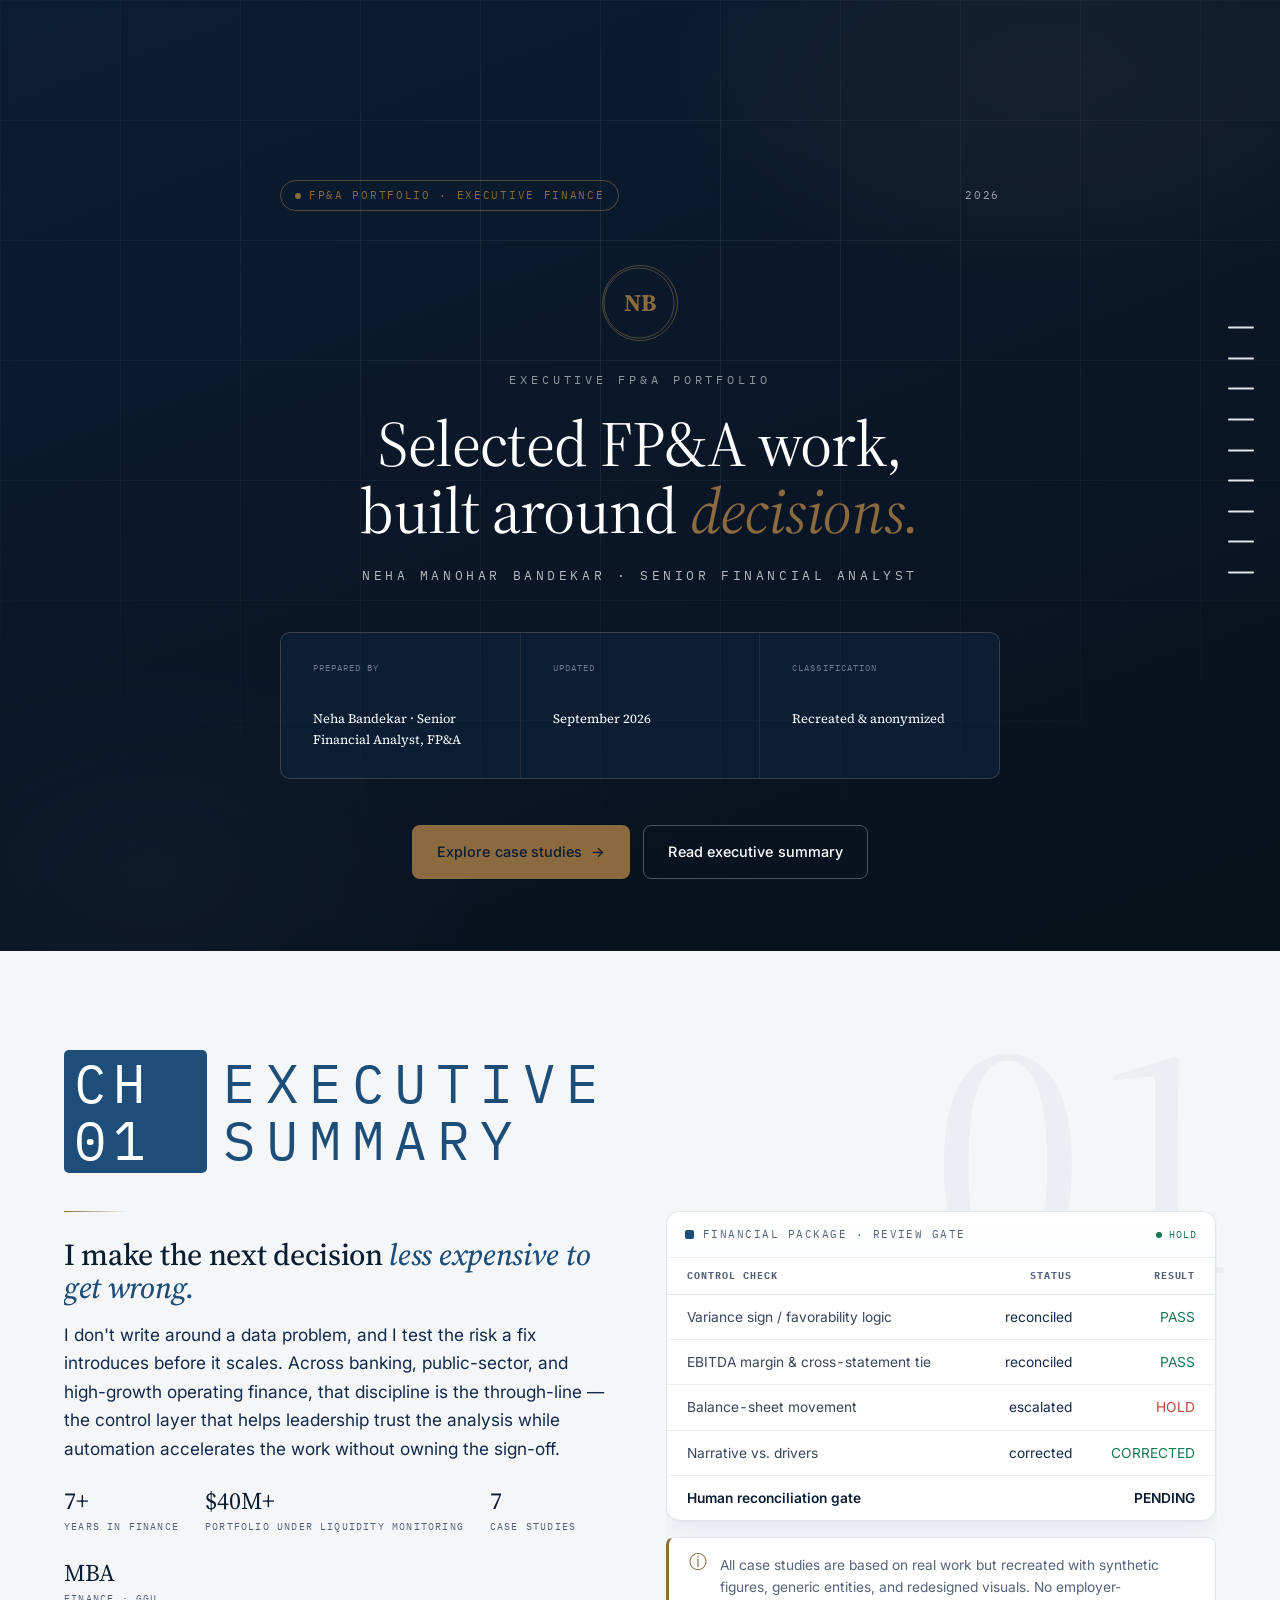
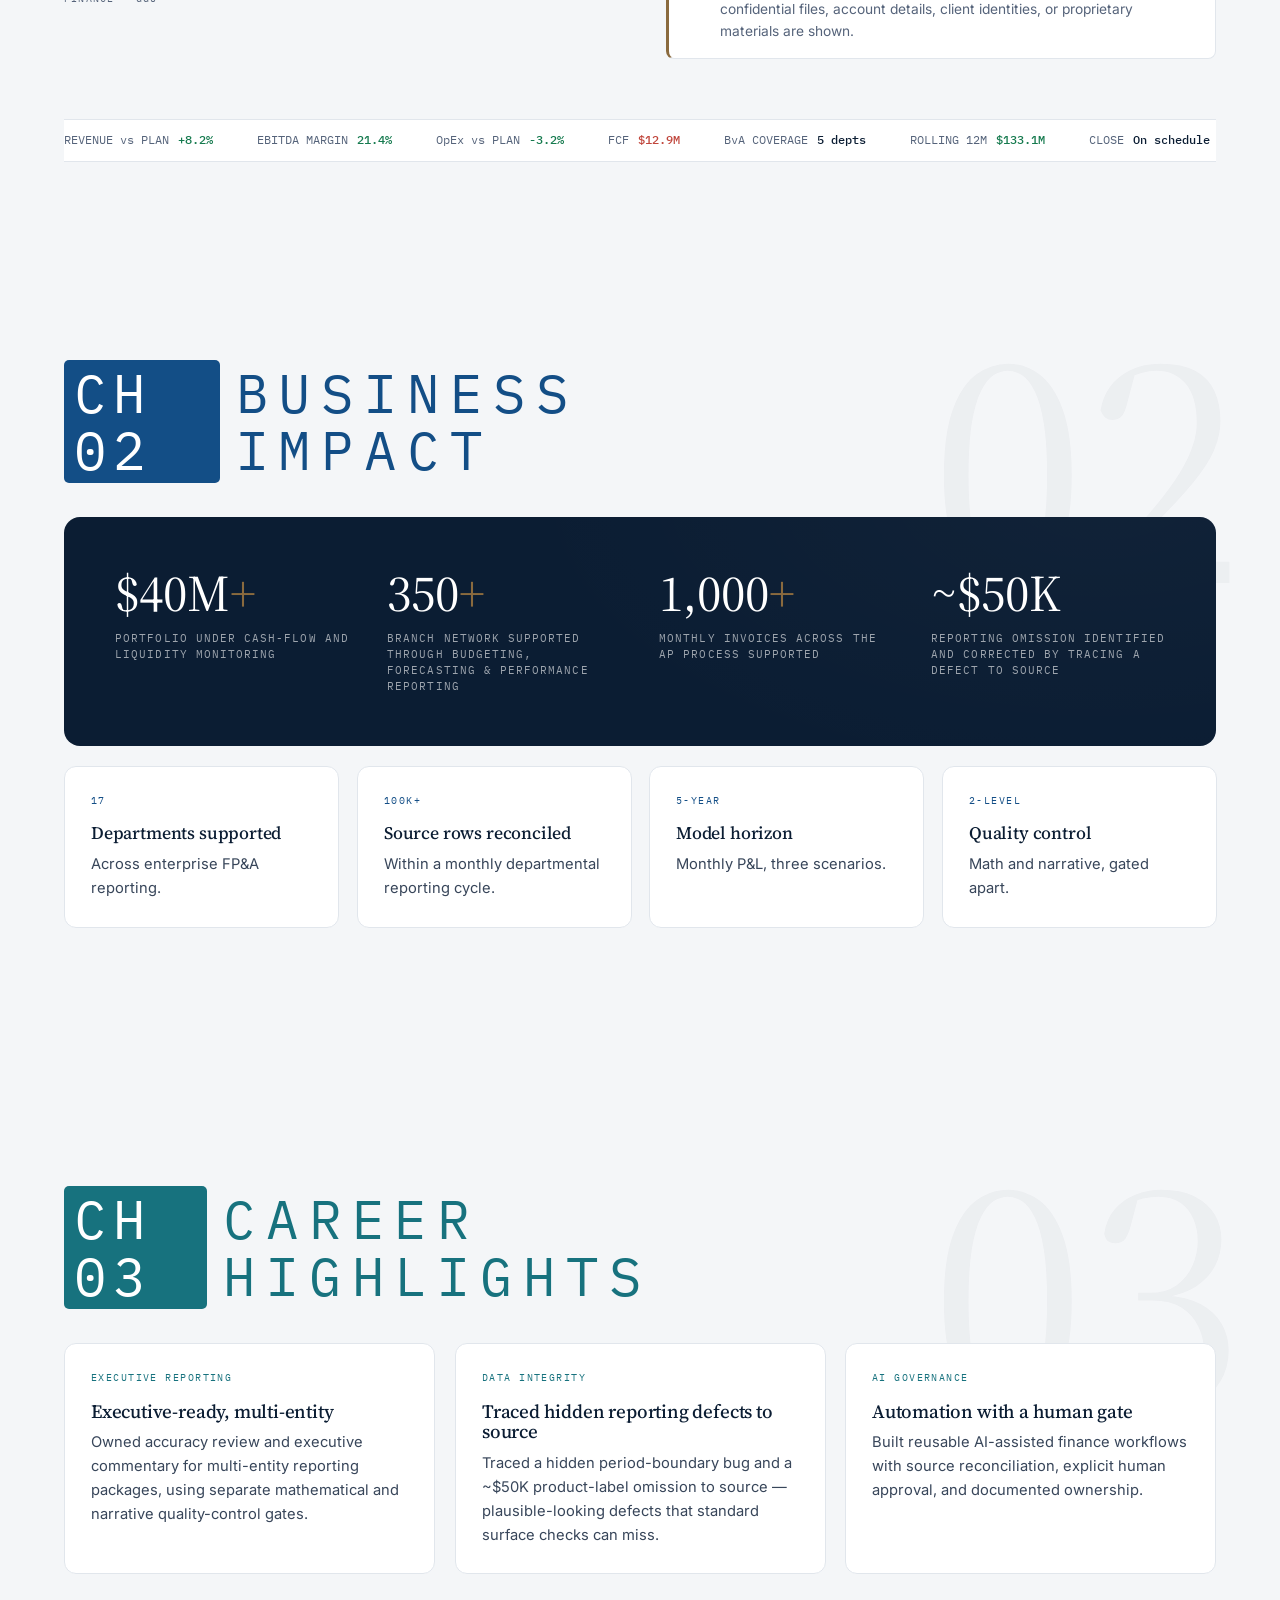
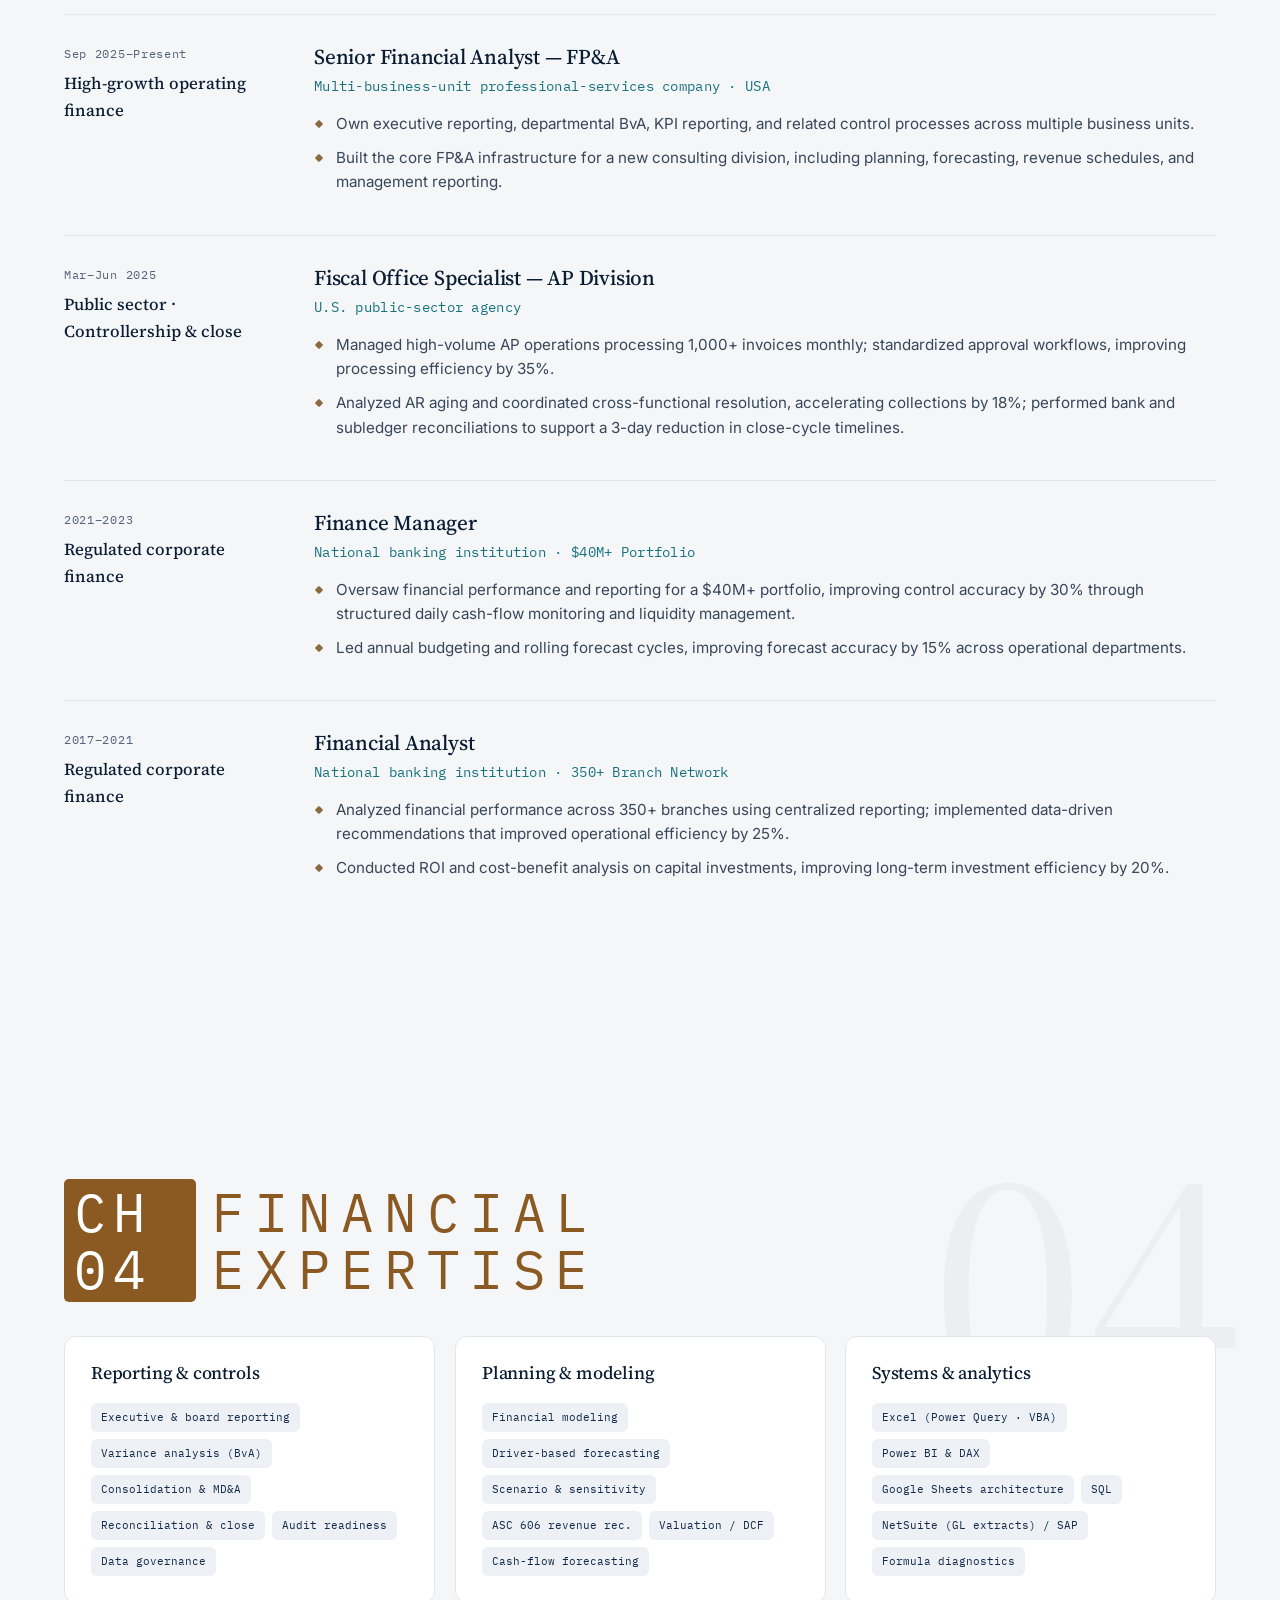
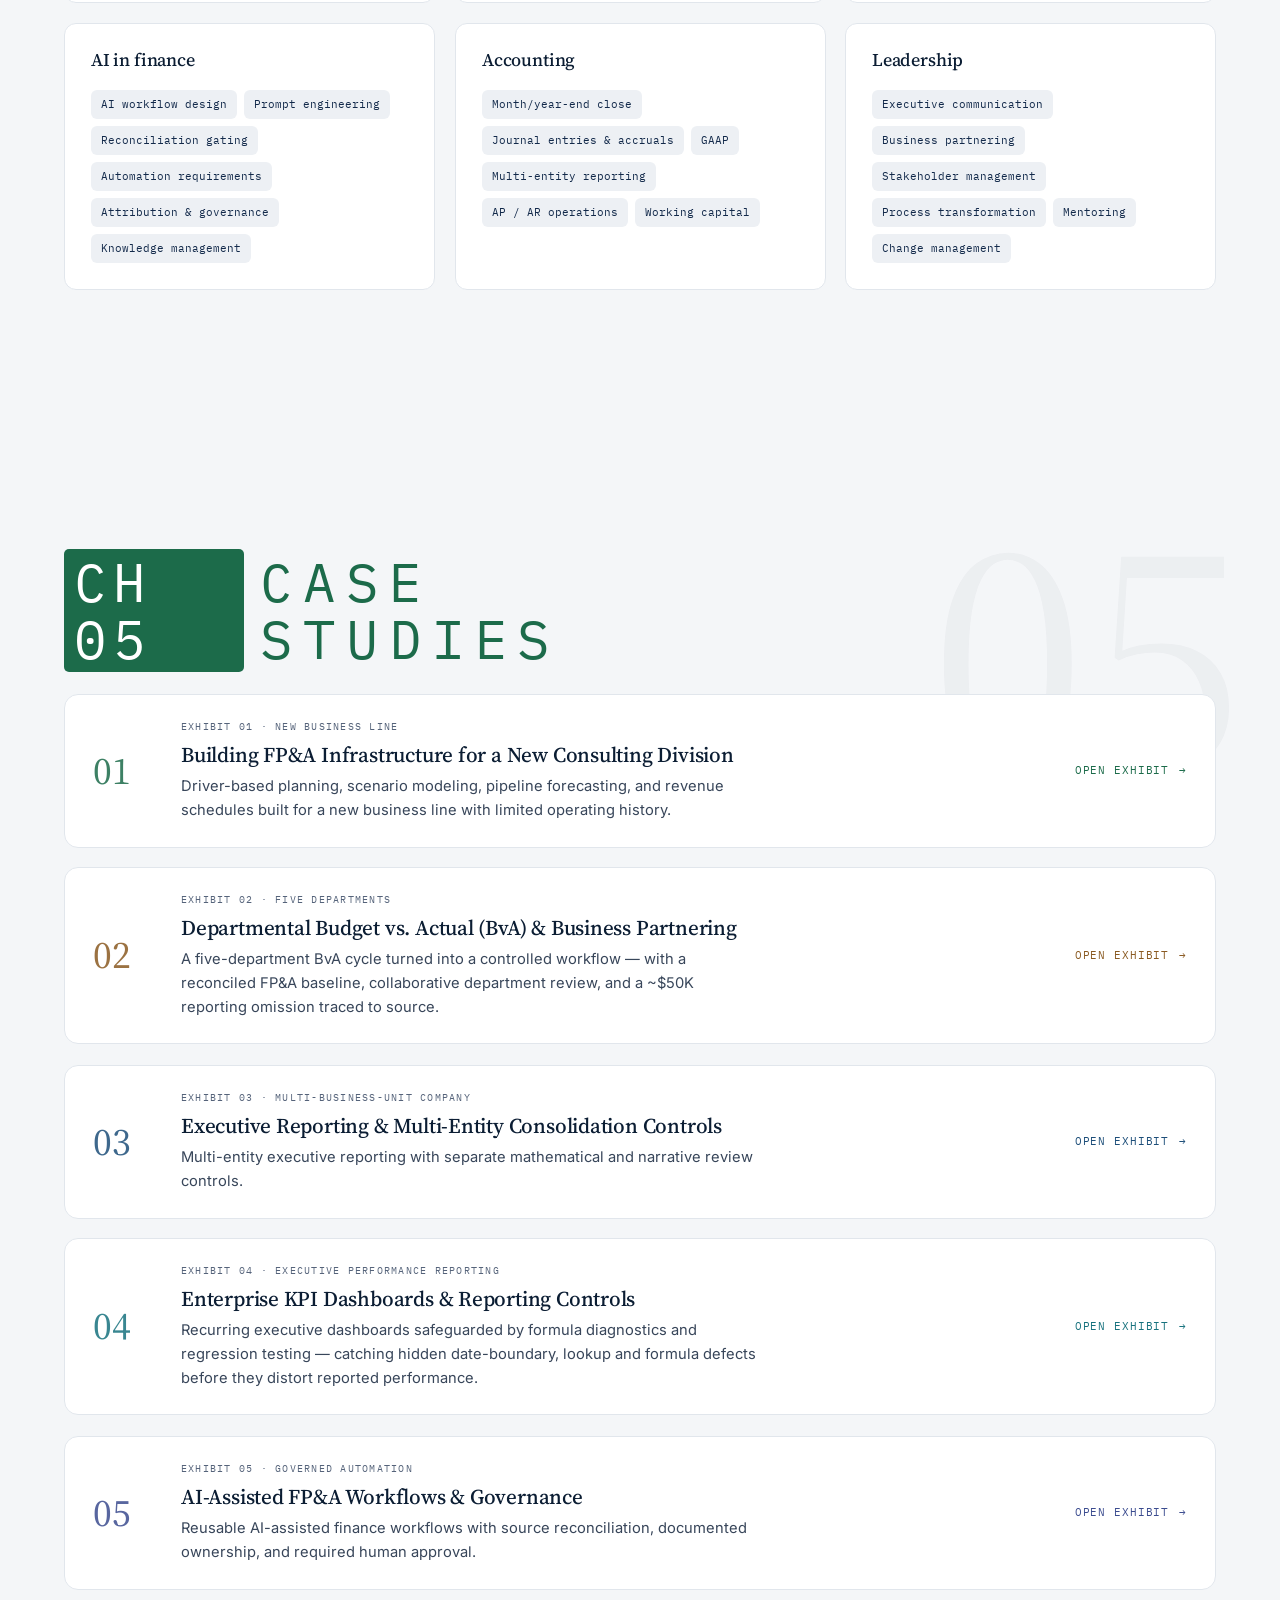
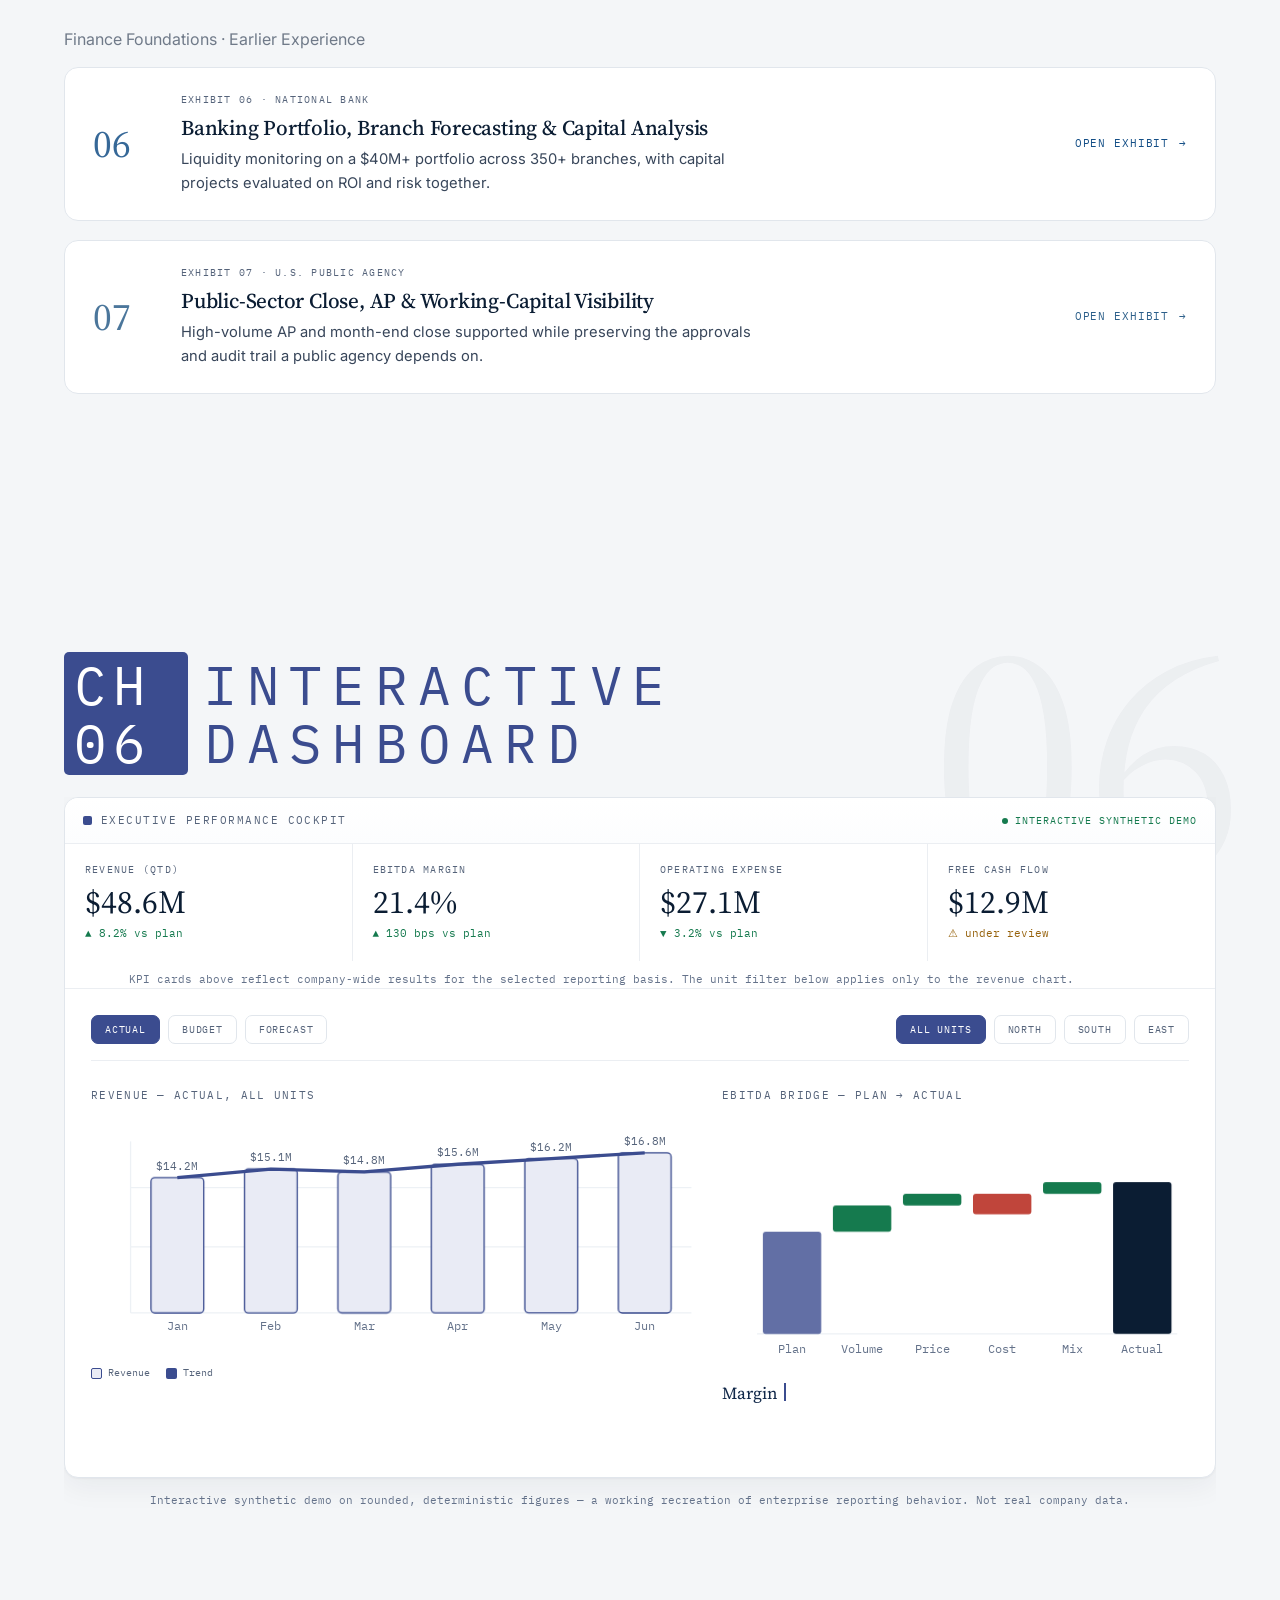
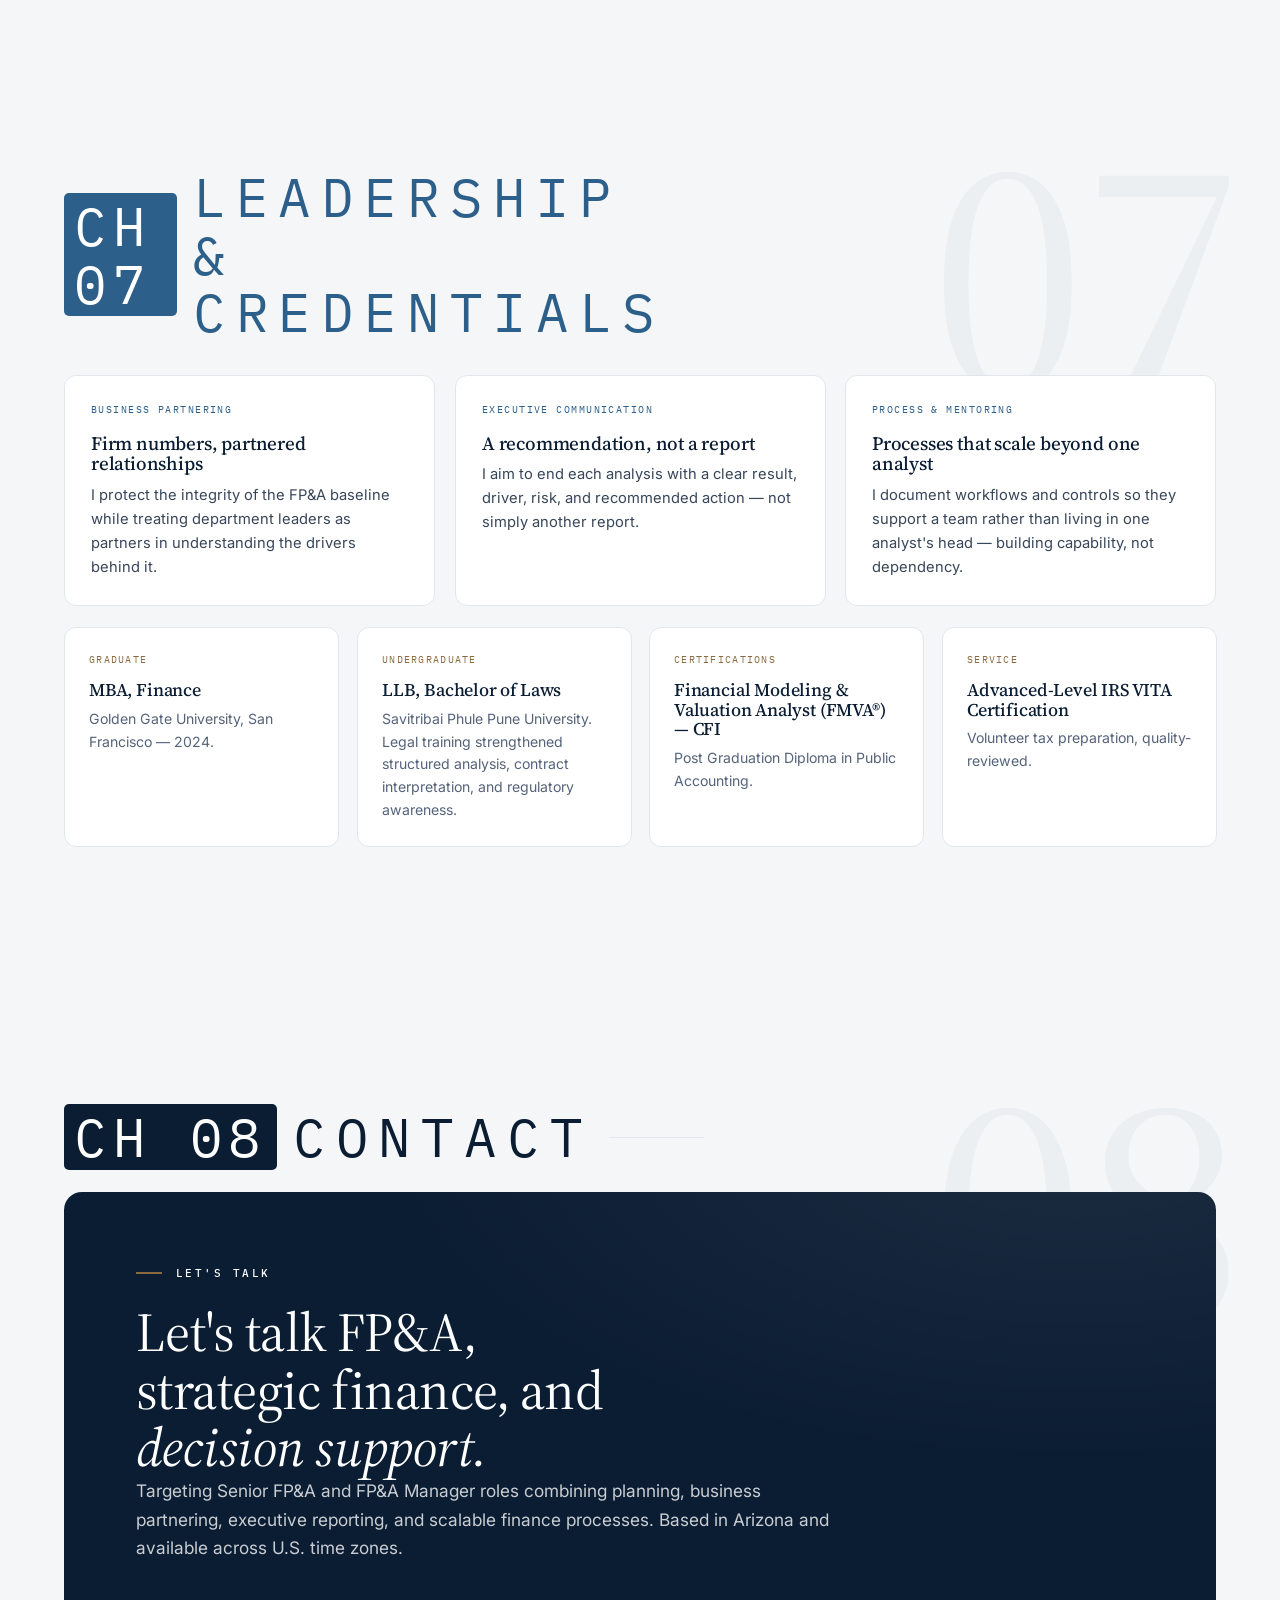
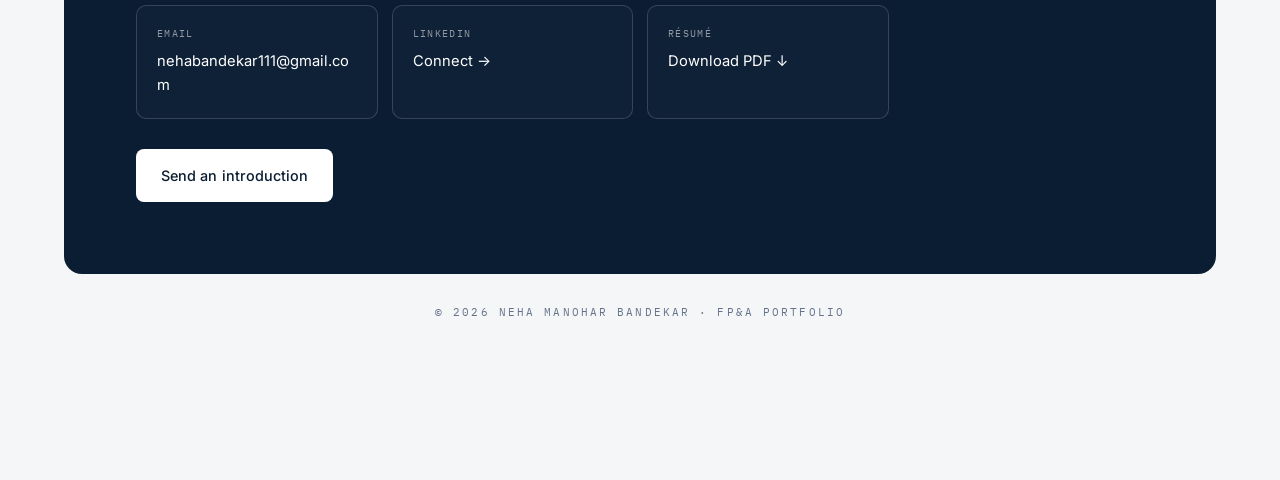
==== index.html @ d9a39045 "Initial commit: Neha Bandekar FP&A portfolio" ====
<!DOCTYPE html>
<html lang="en">
<head>
<script>document.documentElement.className+=' js';</script>
<meta charset="utf-8"/>
<meta name="viewport" content="width=device-width, initial-scale=1"/>
<title>Neha Bandekar | Senior FP&A Analyst Portfolio</title>
<meta name="description" content="Senior FP&A portfolio: executive reporting, financial modeling, KPI dashboards, and AI-assisted workflows across banking, public sector, and operating finance."/>
<meta name="keywords" content="Senior Financial Analyst, FP&A, Executive Reporting, Financial Modeling, Budget vs Actual, KPI Dashboards, Variance Analysis, AI in Finance, Corporate Finance, Arizona, Neha Bandekar"/>
<meta name="author" content="Neha Manohar Bandekar"/>
<meta name="robots" content="index,follow"/>
<link rel="canonical" href="https://nehabandekar.com/"/>
<meta property="og:type" content="profile"/>
<meta property="og:title" content="Neha Bandekar | Senior FP&A Analyst Portfolio"/>
<meta property="og:description" content="Senior FP&A portfolio: executive reporting, financial modeling, KPI dashboards, and AI-assisted workflows across banking, public sector, and operating finance."/>
<meta property="og:url" content="https://nehabandekar.com/"/>
<meta property="og:image" content="https://nehabandekar.com/og-image.png"/>
<meta property="og:image:width" content="1200"/>
<meta property="og:image:height" content="630"/>
<meta property="og:image:alt" content="Neha Manohar Bandekar — Senior Financial Analyst, FP&A"/>
<meta property="og:site_name" content="Neha Manohar Bandekar — Senior Financial Analyst"/>
<meta name="twitter:card" content="summary_large_image"/>
<meta name="twitter:image" content="https://nehabandekar.com/og-image.png"/>
<meta name="twitter:title" content="Neha Bandekar | Senior FP&A Analyst Portfolio"/>
<meta name="twitter:description" content="Senior FP&A portfolio: executive reporting, financial modeling, KPI dashboards, and AI-assisted workflows across banking, public sector, and operating finance."/>
<link rel="icon" href="data:image/svg+xml,%3Csvg xmlns='http://www.w3.org/2000/svg' viewBox='0 0 64 64'%3E%3Crect width='64' height='64' rx='12' fill='%230B1D33'/%3E%3Ctext x='32' y='42' font-family='Georgia,serif' font-size='28' fill='%23fff' text-anchor='middle'%3ENB%3C/text%3E%3C/svg%3E"/>
<link rel="preconnect" href="https://fonts.googleapis.com"><link rel="preconnect" href="https://fonts.gstatic.com" crossorigin>
<link href="https://fonts.googleapis.com/css2?family=Source+Serif+4:ital,opsz,wght@0,8..60,400;0,8..60,500;0,8..60,600;1,8..60,400&family=Inter:wght@400;500;600&family=IBM+Plex+Mono:wght@400;500&display=swap" rel="stylesheet">
<link rel="stylesheet" href="styles.css">
<script type="application/ld+json">
{"@context":"https://schema.org","@graph":[
{"@type":"WebSite","url":"https://nehabandekar.com/","name":"Neha Manohar Bandekar — Senior Financial Analyst","inLanguage":"en"},
{"@type":"Person","name":"Neha Manohar Bandekar","jobTitle":"Senior Financial Analyst, FP&A","email":"mailto:nehabandekar111@gmail.com","address":{"@type":"PostalAddress","addressRegion":"Arizona","addressCountry":"US"},"description":"Senior Financial Analyst (FP&A) specializing in executive reporting, financial modeling, disciplined validation, and governed AI-enabled finance workflows.","alumniOf":[{"@type":"CollegeOrUniversity","name":"Golden Gate University, San Francisco"},{"@type":"CollegeOrUniversity","name":"Savitribai Phule Pune University"}],"knowsAbout":["Financial Planning and Analysis","Executive Reporting","Financial Modeling","Budget vs Actual","KPI Dashboards","Variance Analysis","ASC 606 Revenue Recognition","AI in Finance","Data Governance","Corporate Finance"],"sameAs":["https://www.linkedin.com/in/nehabandekar"]}]}
</script>
</head>
<body>

<!-- progress + rails -->
<div class="toc-prog" id="prog"></div>
<nav class="toc" id="toc" aria-label="Report chapters">
    <a href="#hero" data-ch="hero"><span class="lbl">Home</span><span class="tk"></span></a>
    <a href="#sum" data-ch="sum"><span class="lbl">Executive Summary</span><span class="tk"></span></a>
    <a href="#impact" data-ch="impact"><span class="lbl">Business Impact</span><span class="tk"></span></a>
    <a href="#career" data-ch="career"><span class="lbl">Career Highlights</span><span class="tk"></span></a>
    <a href="#expertise" data-ch="expertise"><span class="lbl">Financial Expertise</span><span class="tk"></span></a>
    <a href="#cases" data-ch="cases"><span class="lbl">Case Studies</span><span class="tk"></span></a>
    <a href="#dash" data-ch="dash"><span class="lbl">Interactive Dashboard</span><span class="tk"></span></a>
    <a href="#lead" data-ch="lead"><span class="lbl">Leadership</span><span class="tk"></span></a>
    <a href="#contact" data-ch="contact"><span class="lbl">Contact</span><span class="tk"></span></a>
</nav>
<div class="mchap" id="mchap"><span id="mchapLabel">Home</span><span><b id="mchapNo">00</b> / 08</span></div>

<!-- ═══ HERO ═══ -->
<section class="hero" id="hero">
  <div class="hero-inner">
    <div class="hero-top hero-fx">
      <span class="hero-class"><span class="d"></span> FP&amp;A Portfolio · Executive Finance</span>
      <span>2026</span>
    </div>
    <div class="hero-seal hero-fx d1">
      <svg viewBox="0 0 76 76" aria-hidden="true"><circle cx="38" cy="38" r="36" fill="none" stroke="rgba(154,123,79,.5)" stroke-width="1" stroke-dasharray="226" stroke-dashoffset="226" style="animation:draw 1.6s ease .3s forwards"/></svg>
      <b>NB</b>
    </div>
    <div class="hero-kicker hero-fx d2">Executive FP&amp;A Portfolio</div>
    <h1 class="hero-fx d3">Selected FP&amp;A work,<br>built around <em>decisions.</em></h1>
    <div class="hero-name hero-fx d3">Neha Manohar Bandekar · Senior Financial Analyst</div>
    <div class="hero-facts hero-fx d4">
      <div><div class="k">Prepared by</div><div class="v">Neha Bandekar · Senior Financial Analyst, FP&amp;A</div></div>
      <div><div class="k">Updated</div><div class="v">September 2026</div></div>
      <div><div class="k">Classification</div><div class="v">Recreated &amp; anonymized</div></div>
    </div>
    <div class="hero-btns hero-fx d5">
      <a class="btn btn-primary" href="#cases">Explore case studies <span class="ar">→</span></a>
      <a class="btn btn-ghost" href="#sum">Read executive summary</a>
    </div>
  </div>
</section>

<main class="deck" id="deck">

  <section class="chapter in" id="sum" data-accent style="--ca:#1D4E79;--cas:#E8EFF5">
    <div class="ch-ghost">01</div>
    <div class="chapter-inner">
      <div class="ch-open">
        <h2 class="ch-tag"><span class="idx">CH 01</span> Executive Summary <span class="ln"></span></h2>
        <div class="grid2" style="margin-top:38px">
          <div data-rv="left">
            <div class="hair"></div>
            <h3 style="font-size:clamp(1.4rem,2.4vw,1.9rem);margin-bottom:16px">I make the next decision <em class="em">less expensive to get wrong.</em></h3>
            <p class="lede">I don't write around a data problem, and I test the risk a fix introduces before it scales. Across banking, public-sector, and high-growth operating finance, that discipline is the through-line — the control layer that helps leadership trust the analysis while automation accelerates the work without owning the sign-off.</p>
            <div class="hero-meta" style="border:0;padding:0;margin-top:26px">
              <div><div class="n figure count" data-to="7" data-suf="+" data-dec="0">7+</div><div class="l">Years in finance</div></div>
              <div><div class="n">$40M+</div><div class="l">Portfolio under liquidity monitoring</div></div>
              <div><div class="n figure count" data-to="7" data-dec="0">7</div><div class="l">Case studies</div></div>
              <div><div class="n">MBA</div><div class="l">Finance · GGU</div></div>
            </div>
          </div>
          <div data-rv="right">
            <div class="panel">
              <div class="panel-bar"><span class="panel-title"><span class="sq"></span> Financial Package · Review Gate</span><span class="panel-live">HOLD</span></div>
              <span class="dtable-hint">Swipe to see all columns →</span>
              <div class="dtable-wrap">
              <table class="dtable build" style="width:100%">
                <tr><th style="padding-left:20px">Control check</th><th>Status</th><th style="padding-right:20px">Result</th></tr>
                <tr><td style="padding-left:20px">Variance sign / favorability logic</td><td>reconciled</td><td class="pos" style="padding-right:20px">PASS</td></tr>
                <tr><td style="padding-left:20px">EBITDA margin &amp; cross-statement tie</td><td>reconciled</td><td class="pos" style="padding-right:20px">PASS</td></tr>
                <tr><td style="padding-left:20px">Balance-sheet movement</td><td>escalated</td><td class="neg" style="padding-right:20px">HOLD</td></tr>
                <tr><td style="padding-left:20px">Narrative vs. drivers</td><td>corrected</td><td class="pos" style="padding-right:20px">CORRECTED</td></tr>
                <tr class="tot"><td style="padding-left:20px">Human reconciliation gate</td><td></td><td class="neg" style="padding-right:20px">PENDING</td></tr>
              </table>
              </div>
            </div>
            <div class="confid" style="margin-top:16px" data-rv><span class="i">&#9432;</span><p>All case studies are based on real work but recreated with synthetic figures, generic entities, and redesigned visuals. No employer-confidential files, account details, client identities, or proprietary materials are shown.</p></div>
          </div>
        </div>
      </div>
    </div>
    <div class="rticker" aria-hidden="true"><div class="rticker-track" id="ticker"></div></div>
  </section>
  <section class="chapter in" id="impact" data-accent style="--ca:#134E86;--cas:#E5EDF6">
    <div class="ch-ghost">02</div>
    <div class="chapter-inner">
      <div class="ch-open">
        <h2 class="ch-tag"><span class="idx">CH 02</span> Business Impact <span class="ln"></span></h2>
        <div class="impact-band" data-rv="scale" style="margin-top:34px">
          <div class="impact-grid">
            <div><div class="v figure"><span class="count" data-to="40" data-pre="$" data-suf="M" data-dec="0">$40M</span><span class="u">+</span></div><div class="k">Portfolio under cash-flow and liquidity monitoring</div></div>
            <div><div class="v figure"><span class="count" data-to="350" data-dec="0">350</span><span class="u">+</span></div><div class="k">Branch network supported through budgeting, forecasting &amp; performance reporting</div></div>
            <div><div class="v figure"><span class="count" data-to="1000" data-dec="0">1,000</span><span class="u">+</span></div><div class="k">Monthly invoices across the AP process supported</div></div>
            <div><div class="v figure">~<span class="count" data-to="50" data-pre="$" data-suf="K" data-dec="0">$50K</span></div><div class="k">Reporting omission identified and corrected by tracing a defect to source</div></div>
          </div>
        </div>
        <div class="grid4" style="margin-top:20px">
          <div class="comp" data-rv><div class="cn">17</div><h3 style="font-size:1.1rem">Departments supported</h3><p>Across enterprise FP&amp;A reporting.</p></div>
          <div class="comp" data-rv><div class="cn">100K+</div><h3 style="font-size:1.1rem">Source rows reconciled</h3><p>Within a monthly departmental reporting cycle.</p></div>
          <div class="comp" data-rv><div class="cn">5-year</div><h3 style="font-size:1.1rem">Model horizon</h3><p>Monthly P&amp;L, three scenarios.</p></div>
          <div class="comp" data-rv><div class="cn">2-level</div><h3 style="font-size:1.1rem">Quality control</h3><p>Math and narrative, gated apart.</p></div>
        </div>
      </div>
    </div>
  </section>
  <section class="chapter in" id="career" data-accent style="--ca:#17727E;--cas:#E4F1F2">
    <div class="ch-ghost">03</div>
    <div class="chapter-inner">
      <div class="ch-open">
        <h2 class="ch-tag"><span class="idx">CH 03</span> Career Highlights <span class="ln"></span></h2>
        <div class="grid3" style="margin-top:34px">
          <div class="comp" data-rv><div class="cn">Executive reporting</div><h3>Executive-ready, multi-entity</h3><p>Owned accuracy review and executive commentary for multi-entity reporting packages, using separate mathematical and narrative quality-control gates.</p></div>
          <div class="comp" data-rv><div class="cn">Data integrity</div><h3>Traced hidden reporting defects to source</h3><p>Traced a hidden period-boundary bug and a ~$50K product-label omission to source — plausible-looking defects that standard surface checks can miss.</p></div>
          <div class="comp" data-rv><div class="cn">AI governance</div><h3>Automation with a human gate</h3><p>Built reusable AI-assisted finance workflows with source reconciliation, explicit human approval, and documented ownership.</p></div>
        </div>
        <div style="margin-top:40px">
          <div class="xp" data-rv><div class="xp-when">Sep 2025–Present<b>High-growth operating finance</b></div><div class="xp-role"><h3>Senior Financial Analyst — FP&amp;A</h3><div class="org">Multi-business-unit professional-services company · USA</div><ul><li>Own executive reporting, departmental BvA, KPI reporting, and related control processes across multiple business units.</li><li>Built the core FP&amp;A infrastructure for a new consulting division, including planning, forecasting, revenue schedules, and management reporting.</li></ul></div></div>
          <div class="xp" data-rv><div class="xp-when">Mar–Jun 2025<b>Public sector · Controllership &amp; close</b></div><div class="xp-role"><h3>Fiscal Office Specialist — AP Division</h3><div class="org">U.S. public-sector agency</div><ul><li>Managed high-volume AP operations processing 1,000+ invoices monthly; standardized approval workflows, improving processing efficiency by 35%.</li><li>Analyzed AR aging and coordinated cross-functional resolution, accelerating collections by 18%; performed bank and subledger reconciliations to support a 3-day reduction in close-cycle timelines.</li></ul></div></div>
          <div class="xp" data-rv><div class="xp-when">2021–2023<b>Regulated corporate finance</b></div><div class="xp-role"><h3>Finance Manager</h3><div class="org">National banking institution · $40M+ Portfolio</div><ul><li>Oversaw financial performance and reporting for a $40M+ portfolio, improving control accuracy by 30% through structured daily cash-flow monitoring and liquidity management.</li><li>Led annual budgeting and rolling forecast cycles, improving forecast accuracy by 15% across operational departments.</li></ul></div></div>
          <div class="xp" data-rv><div class="xp-when">2017–2021<b>Regulated corporate finance</b></div><div class="xp-role"><h3>Financial Analyst</h3><div class="org">National banking institution · 350+ Branch Network</div><ul><li>Analyzed financial performance across 350+ branches using centralized reporting; implemented data-driven recommendations that improved operational efficiency by 25%.</li><li>Conducted ROI and cost-benefit analysis on capital investments, improving long-term investment efficiency by 20%.</li></ul></div></div>
        </div>
      </div>
    </div>
  </section>
  <section class="chapter in" id="expertise" data-accent style="--ca:#8A5A22;--cas:#F4ECDF">
    <div class="ch-ghost">04</div>
    <div class="chapter-inner">
      <div class="ch-open">
        <h2 class="ch-tag"><span class="idx">CH 04</span> Financial Expertise <span class="ln"></span></h2>
        <div class="grid3" style="margin-top:34px" id="skills-grid"></div>
        <p class="sr-only" style="position:absolute;width:1px;height:1px;overflow:hidden;clip:rect(0 0 0 0);white-space:nowrap">FP&amp;A; Budgeting &amp; Forecasting; Budget vs. Actual (BvA); Scenario Planning; Financial Modeling; Executive Reporting; KPI Design; Reconciliation &amp; Controls; Business Partnering; Excel/Power Query; Power BI; Google Sheets; ERP/GL data; AI-assisted automation.</p>
      </div>
    </div>
  </section>
  <section class="chapter in" id="cases" data-accent style="--ca:#1C6B4A;--cas:#E3F0EA">
    <div class="ch-ghost">05</div>
    <div class="chapter-inner">
      <div class="ch-open">
        <h2 class="ch-tag"><span class="idx">CH 05</span> Case Studies <span class="ln"></span></h2>
        <div class="exhibits" style="margin-top:20px">
        <a class="exhibit" href="/new-division" data-rv style="--pc:#1C6B4A">
          <div class="ex-no">01</div>
          <div class="ex-mid"><div class="et">Exhibit 01 · New business line</div><h3>Building FP&A Infrastructure for a New Consulting Division</h3><p>Driver-based planning, scenario modeling, pipeline forecasting, and revenue schedules built for a new business line with limited operating history.</p></div>
          <div class="ex-go">Open exhibit <span class="ar">→</span></div>
        </a>
        <a class="exhibit" href="/departmental-bva" data-rv style="--pc:#8A5A22">
          <div class="ex-no">02</div>
          <div class="ex-mid"><div class="et">Exhibit 02 · Five departments</div><h3>Departmental Budget vs. Actual (BvA) & Business Partnering</h3><p>A five-department BvA cycle turned into a controlled workflow — with a reconciled FP&amp;A baseline, collaborative department review, and a ~$50K reporting omission traced to source.</p></div>
          <div class="ex-go">Open exhibit <span class="ar">→</span></div>
        </a>
        <a class="exhibit" href="/executive-reporting" data-rv style="--pc:#1D4E79">
          <div class="ex-no">03</div>
          <div class="ex-mid"><div class="et">Exhibit 03 · Multi-business-unit company</div><h3>Executive Reporting &amp; Multi-Entity Consolidation Controls</h3><p>Multi-entity executive reporting with separate mathematical and narrative review controls.</p></div>
          <div class="ex-go">Open exhibit <span class="ar">→</span></div>
        </a>
        <a class="exhibit" href="/kpi-dashboards" data-rv style="--pc:#17727E">
          <div class="ex-no">04</div>
          <div class="ex-mid"><div class="et">Exhibit 04 · Executive performance reporting</div><h3>Enterprise KPI Dashboards & Reporting Controls</h3><p>Recurring executive dashboards safeguarded by formula diagnostics and regression testing — catching hidden date-boundary, lookup and formula defects before they distort reported performance.</p></div>
          <div class="ex-go">Open exhibit <span class="ar">→</span></div>
        </a>
        <a class="exhibit" href="/ai-fpa" data-rv style="--pc:#3B4C8F">
          <div class="ex-no">05</div>
          <div class="ex-mid"><div class="et">Exhibit 05 · Governed automation</div><h3>AI-Assisted FP&A Workflows &amp; Governance</h3><p>Reusable AI-assisted finance workflows with source reconciliation, documented ownership, and required human approval.</p></div>
          <div class="ex-go">Open exhibit <span class="ar">→</span></div>
        </a>
        <div class="et" style="grid-column:1/-1;margin:18px 0 -6px;opacity:.7">Finance Foundations · Earlier Experience</div>
        <a class="exhibit" href="/banking" data-rv style="--pc:#134E86">
          <div class="ex-no">06</div>
          <div class="ex-mid"><div class="et">Exhibit 06 · National bank</div><h3>Banking Portfolio, Branch Forecasting & Capital Analysis</h3><p>Liquidity monitoring on a $40M+ portfolio across 350+ branches, with capital projects evaluated on ROI and risk together.</p></div>
          <div class="ex-go">Open exhibit <span class="ar">→</span></div>
        </a>
        <a class="exhibit" href="/public-sector" data-rv style="--pc:#2C5F8A">
          <div class="ex-no">07</div>
          <div class="ex-mid"><div class="et">Exhibit 07 · U.S. public agency</div><h3>Public-Sector Close, AP & Working-Capital Visibility</h3><p>High-volume AP and month-end close supported while preserving the approvals and audit trail a public agency depends on.</p></div>
          <div class="ex-go">Open exhibit <span class="ar">→</span></div>
        </a>
        </div>
      </div>
    </div>
  </section>
  <section class="chapter in" id="dash" data-accent style="--ca:#3B4C8F;--cas:#E9EBF5">
    <div class="ch-ghost">06</div>
    <div class="chapter-inner">
      <div class="ch-open">
        <h2 class="ch-tag"><span class="idx">CH 06</span> Interactive Dashboard <span class="ln"></span></h2>
        <div class="livewrap" data-rv="depth">
          <div class="panel">
            <div class="panel-bar"><span class="panel-title"><span class="sq"></span> Executive Performance Cockpit</span><span class="panel-live">Interactive synthetic demo</span></div>
            <div class="kpis" id="liveKpis">
              <div class="kpi"><div class="kl">Revenue (QTD)</div><div class="kv figure" id="lk0">$48.6M</div><div class="kd up" id="ld0">&#9650; 8.2% vs plan</div></div>
              <div class="kpi"><div class="kl">EBITDA margin</div><div class="kv figure" id="lk1">21.4%</div><div class="kd up" id="ld1">&#9650; 130 bps vs plan</div></div>
              <div class="kpi"><div class="kl">Operating expense</div><div class="kv figure" id="lk2">$27.1M</div><div class="kd dn" id="ld2">&#9660; 3.2% vs plan</div></div>
              <div class="kpi"><div class="kl">Free cash flow</div><div class="kv figure" id="lk3">$12.9M</div><div class="kd flag" id="ld3">&#9888; under review</div></div>
            </div>
            <p class="stage-cap" style="margin:0;padding:10px var(--pad) 0;text-align:left">KPI cards above reflect company-wide results for the selected reporting basis. The unit filter below applies only to the revenue chart.</p>
            <div class="panel-body" style="border-top:1px solid var(--line-2)">
              <div class="live-toolbar">
                <div class="filters" id="basisToggle" role="group" aria-label="Reporting basis"><button type="button" class="chip on" aria-pressed="true" data-m="a">Actual</button><button type="button" class="chip" aria-pressed="false" data-m="b">Budget</button><button type="button" class="chip" aria-pressed="false" data-m="f">Forecast</button></div>
                <div class="filters" id="deptFilter" role="group" aria-label="Business unit — revenue chart only"><button type="button" class="chip on" aria-pressed="true" data-d="all">All units</button><button type="button" class="chip" aria-pressed="false" data-d="n">North</button><button type="button" class="chip" aria-pressed="false" data-d="s">South</button><button type="button" class="chip" aria-pressed="false" data-d="e">East</button></div>
              </div>
              <div class="live-lower">
                <div>
                  <span class="mono" id="liveChartTitle" style="font-size:.68rem;letter-spacing:.12em;text-transform:uppercase;color:var(--muted)">Revenue — Actual, all units</span>
                  <svg viewBox="0 0 460 180" class="viz" id="liveChart" style="margin-top:8px" role="img" aria-label="Bar and line chart of monthly revenue for the filtered department and basis">
                    <g class="axis"><line x1="30" y1="20" x2="30" y2="150"/><line x1="30" y1="150" x2="455" y2="150"/><line x1="30" y1="55" x2="455" y2="55"/><line x1="30" y1="100" x2="455" y2="100"/></g>
                    <g id="liveBars"></g>
                    <path id="liveLine" fill="none" stroke="var(--accent)" stroke-width="2.5"/>
                    <g class="axis" id="liveX"></g>
                  </svg>
                  <div class="legend"><span><i style="background:var(--accent-soft);border:1px solid var(--accent)"></i>Revenue</span><span><i style="background:var(--accent)"></i>Trend</span></div>
                  <p class="sr-only" id="liveStatus" aria-live="polite"></p>
                </div>
                <div>
                  <span class="mono" style="font-size:.68rem;letter-spacing:.12em;text-transform:uppercase;color:var(--muted)">EBITDA bridge — Plan → Actual</span>
                  <svg viewBox="0 0 320 175" class="viz" id="bridgeSvg" style="margin-top:8px" role="img" aria-label="EBITDA bridge chart from Plan to Actual, showing Volume, Price, Cost, and Mix impacts">
                    <g class="axis"><line x1="24" y1="150" x2="312" y2="150"/></g>
                    <g id="bridgeBars" font-family="var(--mono)" font-size="8" fill="var(--faint)"></g>
                  </svg>
                  <p class="typed" id="liveComment" style="margin-top:10px"></p>
                </div>
              </div>
            </div>
          </div>
          <p class="stage-cap" style="margin-top:14px">Interactive synthetic demo on rounded, deterministic figures — a working recreation of enterprise reporting behavior. Not real company data.</p>
        </div>
      </div>
    </div>
  </section>
  <section class="chapter in" id="lead" data-accent style="--ca:#2C5F8A;--cas:#E7EFF6">
    <div class="ch-ghost">07</div>
    <div class="chapter-inner">
      <div class="ch-open">
        <h2 class="ch-tag"><span class="idx">CH 07</span> Leadership & Credentials <span class="ln"></span></h2>
        <div class="grid3" style="margin-top:34px">
          <div class="comp" data-rv><div class="cn">Business partnering</div><h3>Firm numbers, partnered relationships</h3><p>I protect the integrity of the FP&amp;A baseline while treating department leaders as partners in understanding the drivers behind it.</p></div>
          <div class="comp" data-rv><div class="cn">Executive communication</div><h3>A recommendation, not a report</h3><p>I aim to end each analysis with a clear result, driver, risk, and recommended action — not simply another report.</p></div>
          <div class="comp" data-rv><div class="cn">Process &amp; mentoring</div><h3>Processes that scale beyond one analyst</h3><p>I document workflows and controls so they support a team rather than living in one analyst's head — building capability, not dependency.</p></div>
        </div>
        <div class="grid4" style="margin-top:20px">
          <div class="cred" data-rv><div class="ct">Graduate</div><h3>MBA, Finance</h3><p>Golden Gate University, San Francisco — 2024.</p></div>
          <div class="cred" data-rv><div class="ct">Undergraduate</div><h3>LLB, Bachelor of Laws</h3><p>Savitribai Phule Pune University. Legal training strengthened structured analysis, contract interpretation, and regulatory awareness.</p></div>
          <div class="cred" data-rv><div class="ct">Certifications</div><h3>Financial Modeling &amp; Valuation Analyst (FMVA&#174;) — CFI</h3><p>Post Graduation Diploma in Public Accounting.</p></div>
          <div class="cred" data-rv><div class="ct">Service</div><h3>Advanced-Level IRS VITA Certification</h3><p>Volunteer tax preparation, quality-reviewed.</p></div>
        </div>
        
      </div>
    </div>
  </section>
  <section class="chapter in" id="contact" data-accent style="--ca:#0B1D33;--cas:#E8EFF5">
    <div class="ch-ghost">08</div>
    <div class="chapter-inner">
      <div class="ch-open">
        <h2 class="ch-tag"><span class="idx">CH 08</span> Contact <span class="ln"></span></h2>
        <div class="contact-card" data-rv="depth" style="margin-top:8px">
          <div class="eyebrow" style="color:#fff">Let's talk</div>
          <h2 style="max-width:20ch">Let's talk FP&amp;A, strategic finance, and <em class="em" style="color:#fff;font-style:italic">decision support.</em></h2>
          <p class="lede">Targeting Senior FP&amp;A and FP&amp;A Manager roles combining planning, business partnering, executive reporting, and scalable finance processes. Based in Arizona and available across U.S. time zones.</p>
          <div class="clinks">
            <a class="clink" href="mailto:nehabandekar111@gmail.com"><div class="k">Email</div><div class="v">nehabandekar111@gmail.com</div></a>
            <a class="clink" href="https://www.linkedin.com/in/nehabandekar" target="_blank" rel="noopener"><div class="k">LinkedIn</div><div class="v">Connect →</div></a>
            <a class="clink" href="Neha_Bandekar_Resume.pdf" download><div class="k">Résumé</div><div class="v">Download PDF ↓</div></a>
          </div>
          <div class="contact-cta">
            <a class="btn btn-primary" href="mailto:nehabandekar111@gmail.com?subject=Introduction">Send an introduction</a>
          </div>
        </div>
        <div class="endseal" data-rv>© 2026 Neha Manohar Bandekar · FP&amp;A Portfolio</div>
      </div>
    </div>
  </section>

</main>

<script>
(function(){
  var reduce = matchMedia('(prefers-reduced-motion:reduce)').matches;
  var docEl = document.documentElement, body = document.body;

  /* ---- reveal system ---- */
  var revO = new IntersectionObserver(function(es){
    es.forEach(function(e){ if(e.isIntersecting){
      var el=e.target;
      if(el.hasAttribute('data-stagger')){
        var kids=el.querySelectorAll('[data-rv]');
        kids.forEach(function(k,i){ setTimeout(function(){k.classList.add('in');}, i*90); });
      }
      el.classList.add('in'); revO.unobserve(el);
    }});
  },{threshold:.12, rootMargin:'0px 0px -8% 0px'});
  document.querySelectorAll('[data-rv],.build').forEach(function(el){ revO.observe(el); });

  /* ---- counters ---- */
  function runCount(el){
    var to=+el.dataset.to,pre=el.dataset.pre||'',suf=el.dataset.suf||'',dec=+(el.dataset.dec||0),s;
    if(reduce){ el.textContent=pre+(dec?to.toFixed(dec):to.toLocaleString())+suf; return; }
    s=performance.now();
    (function t(n){var p=Math.min((n-s)/1500,1),e=1-Math.pow(1-p,3),v=to*e;el.textContent=pre+(dec?v.toFixed(dec):Math.round(v).toLocaleString())+suf;if(p<1)requestAnimationFrame(t);})(performance.now());
  }
  var cO=new IntersectionObserver(function(es){es.forEach(function(e){if(e.isIntersecting){runCount(e.target);cO.unobserve(e.target);}});},{threshold:.5});
  document.querySelectorAll('.count[data-to]').forEach(function(el){cO.observe(el);});

  /* ---- TOC rail + progress + active chapter ---- */
  var toc=document.getElementById('toc'), prog=document.getElementById('prog');
  var mchap=document.getElementById('mchap'), mLabel=document.getElementById('mchapLabel'), mNo=document.getElementById('mchapNo');
  var links=[].slice.call(document.querySelectorAll('#toc a'));
  var labels={hero:'Home'}; links.forEach(function(a){ var s=a.querySelector('.lbl'); labels[a.dataset.ch]=s?s.textContent:''; });
  function showRails(){ if(toc)toc.classList.add('show'); if(mchap)mchap.classList.add('show'); }
  showRails();
  window.addEventListener('scroll',function(){
    var h=docEl.scrollHeight-innerHeight; var pct=h>0?scrollY/h*100:0;
    if(prog)prog.style.width=pct+'%';
  },{passive:true});
  var chapObs=new IntersectionObserver(function(es){
    es.forEach(function(e){ if(e.isIntersecting){
      var id=e.target.id;
      links.forEach(function(a){ a.classList.toggle('active', a.dataset.ch===id); });
      var no=e.target.querySelector('.ch-tag .idx'); 
      if(mLabel) mLabel.textContent=labels[id]||'';
      if(mNo){ var n=no?no.textContent.replace('CH ',''):'00'; mNo.textContent=n; }
    }});
  },{threshold:.4, rootMargin:'-30% 0px -40% 0px'});
  document.querySelectorAll('.chapter').forEach(function(s){ chapObs.observe(s); });
  links.forEach(function(a){ a.addEventListener('click',function(ev){ ev.preventDefault(); var t=document.getElementById(a.dataset.ch)||document.querySelector('[id="'+a.dataset.ch+'"]'); if(t) t.scrollIntoView({behavior:reduce?'auto':'smooth'}); }); });

  /* ---- ticker ---- */
  var tick=[['REVENUE vs PLAN','+8.2%','up'],['EBITDA MARGIN','21.4%','up'],['OpEx vs PLAN','-3.2%','up'],['FCF','$12.9M','dn'],['BvA COVERAGE','5 depts',''],['ROLLING 12M','$133.1M','up'],['CLOSE','On schedule',''],['AI OUTPUTS','Human-gated',''],['PORTFOLIO','$40M+',''],['BRANCHES','350+','']];
  var tk=document.getElementById('ticker');
  if(tk){ var h=''; tick.forEach(function(t){ h+='<span class="rti">'+t[0]+' <b class="'+(t[2]||'')+'">'+t[1]+'</b></span>'; }); tk.innerHTML=h+h; }

  /* ---- skills ---- */
  var groups=[{t:'Reporting & controls',s:['Executive & board reporting','Variance analysis (BvA)','Consolidation & MD&A','Reconciliation & close','Audit readiness','Data governance']},
  {t:'Planning & modeling',s:['Financial modeling','Driver-based forecasting','Scenario & sensitivity','ASC 606 revenue rec.','Valuation / DCF','Cash-flow forecasting']},
  {t:'Systems & analytics',s:['Excel (Power Query · VBA)','Power BI & DAX','Google Sheets architecture','SQL','NetSuite (GL extracts) / SAP','Formula diagnostics']},
  {t:'AI in finance',s:['AI workflow design','Prompt engineering','Reconciliation gating','Automation requirements','Attribution & governance','Knowledge management']},
  {t:'Accounting',s:['Month/year-end close','Journal entries & accruals','GAAP','Multi-entity reporting','AP / AR operations','Working capital']},
  {t:'Leadership',s:['Executive communication','Business partnering','Stakeholder management','Process transformation','Mentoring','Change management']}];
  var sg=document.getElementById('skills-grid');
  if(sg){ groups.forEach(function(gr){ var el=document.createElement('div'); el.className='skillcol'; el.setAttribute('data-rv','');
    var inner='<h3>'+gr.t+'</h3><div class="rail-chips">'; gr.s.forEach(function(s){ inner+='<span>'+s+'</span>'; }); inner+='</div>';
    el.innerHTML=inner; sg.appendChild(el); revO.observe(el); });
  }

  /* ---- INTERACTIVE DASHBOARD (single reconciled synthetic dataset) ---- */
  // Monthly company-wide revenue ($M), Jan-Jun. Q2 (Apr+May+Jun) sums reconcile to the QTD KPI cards below.
  var basis={a:[14.2,15.1,14.8,15.6,16.2,16.8],b:[14.5,14.8,15.0,15.2,14.8,14.9],f:[14.3,15.2,15.0,15.8,16.5,17.3]};
  // Regional shares of company revenue — sum to 1 so North+South+East always reconcile to All units.
  var deptShare={all:1,n:0.42,s:0.34,e:0.24};
  var deptName={all:'all units',n:'North',s:'South',e:'East'};
  var basisName={a:'Actual',b:'Budget',f:'Forecast'};
  var curBasis='a',curDept='all',labels=['Jan','Feb','Mar','Apr','May','Jun'];
  // Fixed axis ceiling (based on the largest company-wide value) so smaller units show visibly shorter bars.
  var CHART_MAX=18;
  var barsG=document.getElementById('liveBars'),line=document.getElementById('liveLine'),xg=document.getElementById('liveX');
  var liveChartTitleEl=document.getElementById('liveChartTitle'),liveChartSvg=document.getElementById('liveChart'),liveStatusEl=document.getElementById('liveStatus');
  function qtdSum(b,dept){ var d=basis[b]; var m=deptShare[dept]; return (d[3]+d[4]+d[5])*m; }
  function drawChart(anim){
    if(!barsG) return;
    var m=deptShare[curDept], d=basis[curBasis].map(function(v){return v*m;});
    function y(v){return 150-(v/CHART_MAX)*130;}
    barsG.innerHTML='';xg.innerHTML='';
    var bw=40,gap=(455-30-bw*6)/6,x0=30+gap/2;
    d.forEach(function(v,i){var x=x0+i*(bw+gap);
      var r=document.createElementNS('http://www.w3.org/2000/svg','rect');
      r.setAttribute('x',x);r.setAttribute('width',bw);r.setAttribute('rx',3);r.setAttribute('y',y(v));r.setAttribute('height',150-y(v));
      r.setAttribute('fill','var(--accent-soft)');r.setAttribute('stroke','var(--accent)');r.setAttribute('stroke-width','1');
      if(anim&&!reduce){r.style.transformOrigin='bottom';r.style.transform='scaleY(0)';r.style.animation='grow .7s cubic-bezier(.2,.8,.2,1) '+(i*.05)+'s forwards';}
      barsG.appendChild(r);
      var vt=document.createElementNS('http://www.w3.org/2000/svg','text');vt.setAttribute('x',x+bw/2);vt.setAttribute('y',y(v)-6);vt.setAttribute('text-anchor','middle');vt.setAttribute('font-family','var(--mono)');vt.setAttribute('font-size','8');vt.setAttribute('fill','var(--muted)');vt.textContent='$'+v.toFixed(1)+'M';barsG.appendChild(vt);
      var t=document.createElementNS('http://www.w3.org/2000/svg','text');t.setAttribute('x',x+bw/2);t.setAttribute('y',163);t.setAttribute('text-anchor','middle');t.textContent=labels[i];xg.appendChild(t);
    });
    var pts=d.map(function(v,i){return (x0+i*(bw+gap)+bw/2)+' '+y(v);});
    line.setAttribute('d','M'+pts.join(' L'));
    if(anim&&!reduce){var L=line.getTotalLength();line.style.strokeDasharray=L;line.style.strokeDashoffset=L;line.style.animation='none';void line.offsetWidth;line.style.animation='draw 1.4s ease forwards';}
    var titleTxt='Revenue — '+basisName[curBasis]+', '+deptName[curDept];
    if(liveChartTitleEl) liveChartTitleEl.textContent=titleTxt;
    if(liveChartSvg) liveChartSvg.setAttribute('aria-label','Bar and line chart of monthly revenue, '+basisName[curBasis]+' basis, '+deptName[curDept]+', January through June');
    if(liveStatusEl) liveStatusEl.textContent=titleTxt+' — chart updated.';
  }
  // EBITDA bridge assembling
  var bridgeData=[['Plan',80,150,'var(--accent)',.8],['Volume',62,80,'var(--pos)',1],['Price',54,62,'var(--pos)',1],['Cost',54,68,'var(--neg)',1],['Mix',46,54,'var(--pos)',1],['Actual',46,150,'var(--ink)',1]];
  function drawBridge(){
    var g=document.getElementById('bridgeBars'); if(!g) return; g.innerHTML='';
    var bw=40,x0=28;
    bridgeData.forEach(function(b,i){var x=x0+i*(bw+8),yy=b[1],hh=b[2]-b[1];
      var r=document.createElementNS('http://www.w3.org/2000/svg','rect');
      r.setAttribute('x',x);r.setAttribute('y',yy);r.setAttribute('width',bw);r.setAttribute('height',hh);r.setAttribute('rx',2);r.setAttribute('fill',b[3]);r.setAttribute('opacity',b[4]);
      if(!reduce){r.style.transformOrigin='bottom';r.style.transform='scaleY(0)';r.style.animation='grow .6s cubic-bezier(.2,.8,.2,1) '+(i*.12)+'s forwards';}
      g.appendChild(r);
      var t=document.createElementNS('http://www.w3.org/2000/svg','text');t.setAttribute('x',x+bw/2);t.setAttribute('y',163);t.setAttribute('text-anchor','middle');t.textContent=b[0];g.appendChild(t);
    });
  }
  // typing commentary
  var commentText="Margin expansion is volume- and price-led; cost pressure partially offsets. Free cash flow flagged pending working-capital review before board sign-off.";
  var typedEl=document.getElementById('liveComment'),typedDone=false;
  function typeComment(){
    if(typedDone||!typedEl) return; typedDone=true;
    if(reduce){ typedEl.textContent=commentText; return; }
    var i=0; typedEl.innerHTML='<span class="cursor"></span>';
    (function step(){ if(i<=commentText.length){ typedEl.innerHTML=commentText.slice(0,i)+'<span class="cursor"></span>'; i++; setTimeout(step, 18); } else { typedEl.textContent=commentText; } })();
  }
  /* ---- KPI cards: deterministic, driven only by the reporting-basis toggle (company-wide) ---- */
  var kpiModel={
    a:{rev:qtdSum('a','all'),margin:21.4,opex:27.1,fcf:12.9,fcfFlag:'&#9888; under review'},
    b:{rev:qtdSum('b','all'),margin:20.1,opex:28.0,fcf:11.0,fcfFlag:'&#9830; plan basis'},
    f:{rev:qtdSum('f','all'),margin:22.6,opex:27.6,fcf:13.5,fcfFlag:'&#9650; projected'}
  };
  function pct(n){ return (n>=0?'+':'')+n.toFixed(1)+'%'; }
  function updateKPIs(){
    var cur=kpiModel[curBasis], plan=kpiModel.b;
    var revVar=(cur.rev-plan.rev)/plan.rev*100;
    var marginBps=Math.round((cur.margin-plan.margin)*100);
    var opexVar=(cur.opex-plan.opex)/plan.opex*100;
    setKPI('lk0','ld0','$'+cur.rev.toFixed(1)+'M', curBasis==='b' ? 'Plan basis' : (revVar>=0?'&#9650; ':'&#9660; ')+pct(revVar).replace('+','')+' vs plan', revVar>=0?'up':'dn');
    setKPI('lk1','ld1',cur.margin.toFixed(1)+'%', curBasis==='b' ? 'Plan basis' : (marginBps>=0?'&#9650; ':'&#9660; ')+Math.abs(marginBps)+' bps vs plan', marginBps>=0?'up':'dn');
    setKPI('lk2','ld2','$'+cur.opex.toFixed(1)+'M', curBasis==='b' ? 'Plan basis' : (opexVar>=0?'&#9650; ':'&#9660; ')+Math.abs(opexVar).toFixed(1)+'% vs plan', opexVar<=0?'up':'dn');
    setKPI('lk3','ld3','$'+cur.fcf.toFixed(1)+'M', cur.fcfFlag, 'flag');
  }
  function setKPI(vId,dId,val,capHtml,capClass){
    var vEl=document.getElementById(vId),dEl=document.getElementById(dId);
    if(vEl){ vEl.textContent=val; vEl.classList.remove('flash-up','flash-dn'); void vEl.offsetWidth; vEl.classList.add(capClass==='dn'?'flash-dn':'flash-up'); }
    if(dEl){ dEl.innerHTML=capHtml; dEl.className='kd '+capClass; }
  }
  // basis / dept toggles — accessible, deterministic, no random drift
  function wireChips(sel,onPick){
    document.querySelectorAll(sel+' .chip').forEach(function(c){
      c.addEventListener('click',function(){
        document.querySelectorAll(sel+' .chip').forEach(function(x){x.classList.remove('on');x.setAttribute('aria-pressed','false');});
        c.classList.add('on');c.setAttribute('aria-pressed','true');
        onPick(c);
      });
    });
  }
  wireChips('#basisToggle',function(c){ curBasis=c.dataset.m; drawChart(true); updateKPIs(); });
  wireChips('#deptFilter',function(c){ curDept=c.dataset.d; drawChart(true); });
  // fire dashboard build when it scrolls in
  var dashFired=false;
  var dashO=new IntersectionObserver(function(es){es.forEach(function(e){if(e.isIntersecting&&!dashFired){dashFired=true;drawChart(true);drawBridge();updateKPIs();setTimeout(typeComment,700);dashO.disconnect();}});},{threshold:.3});
  var dashSec=document.getElementById('dash'); if(dashSec) dashO.observe(dashSec);

  /* ---- header progress line on project pages not needed here ---- */
  function kick(){ /* trigger first-chapter reveals already handled by IO */ }
})();
</script>
</body>
</html>
---- styles.css ----
/* ============================================================
   Neha Manohar Bandekar — Senior Financial Analyst (FP&A)
   Design system: institutional "executive report"
   Light / navy-ink / serif display / BI-grade data styling
   ============================================================ */

:root{
  /* surfaces */
  --paper:#F4F6F8;
  --paper-2:#EDF0F4;
  --panel:#FFFFFF;
  --ink:#0B1D33;        /* headlines */
  --ink-2:#12294A;
  --body:#38465A;       /* body text */
  --muted:#55637A;      /* darkened from #6C7A8D — WCAG AA 4.5:1 on white (R-054) */
  --faint:#64728A;      /* darkened from #9AA6B4 — WCAG AA 4.5:1 on white (R-054) */
  --line:#E1E6EC;
  --line-2:#EBEEF2;
  --grid:#EDF1F5;
  /* brand */
  --accent:#1D4E79;     /* default; overridden per project page */
  --accent-soft:#E8EFF5;
  --gold:#8A6A3E;        /* darkened from #9A7B4F — WCAG AA 4.5:1 on white (R-054) */
  --pos:#157A4E;         /* darkened from #1B8A5A — WCAG AA 4.5:1 on white (R-054) */
  --neg:#C0453B;
  --warn:#96620C;        /* darkened from #B7791F — WCAG AA 4.5:1 on white (R-054) */
  /* type */
  --serif:"Source Serif 4",Georgia,"Times New Roman",serif;
  --sans:"Inter",system-ui,-apple-system,"Segoe UI",sans-serif;
  --mono:"IBM Plex Mono",ui-monospace,"SFMono-Regular",monospace;
  --pad:clamp(20px,5vw,80px);
  --maxw:1240px;
  --shadow:0 1px 2px rgba(11,29,51,.04),0 8px 30px rgba(11,29,51,.06);
  --shadow-lg:0 2px 6px rgba(11,29,51,.06),0 24px 60px rgba(11,29,51,.10);
}

*{box-sizing:border-box}
html{scroll-behavior:smooth;overflow-x:hidden;-webkit-text-size-adjust:100%}
body{
  margin:0;background:var(--paper);color:var(--body);
  font-family:var(--sans);font-size:16px;line-height:1.62;font-weight:400;
  -webkit-font-smoothing:antialiased;text-rendering:optimizeLegibility;overflow-x:hidden;
}
body::before{ /* faint blueprint grid, very subtle */
  content:"";position:fixed;inset:0;pointer-events:none;z-index:0;opacity:.5;
  background-image:linear-gradient(var(--line-2) 1px,transparent 1px),linear-gradient(90deg,var(--line-2) 1px,transparent 1px);
  background-size:96px 96px;
  -webkit-mask-image:radial-gradient(130% 80% at 50% 0%,#000 8%,transparent 60%);
          mask-image:radial-gradient(130% 80% at 50% 0%,#000 8%,transparent 60%);
}
main,header,footer{position:relative;z-index:2}
a{color:inherit;text-decoration:none}
img,svg{max-width:100%}
:focus-visible{outline:2px solid var(--accent);outline-offset:3px;border-radius:4px}
::selection{background:var(--accent);color:#fff}

/* ---------- typography ---------- */
h1,h2,h3,h4{font-family:var(--serif);color:var(--ink);font-weight:500;line-height:1.1;letter-spacing:-.01em;margin:0}
h1{font-size:clamp(2.5rem,5.4vw,4.5rem);font-weight:400;line-height:1.04}
h2{font-size:clamp(1.9rem,3.6vw,3rem);font-weight:400}
h3{font-size:clamp(1.25rem,2vw,1.6rem)}
p{margin:0 0 1em}
.serif{font-family:var(--serif)}
.mono{font-family:var(--mono)}
.lede{font-size:clamp(1.05rem,1.35vw,1.24rem);line-height:1.65;color:var(--ink-2);max-width:64ch}
.eyebrow{
  font-family:var(--mono);font-size:.7rem;font-weight:500;letter-spacing:.22em;text-transform:uppercase;
  color:var(--accent);display:flex;align-items:center;gap:14px;margin-bottom:22px;
}
.eyebrow::before{content:"";width:26px;height:2px;background:var(--gold);flex:none}
.muted{color:var(--muted)}
.figure{font-variant-numeric:tabular-nums}
em.em{font-style:italic;color:var(--accent);font-family:var(--serif)}

/* ---------- layout ---------- */
section{padding:clamp(64px,8vw,120px) var(--pad);position:relative}
.wrap{width:100%;max-width:var(--maxw);margin:0 auto}
.rule{height:1px;background:var(--line);max-width:var(--maxw);margin:0 auto}
.hair{height:1px;background:linear-gradient(90deg,var(--gold),transparent);width:64px;margin:0 0 26px}
.grid2{display:grid;grid-template-columns:1fr 1fr;gap:clamp(28px,4vw,64px)}
.grid2>*,.grid3>*,.grid4>*{min-width:0}
svg.viz{width:100%;height:auto;max-width:100%;display:block}
/* Defensive fix: prevent any two/three-column layout on any page from being
   stretched wide by a wide child (e.g. a scrollable data table) sharing its
   grid track — every grid item must be allowed to shrink below its content's
   natural width. */
.ex-two>*,.kp-mid>*,.kp-top>*,.bv-two>*,.dv-two>*,.dv-head>*,
.af-lower>*,.af-flow>*,.pb-top>*,.pb-lower>*,.bk-lower>*,
.live-lower>*,.stage .panel-body>*{min-width:0}
.grid3{display:grid;grid-template-columns:repeat(3,1fr);gap:20px}
.grid4{display:grid;grid-template-columns:repeat(4,1fr);gap:18px}
@media(max-width:960px){.grid2,.grid3,.grid4{grid-template-columns:1fr}}
.sec-head{max-width:760px;margin-bottom:8px}
.sec-kicker{font-family:var(--mono);font-size:.72rem;letter-spacing:.2em;text-transform:uppercase;color:var(--faint);margin-bottom:18px}

/* ---------- header / letterhead ---------- */
header{
  position:fixed;top:0;left:0;right:0;z-index:60;display:flex;align-items:center;justify-content:space-between;
  padding:14px var(--pad);background:rgba(244,246,248,.82);backdrop-filter:blur(14px);-webkit-backdrop-filter:blur(14px);
  border-bottom:1px solid transparent;transition:border-color .3s,background .3s,box-shadow .3s;
}
header.solid{border-bottom-color:var(--line);background:rgba(244,246,248,.94);box-shadow:0 1px 0 rgba(11,29,51,.02)}
.brand{display:flex;align-items:center;gap:13px}
.monogram{
  width:42px;height:42px;border-radius:8px;background:var(--ink);color:#fff;display:grid;place-items:center;
  font-family:var(--serif);font-size:1.02rem;letter-spacing:.02em;position:relative;
}
.monogram::after{content:"";position:absolute;left:8px;right:8px;bottom:6px;height:1.5px;background:var(--gold)}
.brand-txt b{display:block;font-family:var(--serif);font-weight:500;font-size:.95rem;color:var(--ink);line-height:1.2}
.brand-txt span{font-family:var(--mono);font-size:.6rem;letter-spacing:.16em;text-transform:uppercase;color:var(--muted)}
nav{display:flex;align-items:center;gap:26px}
nav a{font-size:.83rem;color:var(--body);letter-spacing:.01em;transition:color .25s;position:relative}
nav a:not(.nav-cta):hover{color:var(--accent)}
nav a:not(.nav-cta)::after{content:"";position:absolute;left:0;right:100%;bottom:-5px;height:1.5px;background:var(--accent);transition:right .3s}
nav a:not(.nav-cta):hover::after{right:0}
.nav-cta{background:var(--ink);color:#fff!important;padding:9px 18px;border-radius:7px;font-size:.82rem;font-weight:500;transition:background .25s,transform .25s}
.nav-cta:hover{background:var(--accent);transform:translateY(-1px)}
@media(max-width:1080px){nav a:not(.nav-cta){display:none}}
#progress{position:fixed;top:0;left:0;height:2px;width:0;background:var(--accent);z-index:70}

/* ---------- buttons ---------- */
.btn{display:inline-flex;align-items:center;gap:9px;padding:14px 24px;border-radius:8px;font-size:.9rem;font-weight:500;letter-spacing:.005em;transition:all .28s;border:1px solid transparent;cursor:pointer}
.btn-primary{background:var(--ink);color:#fff}
.btn-primary:hover{background:var(--accent);transform:translateY(-2px);box-shadow:var(--shadow)}
.btn-ghost{border-color:var(--line);color:var(--ink);background:var(--panel)}
.btn-ghost:hover{border-color:var(--accent);color:var(--accent);transform:translateY(-2px)}
.btn .ar{transition:transform .28s}.btn:hover .ar{transform:translateX(3px)}

/* ---------- hero ---------- */
#hero{padding-top:clamp(120px,16vw,180px);padding-bottom:clamp(40px,6vw,72px)}
.hero-grid{display:grid;grid-template-columns:1.05fr .95fr;gap:clamp(32px,4vw,64px);align-items:center}
@media(max-width:1024px){.hero-grid{grid-template-columns:1fr;gap:40px}}
.hero-tag{display:inline-flex;align-items:center;gap:10px;font-family:var(--mono);font-size:.7rem;letter-spacing:.14em;text-transform:uppercase;color:var(--muted);border:1px solid var(--line);background:var(--panel);padding:7px 14px;border-radius:999px;margin-bottom:28px}
.hero-tag .dot{width:7px;height:7px;border-radius:50%;background:var(--pos);box-shadow:0 0 0 3px rgba(27,138,90,.15)}
#hero h1{margin-bottom:22px}
#hero h1 .em{font-style:italic}
.hero-sub{max-width:52ch;color:var(--body);font-size:1.08rem}
.hero-cta{display:flex;gap:13px;flex-wrap:wrap;margin-top:32px}
.hero-meta{display:flex;gap:26px;flex-wrap:wrap;margin-top:36px;padding-top:26px;border-top:1px solid var(--line)}
.hero-meta div{min-width:0}
.hero-meta .n{font-family:var(--serif);font-size:1.5rem;color:var(--ink);line-height:1}
.hero-meta .l{font-family:var(--mono);font-size:.62rem;letter-spacing:.12em;text-transform:uppercase;color:var(--muted);margin-top:6px}

/* ---------- panel / BI kit ---------- */
.panel{background:var(--panel);border:1px solid var(--line);border-radius:14px;box-shadow:var(--shadow);overflow:hidden}
.panel-bar{display:flex;align-items:center;justify-content:space-between;padding:14px 18px;border-bottom:1px solid var(--line-2);background:linear-gradient(180deg,#fff,#fcfdfe)}
.panel-title{font-family:var(--mono);font-size:.66rem;letter-spacing:.14em;text-transform:uppercase;color:var(--muted);display:flex;align-items:center;gap:9px}
.panel-title .sq{width:9px;height:9px;border-radius:2px;background:var(--accent)}
.panel-live{font-family:var(--mono);font-size:.62rem;letter-spacing:.1em;text-transform:uppercase;color:var(--pos);display:flex;align-items:center;gap:7px}
.panel-live::before{content:"";width:6px;height:6px;border-radius:50%;background:var(--pos);animation:beat 2s infinite}
@keyframes beat{0%,100%{opacity:1}50%{opacity:.3}}
.panel-body{padding:clamp(16px,2.4vw,26px)}

/* KPI cards */
.kpis{display:grid;grid-template-columns:repeat(4,1fr);gap:0}
.kpis>.kpi{border-right:1px solid var(--line-2)}
.kpis>.kpi:last-child{border-right:0}
@media(max-width:680px){.kpis{grid-template-columns:1fr 1fr}.kpis>.kpi:nth-child(2n){border-right:0}.kpis>.kpi:nth-child(-n+2){border-bottom:1px solid var(--line-2)}}
.kpi{padding:18px 20px}
.kpi .kl{font-family:var(--mono);font-size:.6rem;letter-spacing:.13em;text-transform:uppercase;color:var(--muted)}
.kpi .kv{font-family:var(--serif);font-size:2rem;color:var(--ink);line-height:1.05;margin:8px 0 6px;font-variant-numeric:tabular-nums}
.kpi .kd{font-family:var(--mono);font-size:.68rem;display:flex;align-items:center;gap:5px}
.kpi .kd.up{color:var(--pos)}.kpi .kd.dn{color:var(--pos)}.kpi .kd.bad{color:var(--neg)}.kpi .kd.flag{color:var(--warn)}
.spark{display:block;margin-top:10px;height:26px;width:100%}

/* filter chips / toggles */
.filters{display:flex;gap:8px;flex-wrap:wrap}
.sr-only{position:absolute;width:1px;height:1px;padding:0;margin:-1px;overflow:hidden;clip:rect(0,0,0,0);white-space:nowrap;border:0}
.chip{font-family:var(--mono);font-size:.64rem;letter-spacing:.08em;text-transform:uppercase;padding:7px 13px;border-radius:7px;border:1px solid var(--line);background:var(--panel);color:var(--muted);cursor:pointer;transition:all .22s}
.chip[aria-pressed="true"]{background:var(--accent);border-color:var(--accent);color:#fff}
.chip:hover{border-color:var(--accent);color:var(--accent)}
.chip.on{background:var(--accent);border-color:var(--accent);color:#fff}

/* legend */
.legend{display:flex;gap:16px;flex-wrap:wrap;font-family:var(--mono);font-size:.64rem;color:var(--muted);margin-top:12px}
.legend i{width:11px;height:11px;border-radius:2px;display:inline-block;margin-right:6px;vertical-align:middle}

/* data table */
.dtable{width:100%;border-collapse:collapse;font-size:.86rem}
.dtable-wrap{overflow-x:auto;-webkit-overflow-scrolling:touch;position:relative}
@media(max-width:480px){
  .dtable-hint{display:block;font-family:var(--mono);font-size:.6rem;letter-spacing:.06em;text-transform:uppercase;color:var(--muted);margin-bottom:6px}
}
.dtable-hint{display:none}
.dtable th{font-family:var(--mono);font-size:.6rem;letter-spacing:.1em;text-transform:uppercase;color:var(--muted);text-align:right;padding:10px 12px;border-bottom:1px solid var(--line)}
.dtable th:first-child{text-align:left}
.dtable td{padding:11px 12px;text-align:right;border-bottom:1px solid var(--line-2);font-variant-numeric:tabular-nums;color:var(--ink-2)}
.dtable td:first-child{text-align:left;color:var(--body)}
.dtable tr:last-child td{border-bottom:0}
.dtable .pos{color:var(--pos)}.dtable .neg{color:var(--neg)}
.dtable tr.tot td{font-weight:600;color:var(--ink);border-top:1.5px solid var(--line)}
@media(max-width:480px){
  .dtable{font-size:.74rem;min-width:420px}
  .dtable th,.dtable td{padding:8px 8px}
}

/* chart frame */
.chart{position:relative}
.chart svg{display:block;width:100%;height:auto}
.axis line{stroke:var(--grid);stroke-width:1}
.axis text{fill:var(--faint);font-family:var(--mono);font-size:9px}

/* gauge / progress ring handled inline per page */

/* ---------- reveal ---------- */
.rv{opacity:0;transform:translateY(22px);transition:opacity .8s cubic-bezier(.2,.7,.2,1),transform .8s cubic-bezier(.2,.7,.2,1)}
.rv.in{opacity:1;transform:none}

/* ---------- confidentiality note ---------- */
.confid{display:flex;gap:13px;align-items:flex-start;border:1px solid var(--line);border-left:3px solid var(--gold);border-radius:8px;padding:16px 20px;background:var(--panel);max-width:860px}
.confid .i{font-family:var(--serif);color:var(--gold);font-size:1.1rem;line-height:1}
.confid p{margin:0;font-size:.86rem;color:var(--muted);line-height:1.6}

/* ---------- metric strip (business impact) ---------- */
.impact-band{background:var(--ink);color:#fff;border-radius:16px;padding:clamp(30px,4vw,52px);position:relative;overflow:hidden}
.impact-band::before{content:"";position:absolute;inset:0;opacity:.4;background:radial-gradient(600px 300px at 90% -10%,rgba(255,255,255,.06),transparent)}
.impact-grid{display:grid;grid-template-columns:repeat(4,1fr);gap:clamp(20px,3vw,40px);position:relative}
@media(max-width:820px){.impact-grid{grid-template-columns:1fr 1fr;gap:28px}}
.impact-grid .v{font-family:var(--serif);font-size:clamp(2.4rem,4vw,3.4rem);line-height:1;color:#fff;font-variant-numeric:tabular-nums}
.impact-grid .k{font-family:var(--mono);font-size:.66rem;letter-spacing:.1em;text-transform:uppercase;color:rgba(255,255,255,.6);margin-top:12px;line-height:1.5}
.impact-grid .v .u{color:var(--gold)}

/* ---------- competencies ---------- */
.comp{background:var(--panel);border:1px solid var(--line);border-radius:12px;padding:26px;transition:transform .35s,box-shadow .35s,border-color .35s}
.comp:hover{transform:translateY(-4px);box-shadow:var(--shadow-lg);border-color:var(--accent-soft)}
.comp .cn{font-family:var(--mono);font-size:.64rem;letter-spacing:.14em;text-transform:uppercase;color:var(--accent);margin-bottom:14px}
.comp h3{font-size:1.18rem;margin-bottom:10px}
.comp p{font-size:.92rem;color:var(--body);margin:0}

/* ---------- experience timeline ---------- */
.xp{border-top:1px solid var(--line);padding:30px 0;display:grid;grid-template-columns:220px 1fr;gap:30px;transition:background .3s}
@media(max-width:760px){.xp{grid-template-columns:1fr;gap:12px}}
.xp-when{font-family:var(--mono);font-size:.72rem;letter-spacing:.06em;color:var(--muted)}
.xp-when b{display:block;font-family:var(--serif);font-size:1.05rem;color:var(--ink);font-weight:500;letter-spacing:0;margin-top:6px}
.xp-role h3{font-size:1.32rem;margin-bottom:6px}
.xp-role .org{font-size:.9rem;color:var(--accent);font-family:var(--mono);letter-spacing:.02em;margin-bottom:14px}
.xp-role ul{margin:0;padding:0;list-style:none}
.xp-role li{position:relative;padding-left:22px;margin-bottom:10px;font-size:.95rem;color:var(--body);line-height:1.6}
.xp-role li::before{content:"";position:absolute;left:2px;top:9px;width:6px;height:6px;background:var(--gold);border-radius:1px;transform:rotate(45deg)}

/* ---------- project index cards ---------- */
.pcards{display:grid;grid-template-columns:1fr 1fr;gap:22px;margin-top:44px}
@media(max-width:820px){.pcards{grid-template-columns:1fr}}
.pcard{display:flex;flex-direction:column;background:var(--panel);border:1px solid var(--line);border-radius:14px;overflow:hidden;transition:transform .4s,box-shadow .4s,border-color .4s}
.pcard:hover{transform:translateY(-5px);box-shadow:var(--shadow-lg);border-color:var(--pc,var(--accent))}
.pcard-viz{height:180px;border-bottom:1px solid var(--line-2);position:relative;overflow:hidden;background:linear-gradient(180deg,#fff,#fafcfe);display:flex;align-items:center;justify-content:center;padding:20px}
.pcard-b{padding:24px 26px 26px;display:flex;flex-direction:column;flex:1}
.pcard-tag{font-family:var(--mono);font-size:.6rem;letter-spacing:.13em;text-transform:uppercase;color:var(--pc,var(--accent));margin-bottom:12px;display:flex;align-items:center;gap:8px}
.pcard-tag::before{content:"";width:16px;height:2px;background:var(--pc,var(--accent))}
.pcard h3{font-size:1.32rem;margin-bottom:10px;line-height:1.15}
.pcard p{font-size:.9rem;color:var(--body);margin:0 0 20px;flex:1}
.pcard-foot{display:flex;align-items:center;justify-content:space-between;padding-top:16px;border-top:1px solid var(--line-2)}
.pcard-metric{font-family:var(--mono);font-size:.68rem;color:var(--muted)}
.pcard-metric b{color:var(--ink);font-family:var(--serif);font-size:1.05rem;font-weight:500}
.pcard-go{font-family:var(--mono);font-size:.68rem;letter-spacing:.08em;text-transform:uppercase;color:var(--pc,var(--accent));display:flex;align-items:center;gap:7px}
.pcard-go .ar{transition:transform .3s}
.pcard:hover .pcard-go .ar{transform:translateX(4px)}
.badges{display:flex;gap:7px;flex-wrap:wrap;margin-bottom:16px}
.badge{font-family:var(--mono);font-size:.58rem;letter-spacing:.08em;text-transform:uppercase;padding:4px 10px;border-radius:5px;border:1px solid var(--line)}
.badge.led{color:var(--accent);border-color:color-mix(in srgb,var(--accent) 40%,var(--line))}
.badge.co{color:var(--gold);border-color:color-mix(in srgb,var(--gold) 40%,var(--line))}
.badge.sup{color:var(--muted)}

/* ---------- skills bars ---------- */
.skillcol{background:var(--panel);border:1px solid var(--line);border-radius:12px;padding:26px}
.skillcol h3{font-size:1.12rem;margin-bottom:20px}
.sk{margin-bottom:15px}
.sk-top{display:flex;justify-content:space-between;font-size:.86rem;color:var(--ink-2);margin-bottom:7px}
.sk-top span:last-child{font-family:var(--mono);font-size:.66rem;color:var(--muted)}
.sk-track{height:4px;background:var(--paper-2);border-radius:3px;overflow:hidden}
.sk-fill{height:100%;width:0;border-radius:3px;background:linear-gradient(90deg,var(--accent),color-mix(in srgb,var(--accent) 55%,#7FA8C9));transition:width 1.2s cubic-bezier(.2,.8,.2,1)}

/* ---------- education / certs ---------- */
.cred{background:var(--panel);border:1px solid var(--line);border-radius:12px;padding:24px;transition:border-color .3s,transform .3s}
.cred:hover{border-color:var(--accent-soft);transform:translateY(-3px)}
.cred .ct{font-family:var(--mono);font-size:.62rem;letter-spacing:.13em;text-transform:uppercase;color:var(--gold);margin-bottom:12px}
.cred h3{font-size:1.12rem;margin-bottom:8px}
.cred p{font-size:.88rem;color:var(--muted);margin:0}

/* ---------- philosophy ---------- */
.philosophy{max-width:920px;margin:0 auto;text-align:center}
.philosophy blockquote{font-family:var(--serif);font-weight:400;font-size:clamp(1.6rem,3.3vw,2.6rem);line-height:1.28;color:var(--ink);margin:0 0 30px;letter-spacing:-.01em}
.philosophy blockquote em{color:var(--accent);font-style:italic}
.philosophy .sig{font-family:var(--mono);font-size:.72rem;letter-spacing:.14em;text-transform:uppercase;color:var(--muted)}

/* ---------- contact ---------- */
.contact-card{background:var(--ink);color:#fff;border-radius:18px;padding:clamp(34px,6vw,72px);position:relative;overflow:hidden}
.contact-card::before{content:"";position:absolute;inset:0;background:radial-gradient(700px 340px at 88% -10%,rgba(255,255,255,.07),transparent);pointer-events:none}
.contact-card h2{color:#fff;position:relative}
.contact-card .lede{color:rgba(255,255,255,.78);position:relative}
.contact-card .eyebrow{color:#fff}
.clinks{display:grid;grid-template-columns:repeat(4,1fr);gap:14px;margin-top:42px;position:relative}
@media(max-width:820px){.clinks{grid-template-columns:1fr 1fr}}
@media(max-width:520px){.clinks{grid-template-columns:1fr}}
.clink{border:1px solid rgba(255,255,255,.16);border-radius:10px;padding:20px;transition:all .3s;background:rgba(255,255,255,.02)}
.clink:hover{border-color:var(--gold);background:rgba(255,255,255,.06);transform:translateY(-3px)}
.clink .k{font-family:var(--mono);font-size:.6rem;letter-spacing:.14em;text-transform:uppercase;color:rgba(255,255,255,.55)}
.clink .v{font-size:.92rem;margin-top:9px;color:#fff;word-break:break-word}
.contact-cta{margin-top:30px;display:flex;gap:13px;flex-wrap:wrap;position:relative}
.contact-cta .btn-primary{background:#fff;color:var(--ink)}
.contact-cta .btn-primary:hover{background:var(--gold);color:var(--ink)}
.contact-cta .btn-ghost{background:transparent;border-color:rgba(255,255,255,.28);color:#fff}
.contact-cta .btn-ghost:hover{border-color:var(--gold);color:var(--gold)}

/* ---------- footer ---------- */
footer{padding:40px var(--pad) 48px;border-top:1px solid var(--line);display:flex;justify-content:space-between;gap:18px;flex-wrap:wrap;align-items:center}
footer .fnav{display:flex;gap:20px;flex-wrap:wrap}
footer a{font-size:.82rem;color:var(--muted)}footer a:hover{color:var(--accent)}
footer .copy{font-size:.78rem;color:var(--faint)}
footer .tag{font-family:var(--mono);font-size:.64rem;letter-spacing:.12em;text-transform:uppercase;color:var(--gold)}

/* ============================================================
   PROJECT PAGE
   ============================================================ */
.crumbs{display:flex;align-items:center;gap:9px;font-family:var(--mono);font-size:.68rem;color:var(--muted)}
.crumbs a:hover{color:var(--accent)}
.crumbs .sep{color:var(--faint)}
.pg-hero{padding:clamp(112px,15vw,168px) var(--pad) clamp(36px,5vw,60px);position:relative}
.pg-hero::after{content:"";position:absolute;left:0;bottom:0;height:4px;width:100%;background:linear-gradient(90deg,var(--accent),transparent 70%)}
.pg-kicker{font-family:var(--mono);font-size:.68rem;letter-spacing:.16em;text-transform:uppercase;color:var(--accent);margin-bottom:20px;display:flex;gap:12px;flex-wrap:wrap;align-items:center}
.pg-kicker .num{background:var(--accent);color:#fff;padding:3px 9px;border-radius:5px;letter-spacing:.1em}
.pg-hero h1{max-width:20ch;margin-bottom:22px}
.pg-lede{max-width:60ch;font-size:clamp(1.08rem,1.5vw,1.32rem);color:var(--ink-2);font-family:var(--serif);line-height:1.5}
.pg-hero .badges{margin-top:24px}

/* executive summary strip */
.exec-sum{max-width:var(--maxw);margin:0 auto;padding:0 var(--pad)}
.exec-sum .es-inner{background:var(--accent-soft);border:1px solid color-mix(in srgb,var(--accent) 18%,var(--line));border-radius:14px;padding:clamp(24px,3vw,38px);display:grid;grid-template-columns:auto 1fr;gap:clamp(20px,3vw,40px);align-items:start}
@media(max-width:720px){.exec-sum .es-inner{grid-template-columns:1fr;gap:18px}}
.es-label{font-family:var(--mono);font-size:.66rem;letter-spacing:.14em;text-transform:uppercase;color:var(--accent);writing-mode:vertical-rl;transform:rotate(180deg);white-space:nowrap;padding-top:4px}
@media(max-width:720px){.es-label{writing-mode:horizontal-tb;transform:none}}
.es-body p{font-size:1.02rem;color:var(--ink-2);margin:0 0 12px;line-height:1.66}
.es-body p:last-child{margin:0}

/* dashboard stage */
.stage{max-width:var(--maxw);margin:clamp(40px,6vw,72px) auto 0;padding:0 var(--pad)}
.stage-cap{max-width:var(--maxw);margin:16px auto 0;padding:0 var(--pad);font-family:var(--mono);font-size:.68rem;color:var(--faint);text-align:center}

/* engagement body */
.engage{padding:clamp(60px,8vw,110px) var(--pad)}
.engage-wrap{max-width:var(--maxw);margin:0 auto;display:grid;grid-template-columns:1fr 320px;gap:clamp(30px,4vw,60px);align-items:start}
@media(max-width:960px){.engage-wrap{grid-template-columns:1fr}}
.case-flow{display:grid;gap:clamp(32px,4vw,52px)}
.cs{scroll-margin-top:90px}
.cs h2{font-size:clamp(1.5rem,2.6vw,2rem);margin-bottom:16px;display:flex;align-items:baseline;gap:14px}
.cs h2 .n{font-family:var(--mono);font-size:.8rem;color:var(--accent);font-weight:500;letter-spacing:.05em}
.cs p{font-size:1.02rem;color:var(--body);line-height:1.72;margin:0 0 14px;max-width:68ch}
.cs ul{margin:0 0 14px;padding:0;list-style:none;max-width:68ch}
.cs li{position:relative;padding-left:24px;margin-bottom:12px;font-size:1rem;color:var(--body);line-height:1.6}
.cs li::before{content:"";position:absolute;left:3px;top:10px;width:6px;height:6px;background:var(--accent);border-radius:1px;transform:rotate(45deg)}
.cs .callout{border-left:3px solid var(--accent);background:var(--panel);border:1px solid var(--line);border-left-width:3px;border-radius:8px;padding:18px 22px;font-size:1rem;color:var(--ink-2);margin:4px 0 0}
.cs .callout b{color:var(--ink)}

/* side rail */
.rail{position:sticky;top:90px;display:grid;gap:16px}
@media(max-width:960px){.rail{position:static}}
.rail-card{background:var(--panel);border:1px solid var(--line);border-radius:12px;padding:20px 22px}
.rail-card h3{font-family:var(--mono);font-size:.64rem;letter-spacing:.14em;text-transform:uppercase;color:var(--muted);margin:0 0 14px;font-weight:500}
.rail-list{list-style:none;margin:0;padding:0}
.rail-list li{font-size:.88rem;color:var(--ink-2);padding:8px 0;border-bottom:1px solid var(--line-2);display:flex;justify-content:space-between;gap:12px}
.rail-list li:last-child{border-bottom:0}
.rail-list li .tag{font-family:var(--mono);font-size:.62rem;color:var(--accent)}
.rail-kpi{display:grid;grid-template-columns:1fr 1fr;gap:12px}
.rail-kpi div{border:1px solid var(--line-2);border-radius:8px;padding:12px}
.rail-kpi .v{font-family:var(--serif);font-size:1.3rem;color:var(--ink);line-height:1}
.rail-kpi .k{font-family:var(--mono);font-size:.56rem;letter-spacing:.08em;text-transform:uppercase;color:var(--muted);margin-top:6px}
.rail-chips{display:flex;flex-wrap:wrap;gap:7px}
.rail-chips span{font-family:var(--mono);font-size:.66rem;color:var(--ink-2);background:var(--paper-2);border-radius:6px;padding:6px 10px}

/* results grid */
.results-grid{display:grid;grid-template-columns:repeat(3,1fr);gap:18px;margin-top:6px}
@media(max-width:680px){.results-grid{grid-template-columns:1fr}}
.result{background:var(--panel);border:1px solid var(--line);border-radius:12px;padding:22px;border-top:3px solid var(--accent)}
.result .v{font-family:var(--serif);font-size:2rem;color:var(--ink);line-height:1;font-variant-numeric:tabular-nums}
.result .k{font-size:.86rem;color:var(--muted);margin-top:10px;line-height:1.5}

.pg-disclaimer{max-width:var(--maxw);margin:0 auto;padding:clamp(30px,4vw,50px) var(--pad) 0;font-size:.8rem;color:var(--faint);font-style:italic;line-height:1.6}

/* next project */
.nextp{max-width:var(--maxw);margin:0 auto;padding:clamp(50px,7vw,90px) var(--pad)}
.nextp-inner{display:grid;grid-template-columns:1fr auto;gap:20px;align-items:center;border:1px solid var(--line);border-radius:14px;padding:clamp(24px,3vw,40px);background:var(--panel);transition:border-color .3s,box-shadow .3s}
.nextp-inner:hover{border-color:var(--accent);box-shadow:var(--shadow-lg)}
@media(max-width:640px){.nextp-inner{grid-template-columns:1fr;text-align:left}}
.nextp .lab{font-family:var(--mono);font-size:.66rem;letter-spacing:.14em;text-transform:uppercase;color:var(--muted);margin-bottom:10px}
.nextp h3{font-size:1.6rem}
.nextp .go{white-space:nowrap}

/* ============================================================
   ANIMATION UTILITIES
   ============================================================ */
.draw{stroke-dasharray:var(--len,1400);stroke-dashoffset:var(--len,1400);animation:draw 2.2s cubic-bezier(.3,.7,.3,1) forwards}
@keyframes draw{to{stroke-dashoffset:0}}
.grow{transform:scaleY(0);transform-origin:bottom;animation:grow 1s cubic-bezier(.2,.8,.2,1) forwards}
@keyframes grow{to{transform:scaleY(1)}}
.growx{transform:scaleX(0);transform-origin:left;animation:growx 1s cubic-bezier(.2,.8,.2,1) forwards}
@keyframes growx{to{transform:scaleX(1)}}
.fade{opacity:0;animation:fade .7s ease forwards}
@keyframes fade{to{opacity:1}}
.fadeup{opacity:0;transform:translateY(12px);animation:fadeup .7s ease forwards}
@keyframes fadeup{to{opacity:1;transform:none}}
.count{font-variant-numeric:tabular-nums}
.flowdash{stroke-dasharray:4 5;animation:flow 1s linear infinite}
@keyframes flow{to{stroke-dashoffset:-18}}
.ringfill{transition:stroke-dashoffset 1.6s cubic-bezier(.3,.7,.3,1)}
@media(prefers-reduced-motion:reduce){
  html{scroll-behavior:auto!important}
  *,*::before,*::after{animation-duration:.001ms!important;animation-iteration-count:1!important;transition-duration:.001ms!important}
  .rv{opacity:1;transform:none}
  .draw{stroke-dashoffset:0}.grow,.growx{transform:none}
}

/* ============================================================
   RESPONSIVE
   ============================================================ */
@media(max-width:1080px){.grid4{grid-template-columns:1fr 1fr}.grid3{grid-template-columns:1fr 1fr}}
@media(max-width:720px){
  :root{--pad:20px}
  body{font-size:15.5px}
  h1{font-size:clamp(2.3rem,10vw,3.2rem)}
  section{padding:56px var(--pad)}
  .hero-cta .btn{flex:1 1 100%;justify-content:center}
  .hero-meta{gap:18px}
  .grid3,.grid4{grid-template-columns:1fr}
  .kpis{grid-template-columns:1fr 1fr}
  .xp{padding:24px 0}
  .cs h2{flex-direction:column;gap:4px}
  .btn{padding:13px 20px}
  footer{flex-direction:column;align-items:flex-start;gap:14px}
}
@media(max-width:400px){.kpis{grid-template-columns:1fr}.kpis>.kpi{border-right:0;border-bottom:1px solid var(--line-2)}}
@media(hover:none){.pcard:hover,.comp:hover,.cred:hover,.clink:hover{transform:none}}

/* ════════════════════════════════════════════════════════════
   REPORT EXPERIENCE — chapter-based scroll storytelling layer
   (progressive enhancement: everything visible without JS)
   ════════════════════════════════════════════════════════════ */

/* progressive enhancement gate */
.js [data-rv]{opacity:0;transform:translateY(30px);transition:opacity 1s cubic-bezier(.16,.8,.24,1),transform 1s cubic-bezier(.16,.8,.24,1);will-change:opacity,transform}
.js [data-rv="wipe"]{transform:none;clip-path:inset(0 0 100% 0);transition:clip-path 1.1s cubic-bezier(.16,.8,.24,1),opacity .9s ease}
.js [data-rv="depth"]{transform:perspective(1400px) translateY(46px) rotateX(7deg) scale(.975);transform-origin:top center}
.js [data-rv="left"]{transform:translateX(-44px)}
.js [data-rv="right"]{transform:translateX(44px)}
.js [data-rv="scale"]{transform:scale(.94)}
.js [data-rv].in{opacity:1;transform:none;clip-path:inset(0 0 0 0)}

/* ---------- HERO ---------- */
.hero{position:relative;background:linear-gradient(160deg,#0B1D33,#0A1626 55%,#081019);color:#fff;padding:clamp(90px,14vh,150px) var(--pad) clamp(64px,10vh,110px);overflow:hidden}
.hero::before{content:"";position:absolute;inset:0;opacity:.5;pointer-events:none;
  background:radial-gradient(680px 380px at 82% 8%,rgba(154,123,79,.18),transparent 60%),radial-gradient(600px 400px at 12% 92%,rgba(143,180,255,.08),transparent 60%)}
.hero::after{content:"";position:absolute;inset:0;opacity:.16;pointer-events:none;
  background-image:linear-gradient(rgba(255,255,255,.5) 1px,transparent 1px),linear-gradient(90deg,rgba(255,255,255,.5) 1px,transparent 1px);background-size:120px 120px;
  -webkit-mask-image:radial-gradient(120% 90% at 50% 30%,#000,transparent 72%);mask-image:radial-gradient(120% 90% at 50% 30%,#000,transparent 72%)}
.hero-inner{position:relative;width:100%;max-width:720px;margin:0 auto;text-align:center}
.hero-top{display:flex;align-items:center;justify-content:space-between;flex-wrap:wrap;gap:8px 14px;font-family:var(--mono);font-size:.66rem;letter-spacing:.16em;text-transform:uppercase;color:rgba(255,255,255,.6);margin-bottom:clamp(26px,6vh,54px)}
.hero-class{border:1px solid rgba(154,123,79,.5);color:var(--gold);border-radius:999px;padding:6px 14px;display:inline-flex;align-items:center;gap:8px}
.hero-class .d{width:6px;height:6px;border-radius:50%;background:var(--gold);animation:beat 2.4s infinite}
.hero-seal{width:76px;height:76px;margin:0 auto 30px;display:grid;place-items:center;border:1px solid rgba(154,123,79,.5);border-radius:50%;position:relative}
.hero-seal svg{position:absolute;inset:-1px;width:calc(100% + 2px);height:calc(100% + 2px)}
.hero-seal b{font-family:var(--serif);font-size:1.5rem;color:var(--gold)}
.hero-kicker{font-family:var(--mono);font-size:.72rem;letter-spacing:.34em;text-transform:uppercase;color:rgba(255,255,255,.55);margin-bottom:20px}
.hero h1{color:#fff;font-size:clamp(2.2rem,5.6vw,4rem);line-height:1.05;margin-bottom:18px;letter-spacing:-.01em}
.hero h1 em{font-style:italic;color:var(--gold)}
.hero-name{font-family:var(--mono);font-size:.8rem;letter-spacing:.28em;text-transform:uppercase;color:rgba(255,255,255,.7);margin-bottom:clamp(26px,5vh,46px)}
.hero-facts{display:grid;grid-template-columns:repeat(3,minmax(0,1fr));gap:1px;background:rgba(255,255,255,.1);border:1px solid rgba(255,255,255,.1);border-radius:10px;overflow:hidden;margin-bottom:clamp(30px,6vh,46px)}
@media(max-width:640px){.hero-facts{grid-template-columns:1fr}}
.hero-facts div{background:#0B1D33;padding:14px 16px;text-align:left}
.hero-facts .k{font-family:var(--mono);font-size:.54rem;letter-spacing:.12em;text-transform:uppercase;color:rgba(255,255,255,.42)}
.hero-facts .v{font-size:.8rem;color:#fff;margin-top:6px;font-family:var(--serif)}
.hero-btns{display:flex;gap:13px;flex-wrap:wrap;justify-content:center}
.hero-btns .btn-primary{background:var(--gold);color:#0B1D33}
.hero-btns .btn-primary:hover{background:#fff;transform:translateY(-2px);box-shadow:0 16px 40px rgba(154,123,79,.35)}
.hero-btns .btn-ghost{background:transparent;border-color:rgba(255,255,255,.28);color:#fff}
.hero-btns .btn-ghost:hover{border-color:var(--gold);color:var(--gold);transform:translateY(-2px)}
@media(max-width:520px){.hero-btns .btn{flex:1 1 100%;justify-content:center}}
.hero-fx{opacity:0;transform:translateY(20px);animation:coverIn .9s cubic-bezier(.16,.8,.24,1) forwards}
.hero-fx.d1{animation-delay:.15s}.hero-fx.d2{animation-delay:.3s}.hero-fx.d3{animation-delay:.5s}.hero-fx.d4{animation-delay:.7s}.hero-fx.d5{animation-delay:.9s}
@keyframes coverIn{to{opacity:1;transform:none}}

/* ---------- TABLE-OF-CONTENTS RAIL ---------- */
.toc{position:fixed;top:50%;right:26px;transform:translateY(-50%);z-index:50;display:flex;flex-direction:column;gap:2px;opacity:0;transition:opacity .6s ease}
.toc.show{opacity:1}
@media(max-width:1100px){.toc{display:none}}
.toc a{display:flex;align-items:center;gap:12px;justify-content:flex-end;padding:6px 0;color:var(--muted);font-family:var(--mono);font-size:.64rem;letter-spacing:.08em;text-transform:uppercase;transition:color .3s}
.toc a .lbl{opacity:0;transform:translateX(6px);transition:opacity .3s,transform .3s;max-width:0;overflow:hidden;white-space:nowrap}
.toc a:hover .lbl,.toc a.active .lbl{opacity:1;transform:none;max-width:200px}
.toc a .tk{width:26px;height:2px;background:var(--line);border-radius:2px;transition:background .3s,width .3s;flex:none}
.toc a:hover{color:var(--ink)}
.toc a.active{color:var(--accent)}
.toc a.active .tk{background:var(--accent);width:40px}
.toc-prog{position:fixed;top:0;left:0;height:2px;background:var(--accent);z-index:70;width:0}

/* mobile chapter indicator */
.mchap{position:fixed;top:0;left:0;right:0;z-index:49;display:none;align-items:center;justify-content:space-between;padding:10px var(--pad);background:rgba(244,246,248,.92);backdrop-filter:blur(12px);border-bottom:1px solid var(--line);font-family:var(--mono);font-size:.62rem;letter-spacing:.12em;text-transform:uppercase;color:var(--muted);transform:translateY(-100%);transition:transform .4s}
.mchap.show{transform:none}
.mchap b{color:var(--accent)}
@media(max-width:1100px){.js .mchap{display:flex}}

/* ---------- CHAPTER SHELL ---------- */
.deck{position:relative}
.chapter{position:relative;padding:clamp(70px,11vh,130px) var(--pad);scroll-margin-top:0;overflow:clip}
.chapter-inner{max-width:var(--maxw);margin:0 auto;position:relative;z-index:2}
.ch-ghost{position:absolute;top:clamp(40px,8vh,90px);right:clamp(10px,3vw,40px);font-family:var(--serif);font-size:clamp(9rem,26vw,22rem);line-height:.8;color:var(--ink);opacity:.03;z-index:0;pointer-events:none;user-select:none;font-variant-numeric:tabular-nums}
.ch-open{margin-bottom:clamp(34px,5vw,60px)}
.ch-tag{display:flex;align-items:center;gap:16px;font-family:var(--mono);font-size:.72rem;letter-spacing:.2em;text-transform:uppercase;color:var(--accent);margin-bottom:22px}
.ch-tag .idx{background:var(--accent);color:#fff;padding:4px 10px;border-radius:5px;letter-spacing:.12em}
.ch-tag .ln{height:1px;flex:1;background:var(--line);max-width:340px;transform:scaleX(0);transform-origin:left;transition:transform 1.1s cubic-bezier(.16,.8,.24,1) .1s}
.chapter.in .ch-tag .ln{transform:scaleX(1)}
.ch-open h2{font-size:clamp(2rem,4.4vw,3.4rem);max-width:20ch;line-height:1.06}
.ch-open .sub{margin-top:18px;max-width:60ch;color:var(--ink-2)}

/* chapter accent tinting (each chapter its own hue) */
.chapter[data-accent]{--accent:var(--ca);--accent-soft:var(--cas)}

/* ---------- row-by-row building table ---------- */
.js .build tr{opacity:0;transform:translateX(-14px)}
.js .build.in tr{animation:rowIn .5s cubic-bezier(.16,.8,.24,1) forwards}
.js .build.in tr:nth-child(1){animation-delay:.05s}.js .build.in tr:nth-child(2){animation-delay:.16s}.js .build.in tr:nth-child(3){animation-delay:.27s}.js .build.in tr:nth-child(4){animation-delay:.38s}.js .build.in tr:nth-child(5){animation-delay:.49s}.js .build.in tr:nth-child(6){animation-delay:.6s}.js .build.in tr:nth-child(7){animation-delay:.71s}
@keyframes rowIn{to{opacity:1;transform:none}}

/* ---------- typed commentary ---------- */
.typed{font-family:var(--serif);font-size:1.05rem;color:var(--ink-2);line-height:1.6;min-height:3.2em}
.typed .cursor{display:inline-block;width:2px;height:1.05em;background:var(--accent);vertical-align:-2px;margin-left:2px;animation:beat 1s step-end infinite}

/* ---------- live ticker (Bloomberg-style) ---------- */
.rticker{border-top:1px solid var(--line);border-bottom:1px solid var(--line);background:var(--panel);overflow:clip;padding:11px 0;max-width:100%}
.rticker-track{display:flex;gap:44px;width:max-content;animation:tickerRoll 48s linear infinite}
@keyframes tickerRoll{to{transform:translateX(-50%)}}
.rti{display:flex;align-items:center;gap:9px;font-family:var(--mono);font-size:.72rem;white-space:nowrap;color:var(--muted)}
.rti b{color:var(--ink);font-weight:500}
.rti .up{color:var(--pos)}.rti .dn{color:var(--neg)}

/* ---------- homepage interactive dashboard ---------- */
.livewrap{margin-top:8px}
.live-toolbar{display:flex;justify-content:space-between;align-items:center;gap:14px;flex-wrap:wrap;margin-bottom:16px}
.live-flash{transition:color .1s}
.flash-up{animation:flUp 1s ease}.flash-dn{animation:flDn 1s ease}
@keyframes flUp{0%{color:var(--pos)}100%{color:var(--ink)}}
@keyframes flDn{0%{color:var(--neg)}100%{color:var(--ink)}}
.live-lower{display:grid;grid-template-columns:1.3fr 1fr;gap:24px;border-top:1px solid var(--line-2);padding-top:20px;margin-top:4px}
@media(max-width:820px){.live-lower{grid-template-columns:1fr;gap:26px}}

/* case-study exhibits as report pages */
.exhibits{display:grid;gap:20px;margin-top:8px}
.exhibit{display:grid;grid-template-columns:64px 1fr auto;gap:24px;align-items:center;background:var(--panel);border:1px solid var(--line);border-radius:14px;padding:24px 28px;transition:transform .5s cubic-bezier(.16,.8,.24,1),box-shadow .5s,border-color .5s;position:relative;overflow:hidden}
.exhibit::before{content:"";position:absolute;left:0;top:0;bottom:0;width:3px;background:var(--pc,var(--accent));transform:scaleY(0);transform-origin:top;transition:transform .6s ease}
.exhibit:hover{transform:translateY(-4px);box-shadow:var(--shadow-lg);border-color:color-mix(in srgb,var(--pc,var(--accent)) 40%,var(--line))}
.exhibit:hover::before{transform:scaleY(1)}
@media(max-width:720px){.exhibit{grid-template-columns:1fr;gap:14px;padding:22px}}
.ex-no{font-family:var(--serif);font-size:2.4rem;color:var(--pc,var(--accent));line-height:1;opacity:.85}
.ex-mid .et{font-family:var(--mono);font-size:.6rem;letter-spacing:.13em;text-transform:uppercase;color:var(--muted);margin-bottom:8px}
.ex-mid h3{font-size:1.32rem;margin-bottom:8px;line-height:1.15}
.ex-mid p{font-size:.92rem;color:var(--body);margin:0;max-width:64ch}
.ex-go{display:flex;align-items:center;gap:10px;white-space:nowrap;font-family:var(--mono);font-size:.68rem;letter-spacing:.08em;text-transform:uppercase;color:var(--pc,var(--accent))}
.ex-go .ar{transition:transform .3s}.exhibit:hover .ex-go .ar{transform:translateX(4px)}
@media(max-width:720px){.ex-go{justify-content:flex-start}.ex-no{font-size:1.8rem}}

/* end-of-report seal */
.endseal{text-align:center;margin-top:30px;font-family:var(--mono);font-size:.66rem;letter-spacing:.2em;text-transform:uppercase;color:var(--faint)}

@media(prefers-reduced-motion:reduce){
  .js [data-rv]{opacity:1!important;transform:none!important;clip-path:none!important}
  .hero-fx{animation:none;opacity:1;transform:none}
  .js .build tr{opacity:1;transform:none;animation:none}
  .rticker-track{animation:none}
  .ch-tag .ln{transform:scaleX(1)}
}
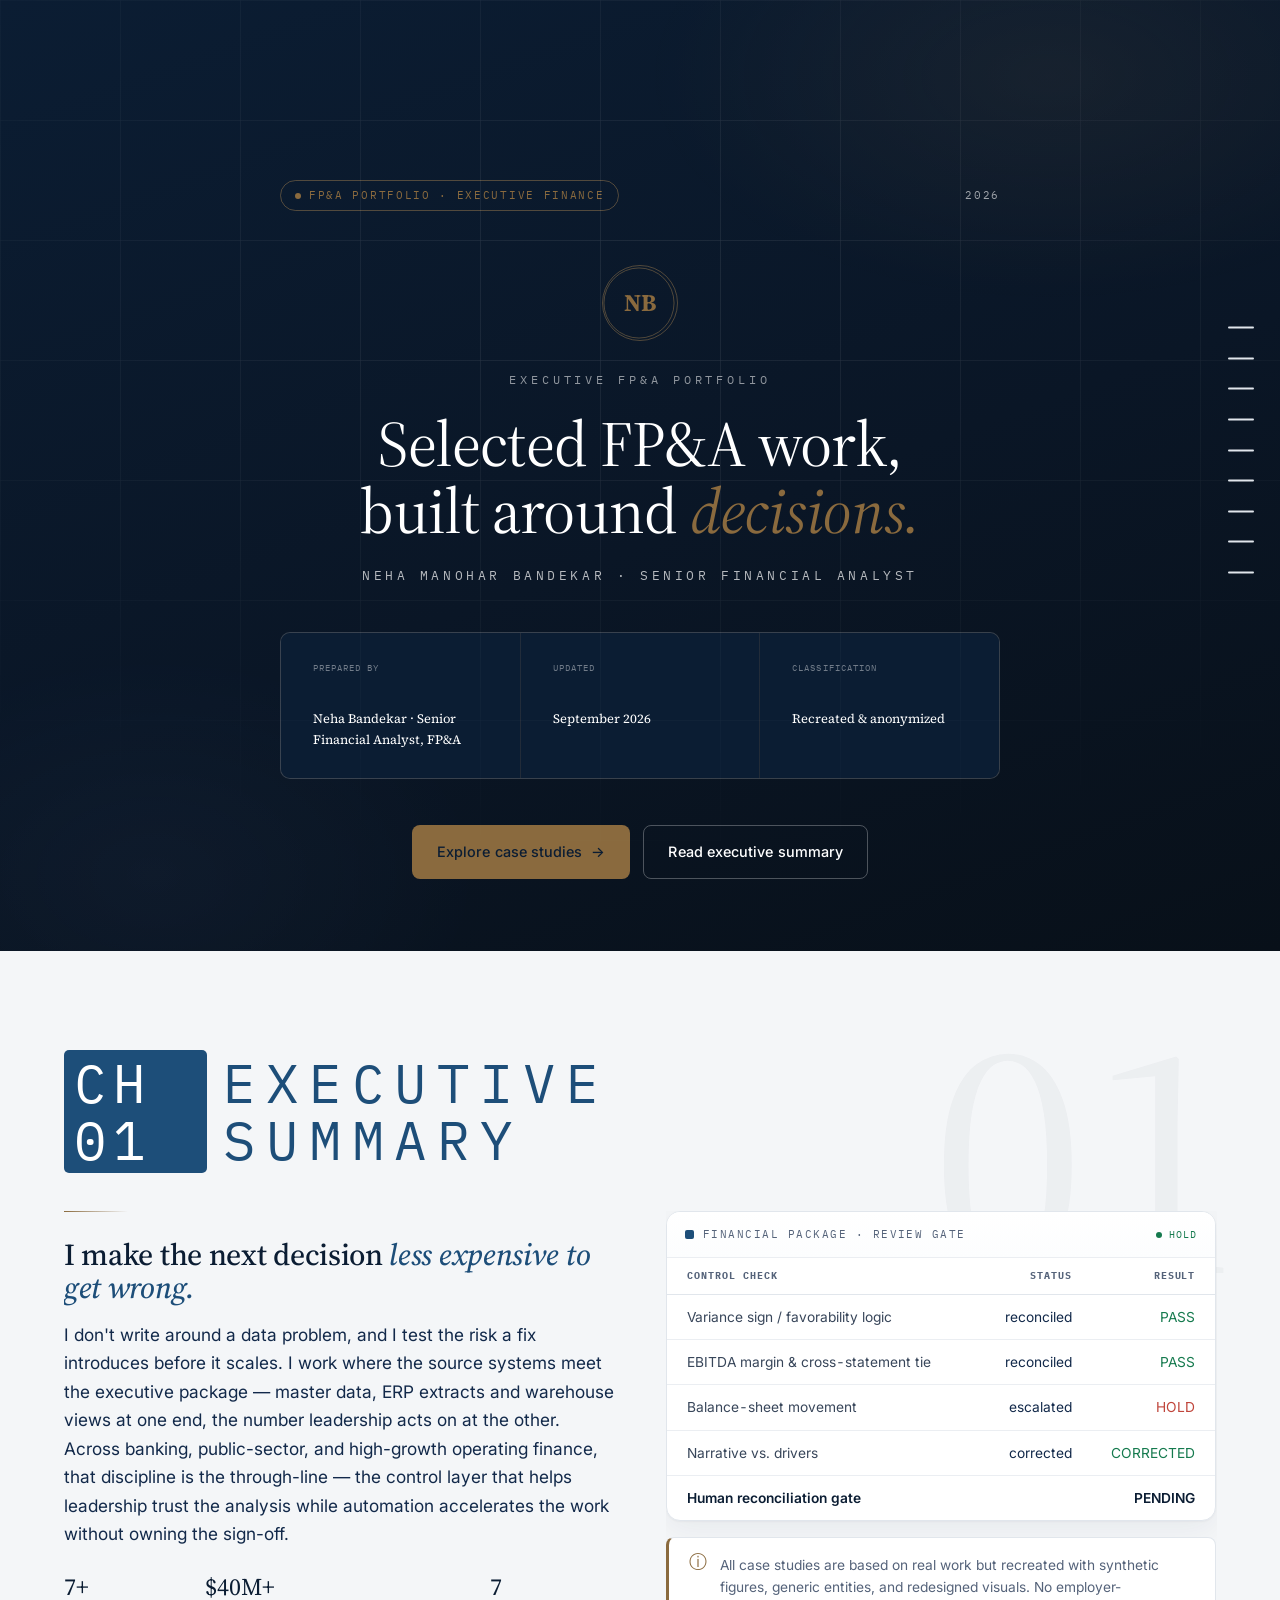
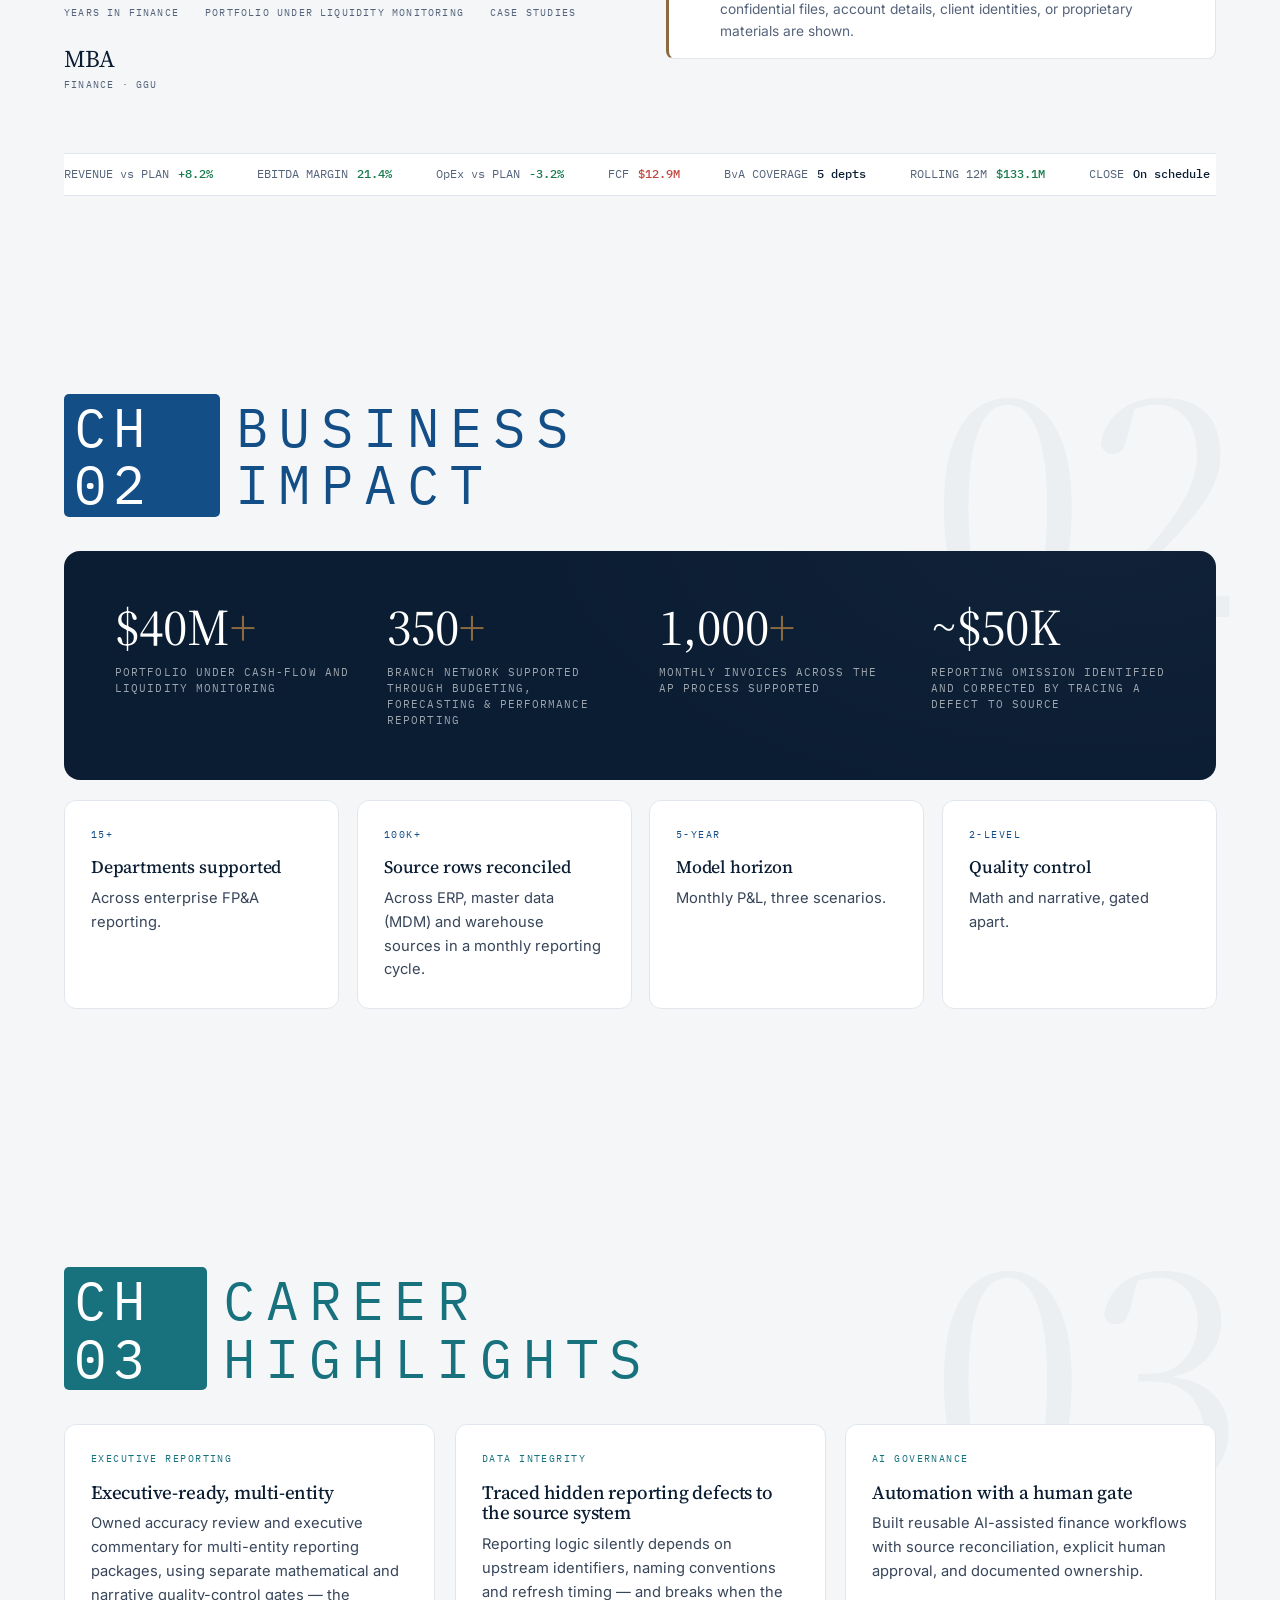
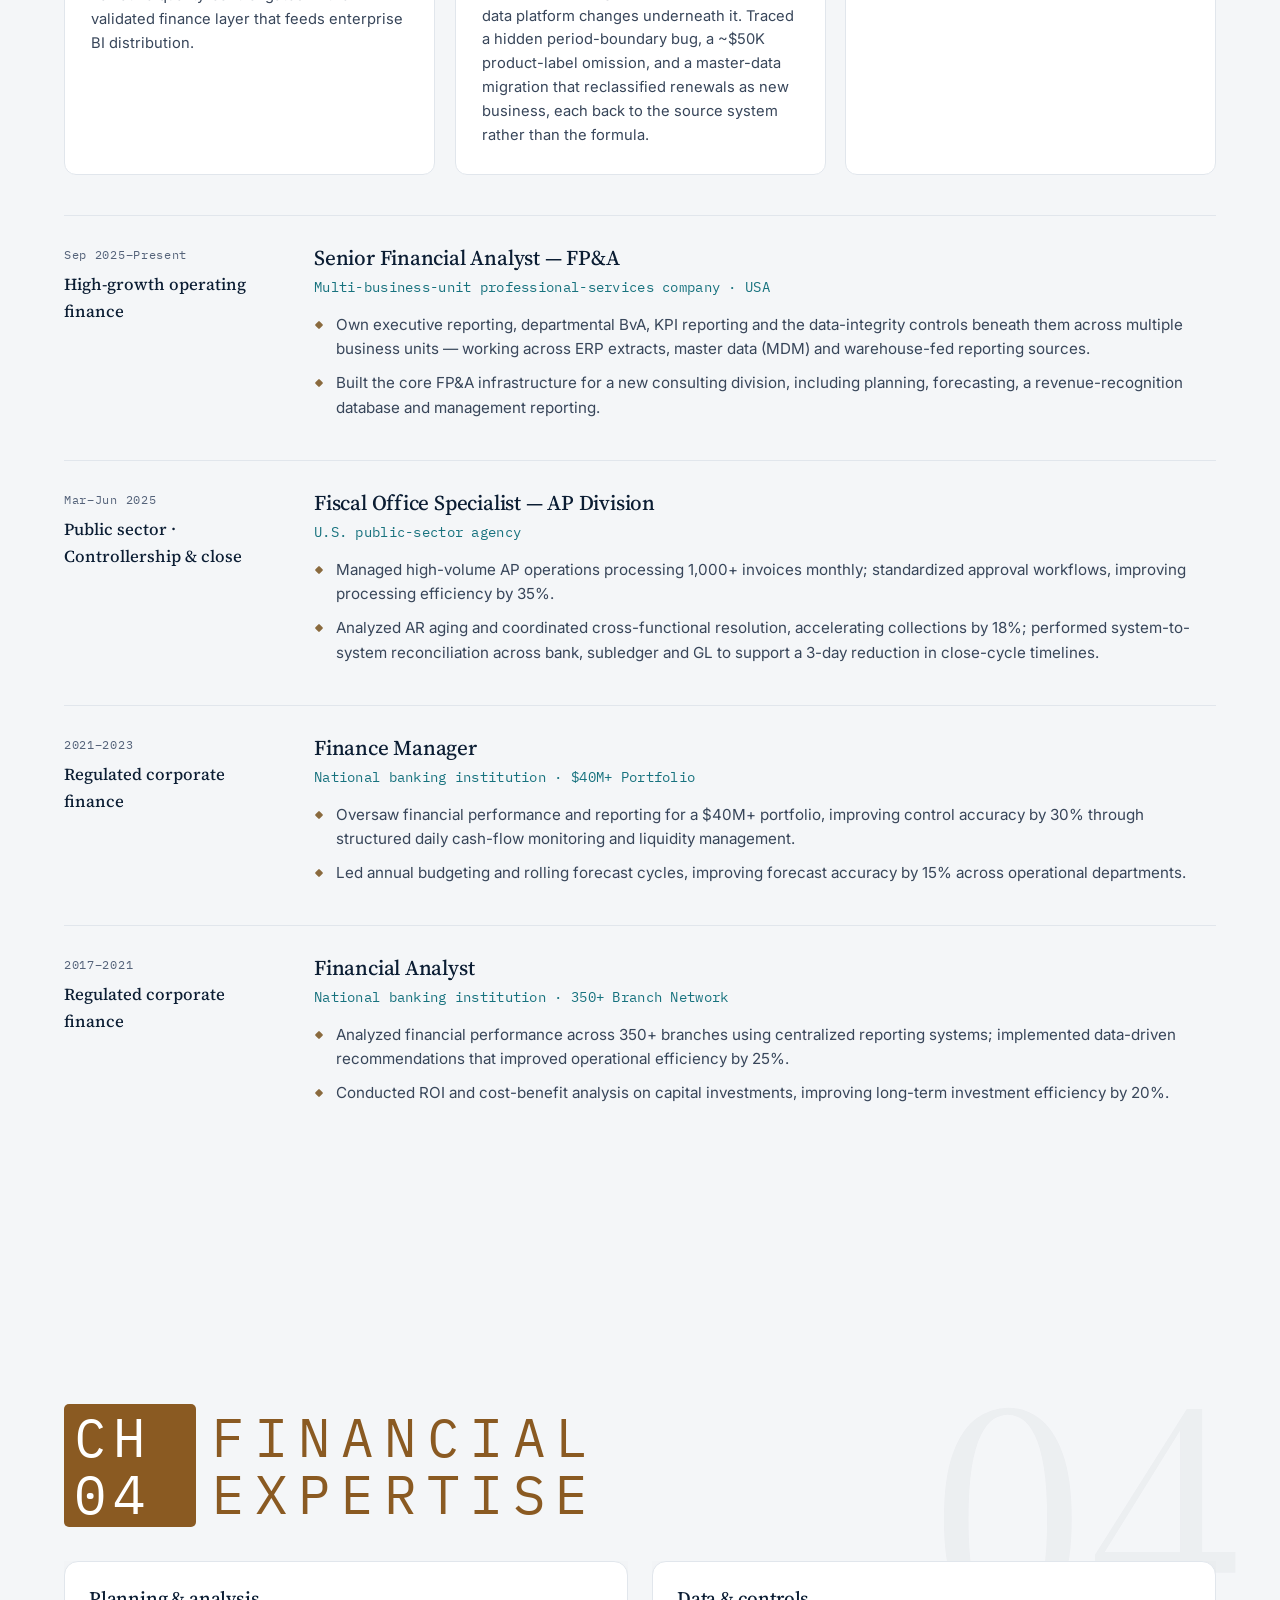
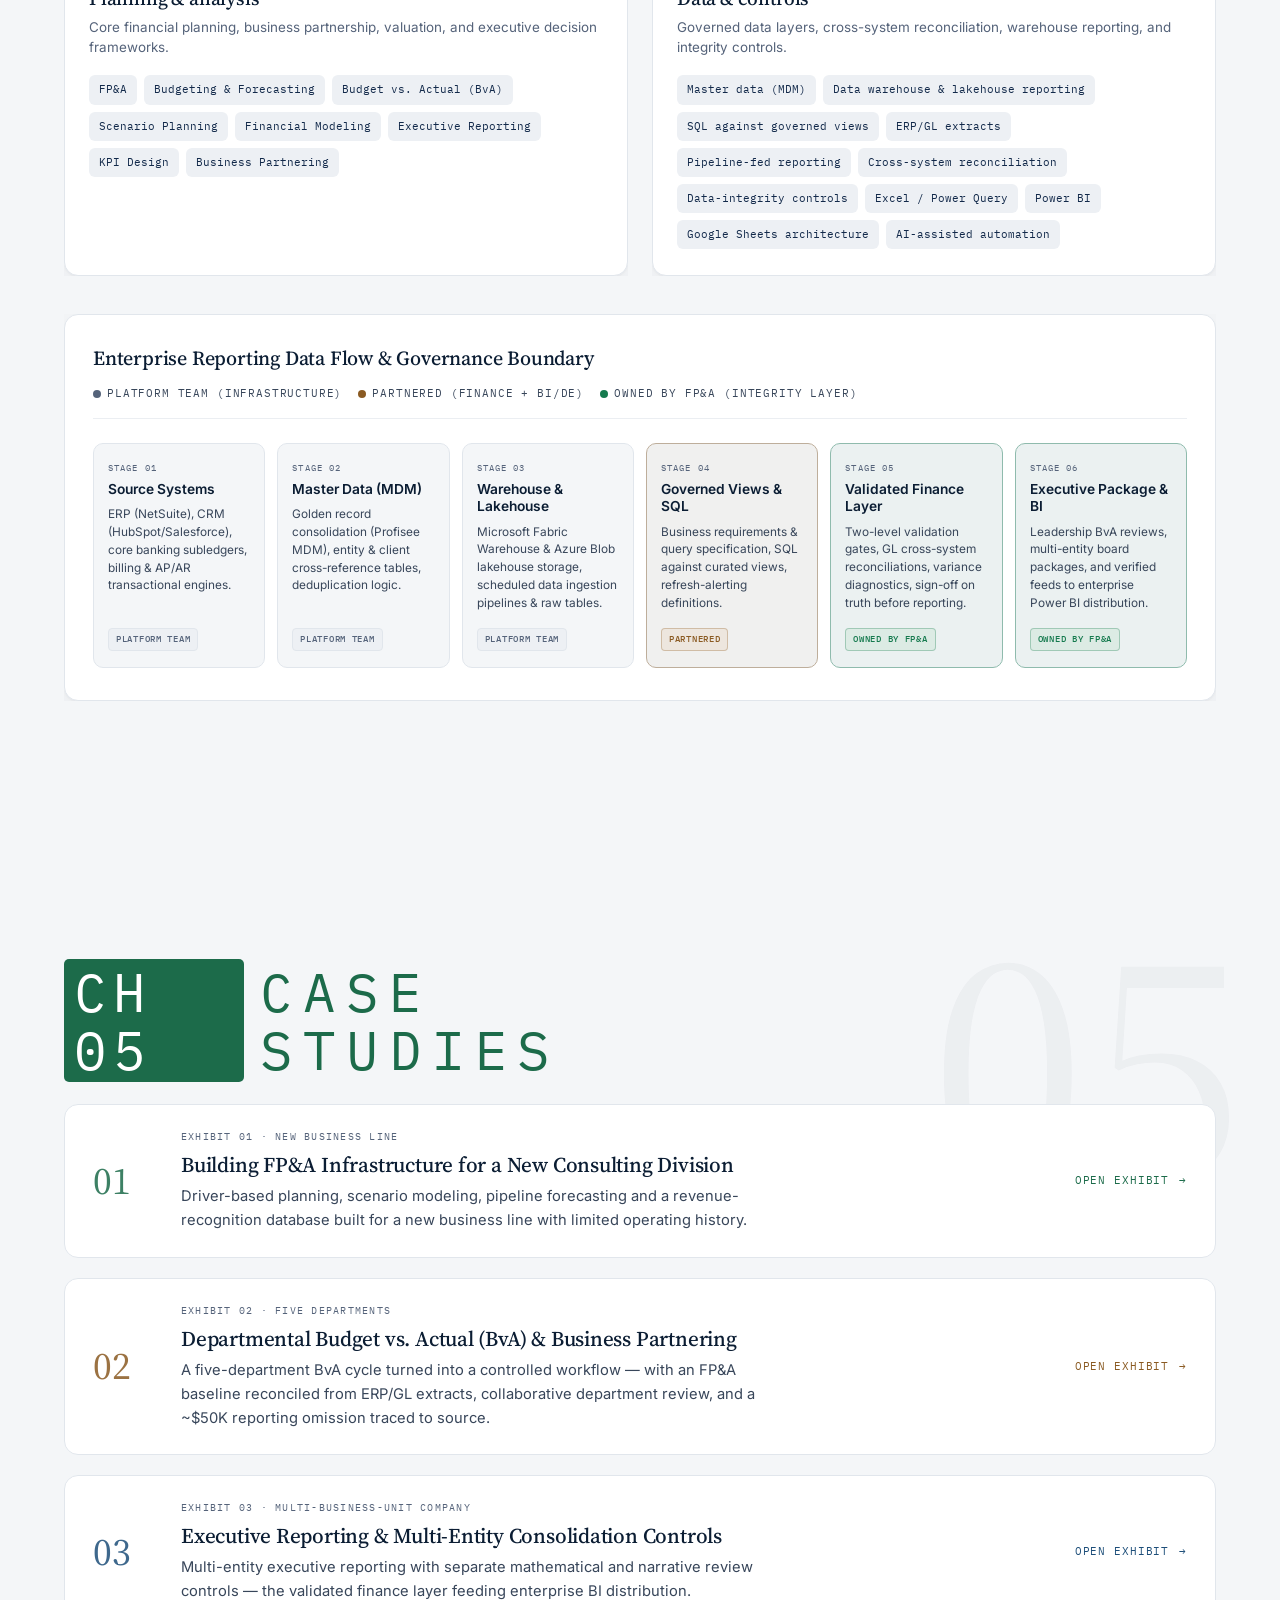
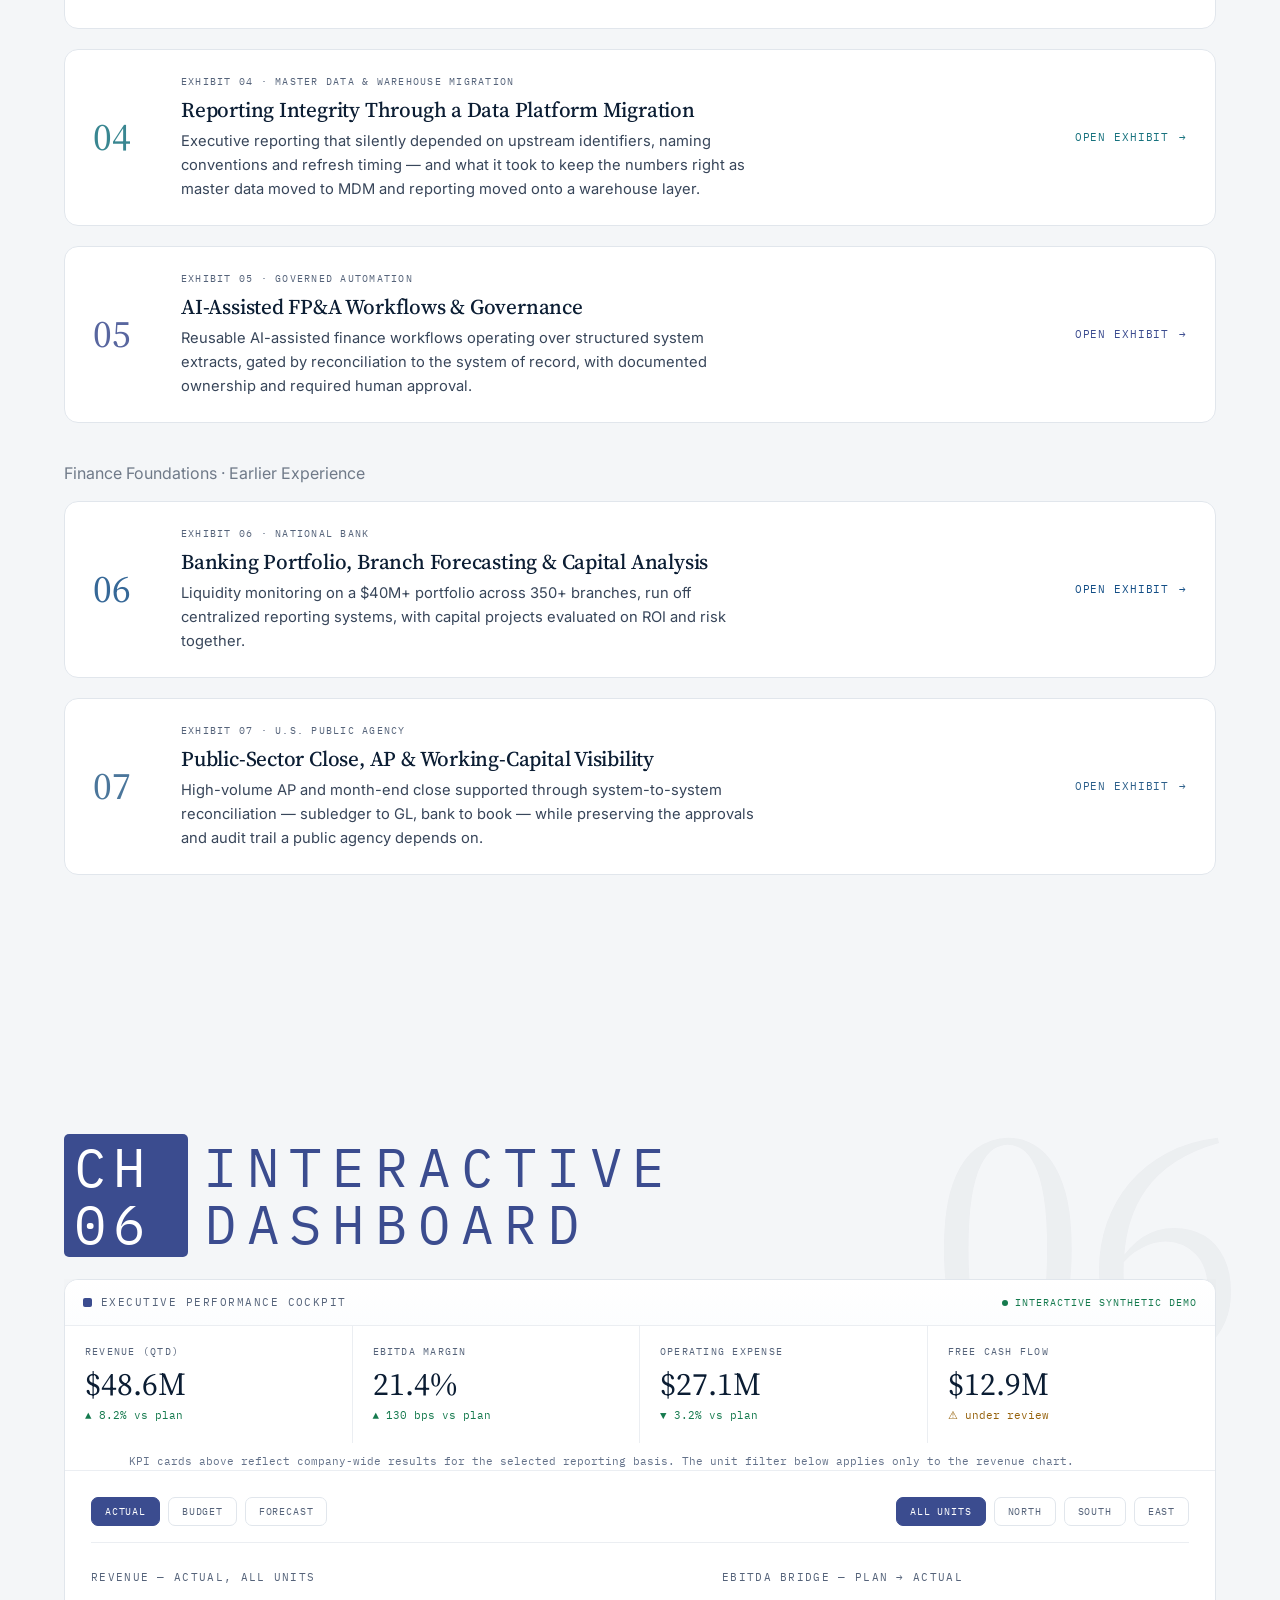
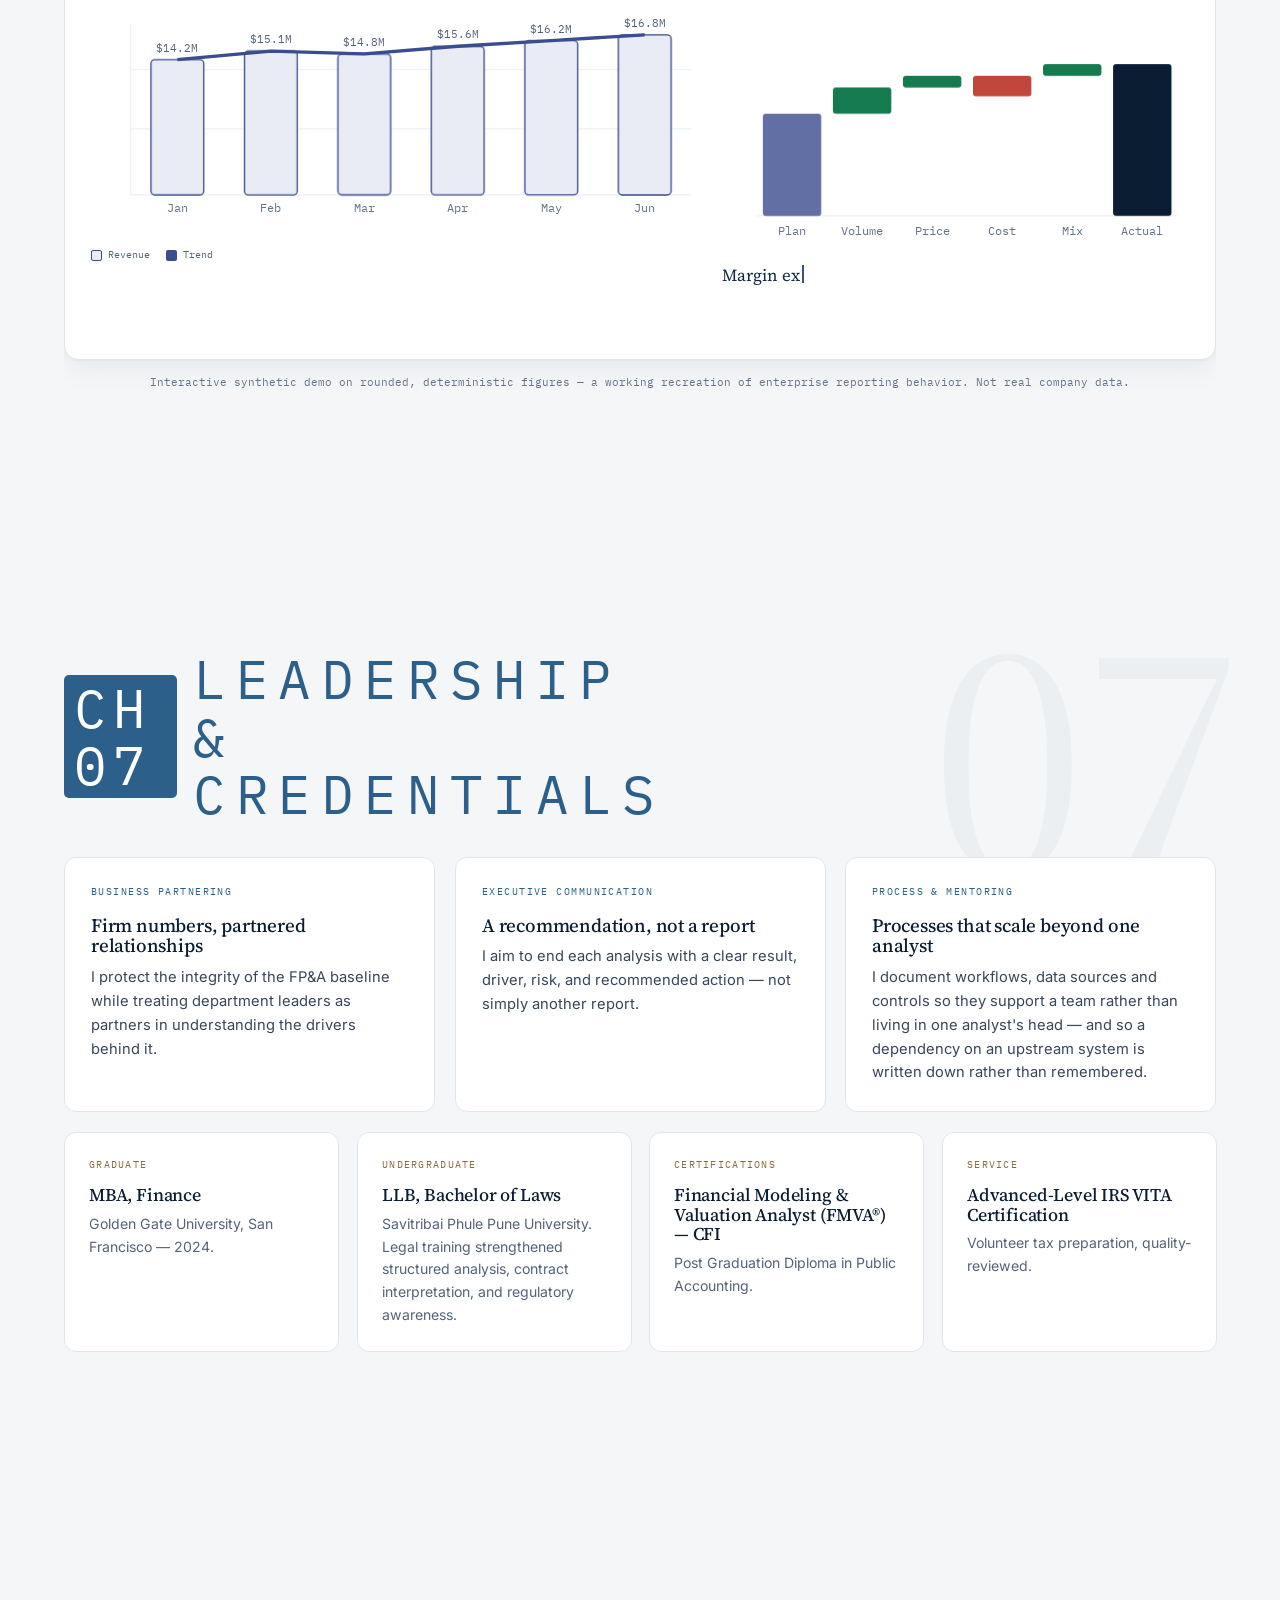
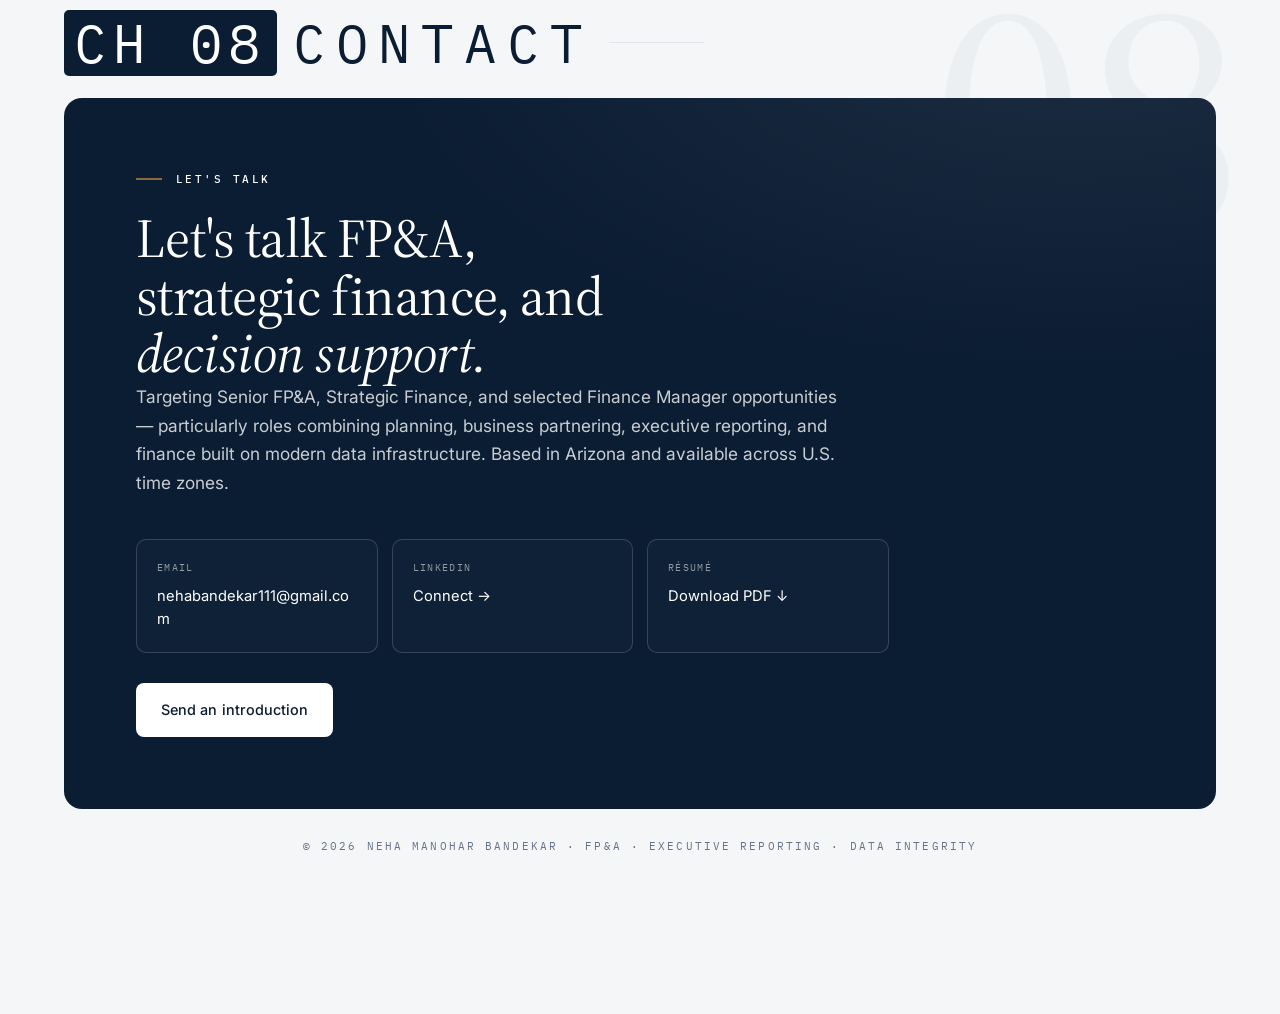
==== commit 8bc8f322: "Implement portfolio enrichment, data stack repositioning, Exhibit 04 overhaul, and print/PDF fixes p" ====
--- a/index.html
+++ b/index.html
@@ -5,14 +5,14 @@
 <meta charset="utf-8"/>
 <meta name="viewport" content="width=device-width, initial-scale=1"/>
 <title>Neha Bandekar | Senior FP&A Analyst Portfolio</title>
-<meta name="description" content="Senior FP&A portfolio: executive reporting, financial modeling, KPI dashboards, and AI-assisted workflows across banking, public sector, and operating finance."/>
-<meta name="keywords" content="Senior Financial Analyst, FP&A, Executive Reporting, Financial Modeling, Budget vs Actual, KPI Dashboards, Variance Analysis, AI in Finance, Corporate Finance, Arizona, Neha Bandekar"/>
+<meta name="description" content="Executive FP&amp;A portfolio for Neha Bandekar, Senior Financial Analyst. Executive reporting, financial modeling, Budget vs. Actual (BvA), KPI dashboards, master data and data warehouse reporting, and AI-assisted FP&amp;A workflows — 8+ years across banking, public sector, and high-growth operating finance. Arizona, USA."/>
+<meta name="keywords" content="Senior Financial Analyst, FP&amp;A, Executive Reporting, Financial Modeling, Budget vs Actual, KPI Dashboards, Variance Analysis, Master Data Management, MDM, Data Warehouse Reporting, Lakehouse, SQL, Power BI, Data Integrity Controls, AI in Finance, Corporate Finance, Arizona, Neha Bandekar"/>
 <meta name="author" content="Neha Manohar Bandekar"/>
 <meta name="robots" content="index,follow"/>
 <link rel="canonical" href="https://nehabandekar.com/"/>
 <meta property="og:type" content="profile"/>
 <meta property="og:title" content="Neha Bandekar | Senior FP&A Analyst Portfolio"/>
-<meta property="og:description" content="Senior FP&A portfolio: executive reporting, financial modeling, KPI dashboards, and AI-assisted workflows across banking, public sector, and operating finance."/>
+<meta property="og:description" content="Executive FP&amp;A portfolio — executive reporting, financial modeling and reporting built directly on master data and warehouse sources, held together by disciplined validation."/>
 <meta property="og:url" content="https://nehabandekar.com/"/>
 <meta property="og:image" content="https://nehabandekar.com/og-image.png"/>
 <meta property="og:image:width" content="1200"/>
@@ -22,7 +22,7 @@
 <meta name="twitter:card" content="summary_large_image"/>
 <meta name="twitter:image" content="https://nehabandekar.com/og-image.png"/>
 <meta name="twitter:title" content="Neha Bandekar | Senior FP&A Analyst Portfolio"/>
-<meta name="twitter:description" content="Senior FP&A portfolio: executive reporting, financial modeling, KPI dashboards, and AI-assisted workflows across banking, public sector, and operating finance."/>
+<meta name="twitter:description" content="Executive FP&amp;A portfolio — executive reporting, financial modeling and reporting built directly on master data and warehouse sources, held together by disciplined validation."/>
 <link rel="icon" href="data:image/svg+xml,%3Csvg xmlns='http://www.w3.org/2000/svg' viewBox='0 0 64 64'%3E%3Crect width='64' height='64' rx='12' fill='%230B1D33'/%3E%3Ctext x='32' y='42' font-family='Georgia,serif' font-size='28' fill='%23fff' text-anchor='middle'%3ENB%3C/text%3E%3C/svg%3E"/>
 <link rel="preconnect" href="https://fonts.googleapis.com"><link rel="preconnect" href="https://fonts.gstatic.com" crossorigin>
 <link href="https://fonts.googleapis.com/css2?family=Source+Serif+4:ital,opsz,wght@0,8..60,400;0,8..60,500;0,8..60,600;1,8..60,400&family=Inter:wght@400;500;600&family=IBM+Plex+Mono:wght@400;500&display=swap" rel="stylesheet">
@@ -87,7 +87,7 @@
           <div data-rv="left">
             <div class="hair"></div>
             <h3 style="font-size:clamp(1.4rem,2.4vw,1.9rem);margin-bottom:16px">I make the next decision <em class="em">less expensive to get wrong.</em></h3>
-            <p class="lede">I don't write around a data problem, and I test the risk a fix introduces before it scales. Across banking, public-sector, and high-growth operating finance, that discipline is the through-line — the control layer that helps leadership trust the analysis while automation accelerates the work without owning the sign-off.</p>
+            <p class="lede">I don't write around a data problem, and I test the risk a fix introduces before it scales. I work where the source systems meet the executive package — master data, ERP extracts and warehouse views at one end, the number leadership acts on at the other. Across banking, public-sector, and high-growth operating finance, that discipline is the through-line — the control layer that helps leadership trust the analysis while automation accelerates the work without owning the sign-off.</p>
             <div class="hero-meta" style="border:0;padding:0;margin-top:26px">
               <div><div class="n figure count" data-to="7" data-suf="+" data-dec="0">7+</div><div class="l">Years in finance</div></div>
               <div><div class="n">$40M+</div><div class="l">Portfolio under liquidity monitoring</div></div>
@@ -131,8 +131,8 @@
           </div>
         </div>
         <div class="grid4" style="margin-top:20px">
-          <div class="comp" data-rv><div class="cn">17</div><h3 style="font-size:1.1rem">Departments supported</h3><p>Across enterprise FP&amp;A reporting.</p></div>
-          <div class="comp" data-rv><div class="cn">100K+</div><h3 style="font-size:1.1rem">Source rows reconciled</h3><p>Within a monthly departmental reporting cycle.</p></div>
+          <div class="comp" data-rv><div class="cn">15+</div><h3 style="font-size:1.1rem">Departments supported</h3><p>Across enterprise FP&amp;A reporting.</p></div>
+          <div class="comp" data-rv><div class="cn">100K+</div><h3 style="font-size:1.1rem">Source rows reconciled</h3><p>Across ERP, master data (MDM) and warehouse sources in a monthly reporting cycle.</p></div>
           <div class="comp" data-rv><div class="cn">5-year</div><h3 style="font-size:1.1rem">Model horizon</h3><p>Monthly P&amp;L, three scenarios.</p></div>
           <div class="comp" data-rv><div class="cn">2-level</div><h3 style="font-size:1.1rem">Quality control</h3><p>Math and narrative, gated apart.</p></div>
         </div>
@@ -145,15 +145,15 @@
       <div class="ch-open">
         <h2 class="ch-tag"><span class="idx">CH 03</span> Career Highlights <span class="ln"></span></h2>
         <div class="grid3" style="margin-top:34px">
-          <div class="comp" data-rv><div class="cn">Executive reporting</div><h3>Executive-ready, multi-entity</h3><p>Owned accuracy review and executive commentary for multi-entity reporting packages, using separate mathematical and narrative quality-control gates.</p></div>
-          <div class="comp" data-rv><div class="cn">Data integrity</div><h3>Traced hidden reporting defects to source</h3><p>Traced a hidden period-boundary bug and a ~$50K product-label omission to source — plausible-looking defects that standard surface checks can miss.</p></div>
+          <div class="comp" data-rv><div class="cn">Executive reporting</div><h3>Executive-ready, multi-entity</h3><p>Owned accuracy review and executive commentary for multi-entity reporting packages, using separate mathematical and narrative quality-control gates — the validated finance layer that feeds enterprise BI distribution.</p></div>
+          <div class="comp" data-rv><div class="cn">Data integrity</div><h3>Traced hidden reporting defects to the source system</h3><p>Reporting logic silently depends on upstream identifiers, naming conventions and refresh timing — and breaks when the data platform changes underneath it. Traced a hidden period-boundary bug, a ~$50K product-label omission, and a master-data migration that reclassified renewals as new business, each back to the source system rather than the formula.</p></div>
           <div class="comp" data-rv><div class="cn">AI governance</div><h3>Automation with a human gate</h3><p>Built reusable AI-assisted finance workflows with source reconciliation, explicit human approval, and documented ownership.</p></div>
         </div>
         <div style="margin-top:40px">
-          <div class="xp" data-rv><div class="xp-when">Sep 2025–Present<b>High-growth operating finance</b></div><div class="xp-role"><h3>Senior Financial Analyst — FP&amp;A</h3><div class="org">Multi-business-unit professional-services company · USA</div><ul><li>Own executive reporting, departmental BvA, KPI reporting, and related control processes across multiple business units.</li><li>Built the core FP&amp;A infrastructure for a new consulting division, including planning, forecasting, revenue schedules, and management reporting.</li></ul></div></div>
-          <div class="xp" data-rv><div class="xp-when">Mar–Jun 2025<b>Public sector · Controllership &amp; close</b></div><div class="xp-role"><h3>Fiscal Office Specialist — AP Division</h3><div class="org">U.S. public-sector agency</div><ul><li>Managed high-volume AP operations processing 1,000+ invoices monthly; standardized approval workflows, improving processing efficiency by 35%.</li><li>Analyzed AR aging and coordinated cross-functional resolution, accelerating collections by 18%; performed bank and subledger reconciliations to support a 3-day reduction in close-cycle timelines.</li></ul></div></div>
+          <div class="xp" data-rv><div class="xp-when">Sep 2025–Present<b>High-growth operating finance</b></div><div class="xp-role"><h3>Senior Financial Analyst — FP&amp;A</h3><div class="org">Multi-business-unit professional-services company · USA</div><ul><li>Own executive reporting, departmental BvA, KPI reporting and the data-integrity controls beneath them across multiple business units — working across ERP extracts, master data (MDM) and warehouse-fed reporting sources.</li><li>Built the core FP&amp;A infrastructure for a new consulting division, including planning, forecasting, a revenue-recognition database and management reporting.</li></ul></div></div>
+          <div class="xp" data-rv><div class="xp-when">Mar–Jun 2025<b>Public sector · Controllership &amp; close</b></div><div class="xp-role"><h3>Fiscal Office Specialist — AP Division</h3><div class="org">U.S. public-sector agency</div><ul><li>Managed high-volume AP operations processing 1,000+ invoices monthly; standardized approval workflows, improving processing efficiency by 35%.</li><li>Analyzed AR aging and coordinated cross-functional resolution, accelerating collections by 18%; performed system-to-system reconciliation across bank, subledger and GL to support a 3-day reduction in close-cycle timelines.</li></ul></div></div>
           <div class="xp" data-rv><div class="xp-when">2021–2023<b>Regulated corporate finance</b></div><div class="xp-role"><h3>Finance Manager</h3><div class="org">National banking institution · $40M+ Portfolio</div><ul><li>Oversaw financial performance and reporting for a $40M+ portfolio, improving control accuracy by 30% through structured daily cash-flow monitoring and liquidity management.</li><li>Led annual budgeting and rolling forecast cycles, improving forecast accuracy by 15% across operational departments.</li></ul></div></div>
-          <div class="xp" data-rv><div class="xp-when">2017–2021<b>Regulated corporate finance</b></div><div class="xp-role"><h3>Financial Analyst</h3><div class="org">National banking institution · 350+ Branch Network</div><ul><li>Analyzed financial performance across 350+ branches using centralized reporting; implemented data-driven recommendations that improved operational efficiency by 25%.</li><li>Conducted ROI and cost-benefit analysis on capital investments, improving long-term investment efficiency by 20%.</li></ul></div></div>
+          <div class="xp" data-rv><div class="xp-when">2017–2021<b>Regulated corporate finance</b></div><div class="xp-role"><h3>Financial Analyst</h3><div class="org">National banking institution · 350+ Branch Network</div><ul><li>Analyzed financial performance across 350+ branches using centralized reporting systems; implemented data-driven recommendations that improved operational efficiency by 25%.</li><li>Conducted ROI and cost-benefit analysis on capital investments, improving long-term investment efficiency by 20%.</li></ul></div></div>
         </div>
       </div>
     </div>
@@ -163,8 +163,110 @@
     <div class="chapter-inner">
       <div class="ch-open">
         <h2 class="ch-tag"><span class="idx">CH 04</span> Financial Expertise <span class="ln"></span></h2>
-        <div class="grid3" style="margin-top:34px" id="skills-grid"></div>
-        <p class="sr-only" style="position:absolute;width:1px;height:1px;overflow:hidden;clip:rect(0 0 0 0);white-space:nowrap">FP&amp;A; Budgeting &amp; Forecasting; Budget vs. Actual (BvA); Scenario Planning; Financial Modeling; Executive Reporting; KPI Design; Reconciliation &amp; Controls; Business Partnering; Excel/Power Query; Power BI; Google Sheets; ERP/GL data; AI-assisted automation.</p>
+        
+        <div class="skills-two-group">
+          <div class="skill-box" data-rv>
+            <h3 class="skill-box-h">Planning &amp; analysis</h3>
+            <div class="skill-box-desc">Core financial planning, business partnership, valuation, and executive decision frameworks.</div>
+            <div class="rail-chips">
+              <span>FP&amp;A</span>
+              <span>Budgeting &amp; Forecasting</span>
+              <span>Budget vs. Actual (BvA)</span>
+              <span>Scenario Planning</span>
+              <span>Financial Modeling</span>
+              <span>Executive Reporting</span>
+              <span>KPI Design</span>
+              <span>Business Partnering</span>
+            </div>
+          </div>
+          <div class="skill-box" data-rv>
+            <h3 class="skill-box-h">Data &amp; controls</h3>
+            <div class="skill-box-desc">Governed data layers, cross-system reconciliation, warehouse reporting, and integrity controls.</div>
+            <div class="rail-chips">
+              <span>Master data (MDM)</span>
+              <span>Data warehouse &amp; lakehouse reporting</span>
+              <span>SQL against governed views</span>
+              <span>ERP/GL extracts</span>
+              <span>Pipeline-fed reporting</span>
+              <span>Cross-system reconciliation</span>
+              <span>Data-integrity controls</span>
+              <span>Excel / Power Query</span>
+              <span>Power BI</span>
+              <span>Google Sheets architecture</span>
+              <span>AI-assisted automation</span>
+            </div>
+          </div>
+        </div>
+        <p class="sr-only" style="position:absolute;width:1px;height:1px;overflow:hidden;clip:rect(0 0 0 0);white-space:nowrap">Planning &amp; analysis: FP&amp;A; Budgeting &amp; Forecasting; Budget vs. Actual (BvA); Scenario Planning; Financial Modeling; Executive Reporting; KPI Design; Business Partnering. Data &amp; controls: Master data (MDM); Data warehouse &amp; lakehouse reporting; SQL against governed views; ERP/GL extracts; Pipeline-fed reporting; Cross-system reconciliation; Data-integrity controls; Excel / Power Query; Power BI; Google Sheets architecture; AI-assisted automation.</p>
+
+        <!-- Architecture Flow (Section L) -->
+        <div class="arch-container" data-rv="depth">
+          <div class="arch-header">
+            <h3 class="arch-title">Enterprise Reporting Data Flow &amp; Governance Boundary</h3>
+            <div class="arch-legend">
+              <span><i class="arch-dot platform"></i> Platform Team (Infrastructure)</span>
+              <span><i class="arch-dot partnered"></i> Partnered (Finance + BI/DE)</span>
+              <span><i class="arch-dot owned"></i> Owned by FP&amp;A (Integrity Layer)</span>
+            </div>
+          </div>
+          
+          <div class="arch-grid">
+            <div class="arch-node">
+              <div>
+                <div class="arch-step-num">Stage 01</div>
+                <div class="arch-step-name">Source Systems</div>
+                <div class="arch-step-desc">ERP (NetSuite), CRM (HubSpot/Salesforce), core banking subledgers, billing &amp; AP/AR transactional engines.</div>
+              </div>
+              <div><span class="arch-badge platform">Platform Team</span></div>
+            </div>
+
+            <div class="arch-node">
+              <div>
+                <div class="arch-step-num">Stage 02</div>
+                <div class="arch-step-name">Master Data (MDM)</div>
+                <div class="arch-step-desc">Golden record consolidation (Profisee MDM), entity &amp; client cross-reference tables, deduplication logic.</div>
+              </div>
+              <div><span class="arch-badge platform">Platform Team</span></div>
+            </div>
+
+            <div class="arch-node">
+              <div>
+                <div class="arch-step-num">Stage 03</div>
+                <div class="arch-step-name">Warehouse &amp; Lakehouse</div>
+                <div class="arch-step-desc">Microsoft Fabric Warehouse &amp; Azure Blob lakehouse storage, scheduled data ingestion pipelines &amp; raw tables.</div>
+              </div>
+              <div><span class="arch-badge platform">Platform Team</span></div>
+            </div>
+
+            <div class="arch-node is-partnered">
+              <div>
+                <div class="arch-step-num">Stage 04</div>
+                <div class="arch-step-name">Governed Views &amp; SQL</div>
+                <div class="arch-step-desc">Business requirements &amp; query specification, SQL against curated views, refresh-alerting definitions.</div>
+              </div>
+              <div><span class="arch-badge partnered">Partnered</span></div>
+            </div>
+
+            <div class="arch-node is-owned">
+              <div>
+                <div class="arch-step-num">Stage 05</div>
+                <div class="arch-step-name">Validated Finance Layer</div>
+                <div class="arch-step-desc">Two-level validation gates, GL cross-system reconciliations, variance diagnostics, sign-off on truth before reporting.</div>
+              </div>
+              <div><span class="arch-badge owned">Owned by FP&amp;A</span></div>
+            </div>
+
+            <div class="arch-node is-owned">
+              <div>
+                <div class="arch-step-num">Stage 06</div>
+                <div class="arch-step-name">Executive Package &amp; BI</div>
+                <div class="arch-step-desc">Leadership BvA reviews, multi-entity board packages, and verified feeds to enterprise Power BI distribution.</div>
+              </div>
+              <div><span class="arch-badge owned">Owned by FP&amp;A</span></div>
+            </div>
+          </div>
+        </div>
+
       </div>
     </div>
   </section>
@@ -176,38 +278,38 @@
         <div class="exhibits" style="margin-top:20px">
         <a class="exhibit" href="/new-division" data-rv style="--pc:#1C6B4A">
           <div class="ex-no">01</div>
-          <div class="ex-mid"><div class="et">Exhibit 01 · New business line</div><h3>Building FP&A Infrastructure for a New Consulting Division</h3><p>Driver-based planning, scenario modeling, pipeline forecasting, and revenue schedules built for a new business line with limited operating history.</p></div>
+          <div class="ex-mid"><div class="et">Exhibit 01 · New business line</div><h3>Building FP&amp;A Infrastructure for a New Consulting Division</h3><p>Driver-based planning, scenario modeling, pipeline forecasting and a revenue-recognition database built for a new business line with limited operating history.</p></div>
           <div class="ex-go">Open exhibit <span class="ar">→</span></div>
         </a>
         <a class="exhibit" href="/departmental-bva" data-rv style="--pc:#8A5A22">
           <div class="ex-no">02</div>
-          <div class="ex-mid"><div class="et">Exhibit 02 · Five departments</div><h3>Departmental Budget vs. Actual (BvA) & Business Partnering</h3><p>A five-department BvA cycle turned into a controlled workflow — with a reconciled FP&amp;A baseline, collaborative department review, and a ~$50K reporting omission traced to source.</p></div>
+          <div class="ex-mid"><div class="et">Exhibit 02 · Five departments</div><h3>Departmental Budget vs. Actual (BvA) &amp; Business Partnering</h3><p>A five-department BvA cycle turned into a controlled workflow — with an FP&amp;A baseline reconciled from ERP/GL extracts, collaborative department review, and a ~$50K reporting omission traced to source.</p></div>
           <div class="ex-go">Open exhibit <span class="ar">→</span></div>
         </a>
         <a class="exhibit" href="/executive-reporting" data-rv style="--pc:#1D4E79">
           <div class="ex-no">03</div>
-          <div class="ex-mid"><div class="et">Exhibit 03 · Multi-business-unit company</div><h3>Executive Reporting &amp; Multi-Entity Consolidation Controls</h3><p>Multi-entity executive reporting with separate mathematical and narrative review controls.</p></div>
+          <div class="ex-mid"><div class="et">Exhibit 03 · Multi-business-unit company</div><h3>Executive Reporting &amp; Multi-Entity Consolidation Controls</h3><p>Multi-entity executive reporting with separate mathematical and narrative review controls — the validated finance layer feeding enterprise BI distribution.</p></div>
           <div class="ex-go">Open exhibit <span class="ar">→</span></div>
         </a>
         <a class="exhibit" href="/kpi-dashboards" data-rv style="--pc:#17727E">
           <div class="ex-no">04</div>
-          <div class="ex-mid"><div class="et">Exhibit 04 · Executive performance reporting</div><h3>Enterprise KPI Dashboards & Reporting Controls</h3><p>Recurring executive dashboards safeguarded by formula diagnostics and regression testing — catching hidden date-boundary, lookup and formula defects before they distort reported performance.</p></div>
+          <div class="ex-mid"><div class="et">Exhibit 04 · Master data &amp; warehouse migration</div><h3>Reporting Integrity Through a Data Platform Migration</h3><p>Executive reporting that silently depended on upstream identifiers, naming conventions and refresh timing — and what it took to keep the numbers right as master data moved to MDM and reporting moved onto a warehouse layer.</p></div>
           <div class="ex-go">Open exhibit <span class="ar">→</span></div>
         </a>
         <a class="exhibit" href="/ai-fpa" data-rv style="--pc:#3B4C8F">
           <div class="ex-no">05</div>
-          <div class="ex-mid"><div class="et">Exhibit 05 · Governed automation</div><h3>AI-Assisted FP&A Workflows &amp; Governance</h3><p>Reusable AI-assisted finance workflows with source reconciliation, documented ownership, and required human approval.</p></div>
+          <div class="ex-mid"><div class="et">Exhibit 05 · Governed automation</div><h3>AI-Assisted FP&amp;A Workflows &amp; Governance</h3><p>Reusable AI-assisted finance workflows operating over structured system extracts, gated by reconciliation to the system of record, with documented ownership and required human approval.</p></div>
           <div class="ex-go">Open exhibit <span class="ar">→</span></div>
         </a>
         <div class="et" style="grid-column:1/-1;margin:18px 0 -6px;opacity:.7">Finance Foundations · Earlier Experience</div>
         <a class="exhibit" href="/banking" data-rv style="--pc:#134E86">
           <div class="ex-no">06</div>
-          <div class="ex-mid"><div class="et">Exhibit 06 · National bank</div><h3>Banking Portfolio, Branch Forecasting & Capital Analysis</h3><p>Liquidity monitoring on a $40M+ portfolio across 350+ branches, with capital projects evaluated on ROI and risk together.</p></div>
+          <div class="ex-mid"><div class="et">Exhibit 06 · National bank</div><h3>Banking Portfolio, Branch Forecasting &amp; Capital Analysis</h3><p>Liquidity monitoring on a $40M+ portfolio across 350+ branches, run off centralized reporting systems, with capital projects evaluated on ROI and risk together.</p></div>
           <div class="ex-go">Open exhibit <span class="ar">→</span></div>
         </a>
         <a class="exhibit" href="/public-sector" data-rv style="--pc:#2C5F8A">
           <div class="ex-no">07</div>
-          <div class="ex-mid"><div class="et">Exhibit 07 · U.S. public agency</div><h3>Public-Sector Close, AP & Working-Capital Visibility</h3><p>High-volume AP and month-end close supported while preserving the approvals and audit trail a public agency depends on.</p></div>
+          <div class="ex-mid"><div class="et">Exhibit 07 · U.S. public agency</div><h3>Public-Sector Close, AP &amp; Working-Capital Visibility</h3><p>High-volume AP and month-end close supported through system-to-system reconciliation — subledger to GL, bank to book — while preserving the approvals and audit trail a public agency depends on.</p></div>
           <div class="ex-go">Open exhibit <span class="ar">→</span></div>
         </a>
         </div>
@@ -270,7 +372,7 @@
         <div class="grid3" style="margin-top:34px">
           <div class="comp" data-rv><div class="cn">Business partnering</div><h3>Firm numbers, partnered relationships</h3><p>I protect the integrity of the FP&amp;A baseline while treating department leaders as partners in understanding the drivers behind it.</p></div>
           <div class="comp" data-rv><div class="cn">Executive communication</div><h3>A recommendation, not a report</h3><p>I aim to end each analysis with a clear result, driver, risk, and recommended action — not simply another report.</p></div>
-          <div class="comp" data-rv><div class="cn">Process &amp; mentoring</div><h3>Processes that scale beyond one analyst</h3><p>I document workflows and controls so they support a team rather than living in one analyst's head — building capability, not dependency.</p></div>
+          <div class="comp" data-rv><div class="cn">Process &amp; mentoring</div><h3>Processes that scale beyond one analyst</h3><p>I document workflows, data sources and controls so they support a team rather than living in one analyst's head — and so a dependency on an upstream system is written down rather than remembered.</p></div>
         </div>
         <div class="grid4" style="margin-top:20px">
           <div class="cred" data-rv><div class="ct">Graduate</div><h3>MBA, Finance</h3><p>Golden Gate University, San Francisco — 2024.</p></div>
@@ -290,7 +392,7 @@
         <div class="contact-card" data-rv="depth" style="margin-top:8px">
           <div class="eyebrow" style="color:#fff">Let's talk</div>
           <h2 style="max-width:20ch">Let's talk FP&amp;A, strategic finance, and <em class="em" style="color:#fff;font-style:italic">decision support.</em></h2>
-          <p class="lede">Targeting Senior FP&amp;A and FP&amp;A Manager roles combining planning, business partnering, executive reporting, and scalable finance processes. Based in Arizona and available across U.S. time zones.</p>
+          <p class="lede">Targeting Senior FP&amp;A, Strategic Finance, and selected Finance Manager opportunities — particularly roles combining planning, business partnering, executive reporting, and finance built on modern data infrastructure. Based in Arizona and available across U.S. time zones.</p>
           <div class="clinks">
             <a class="clink" href="mailto:nehabandekar111@gmail.com"><div class="k">Email</div><div class="v">nehabandekar111@gmail.com</div></a>
             <a class="clink" href="https://www.linkedin.com/in/nehabandekar" target="_blank" rel="noopener"><div class="k">LinkedIn</div><div class="v">Connect →</div></a>
@@ -300,7 +402,7 @@
             <a class="btn btn-primary" href="mailto:nehabandekar111@gmail.com?subject=Introduction">Send an introduction</a>
           </div>
         </div>
-        <div class="endseal" data-rv>© 2026 Neha Manohar Bandekar · FP&amp;A Portfolio</div>
+        <div class="endseal" data-rv>© 2026 Neha Manohar Bandekar · FP&amp;A · Executive Reporting · Data Integrity</div>
       </div>
     </div>
   </section>
@@ -334,6 +436,14 @@
   }
   var cO=new IntersectionObserver(function(es){es.forEach(function(e){if(e.isIntersecting){runCount(e.target);cO.unobserve(e.target);}});},{threshold:.5});
   document.querySelectorAll('.count[data-to]').forEach(function(el){cO.observe(el);});
+
+  /* ---- print support: force final counter values ---- */
+  window.addEventListener('beforeprint', function(){
+    document.querySelectorAll('.count[data-to]').forEach(function(el){
+      var to=+el.dataset.to,pre=el.dataset.pre||'',suf=el.dataset.suf||'',dec=+(el.dataset.dec||0);
+      el.textContent=pre+(dec?to.toFixed(dec):to.toLocaleString())+suf;
+    });
+  });
 
   /* ---- TOC rail + progress + active chapter ---- */
   var toc=document.getElementById('toc'), prog=document.getElementById('prog');
@@ -362,19 +472,6 @@
   var tick=[['REVENUE vs PLAN','+8.2%','up'],['EBITDA MARGIN','21.4%','up'],['OpEx vs PLAN','-3.2%','up'],['FCF','$12.9M','dn'],['BvA COVERAGE','5 depts',''],['ROLLING 12M','$133.1M','up'],['CLOSE','On schedule',''],['AI OUTPUTS','Human-gated',''],['PORTFOLIO','$40M+',''],['BRANCHES','350+','']];
   var tk=document.getElementById('ticker');
   if(tk){ var h=''; tick.forEach(function(t){ h+='<span class="rti">'+t[0]+' <b class="'+(t[2]||'')+'">'+t[1]+'</b></span>'; }); tk.innerHTML=h+h; }
-
-  /* ---- skills ---- */
-  var groups=[{t:'Reporting & controls',s:['Executive & board reporting','Variance analysis (BvA)','Consolidation & MD&A','Reconciliation & close','Audit readiness','Data governance']},
-  {t:'Planning & modeling',s:['Financial modeling','Driver-based forecasting','Scenario & sensitivity','ASC 606 revenue rec.','Valuation / DCF','Cash-flow forecasting']},
-  {t:'Systems & analytics',s:['Excel (Power Query · VBA)','Power BI & DAX','Google Sheets architecture','SQL','NetSuite (GL extracts) / SAP','Formula diagnostics']},
-  {t:'AI in finance',s:['AI workflow design','Prompt engineering','Reconciliation gating','Automation requirements','Attribution & governance','Knowledge management']},
-  {t:'Accounting',s:['Month/year-end close','Journal entries & accruals','GAAP','Multi-entity reporting','AP / AR operations','Working capital']},
-  {t:'Leadership',s:['Executive communication','Business partnering','Stakeholder management','Process transformation','Mentoring','Change management']}];
-  var sg=document.getElementById('skills-grid');
-  if(sg){ groups.forEach(function(gr){ var el=document.createElement('div'); el.className='skillcol'; el.setAttribute('data-rv','');
-    var inner='<h3>'+gr.t+'</h3><div class="rail-chips">'; gr.s.forEach(function(s){ inner+='<span>'+s+'</span>'; }); inner+='</div>';
-    el.innerHTML=inner; sg.appendChild(el); revO.observe(el); });
-  }
 
   /* ---- INTERACTIVE DASHBOARD (single reconciled synthetic dataset) ---- */
   // Monthly company-wide revenue ($M), Jan-Jun. Q2 (Apr+May+Jun) sums reconcile to the QTD KPI cards below.
--- a/styles.css
+++ b/styles.css
@@ -558,6 +558,37 @@
 /* end-of-report seal */
 .endseal{text-align:center;margin-top:30px;font-family:var(--mono);font-size:.66rem;letter-spacing:.2em;text-transform:uppercase;color:var(--faint)}
 
+/* ---------- architecture flow (data stack to executive package) ---------- */
+.arch-container{margin-top:38px;background:var(--panel);border:1px solid var(--line);border-radius:14px;padding:32px 28px;box-shadow:var(--shadow)}
+.arch-header{display:flex;justify-content:space-between;align-items:flex-end;gap:16px;flex-wrap:wrap;margin-bottom:24px;border-bottom:1px solid var(--line-2);padding-bottom:16px}
+.arch-title{font-family:var(--serif);font-size:1.25rem;color:var(--ink);margin:0}
+.arch-legend{display:flex;align-items:center;gap:16px;flex-wrap:wrap;font-family:var(--mono);font-size:.66rem;letter-spacing:.08em;text-transform:uppercase}
+.arch-legend span{display:inline-flex;align-items:center;gap:6px}
+.arch-dot{width:8px;height:8px;border-radius:50%}
+.arch-dot.owned{background:var(--pos)}
+.arch-dot.partnered{background:var(--accent)}
+.arch-dot.platform{background:var(--muted)}
+.arch-grid{display:grid;grid-template-columns:repeat(6,1fr);gap:12px;position:relative}
+@media(max-width:1080px){.arch-grid{grid-template-columns:repeat(3,1fr);gap:16px}}
+@media(max-width:640px){.arch-grid{grid-template-columns:1fr;gap:14px}}
+.arch-node{background:var(--paper);border:1px solid var(--line);border-radius:10px;padding:16px 14px;display:flex;flex-direction:column;justify-content:space-between;position:relative}
+.arch-node.is-owned{border-color:color-mix(in srgb,var(--pos) 40%,var(--line));background:color-mix(in srgb,var(--pos) 4%,var(--paper))}
+.arch-node.is-partnered{border-color:color-mix(in srgb,var(--accent) 40%,var(--line));background:color-mix(in srgb,var(--accent) 4%,var(--paper))}
+.arch-step-num{font-family:var(--mono);font-size:.58rem;letter-spacing:.12em;text-transform:uppercase;color:var(--muted);margin-bottom:6px}
+.arch-step-name{font-family:var(--sans);font-weight:600;font-size:.86rem;color:var(--ink);line-height:1.25;margin-bottom:8px}
+.arch-step-desc{font-size:.74rem;color:var(--body);line-height:1.5;margin-bottom:12px;flex-grow:1}
+.arch-badge{display:inline-block;padding:3px 7px;border-radius:4px;font-family:var(--mono);font-size:.56rem;letter-spacing:.08em;text-transform:uppercase;font-weight:500}
+.arch-badge.owned{background:color-mix(in srgb,var(--pos) 15%,#fff);color:var(--pos);border:1px solid color-mix(in srgb,var(--pos) 30%,transparent)}
+.arch-badge.partnered{background:color-mix(in srgb,var(--accent) 15%,#fff);color:var(--accent);border:1px solid color-mix(in srgb,var(--accent) 30%,transparent)}
+.arch-badge.platform{background:var(--paper-2);color:var(--muted);border:1px solid var(--line)}
+
+/* ---------- dual competency groups (CH 04) ---------- */
+.skills-two-group{display:grid;grid-template-columns:1fr 1fr;gap:24px;margin-top:34px}
+@media(max-width:840px){.skills-two-group{grid-template-columns:1fr}}
+.skill-box{background:var(--panel);border:1px solid var(--line);border-radius:14px;padding:26px 24px;box-shadow:var(--shadow)}
+.skill-box-h{font-family:var(--serif);font-size:1.2rem;color:var(--ink);margin:0 0 8px;display:flex;align-items:center;gap:10px}
+.skill-box-desc{font-size:.84rem;color:var(--muted);margin-bottom:18px;line-height:1.5}
+
 @media(prefers-reduced-motion:reduce){
   .js [data-rv]{opacity:1!important;transform:none!important;clip-path:none!important}
   .hero-fx{animation:none;opacity:1;transform:none}
@@ -565,3 +596,59 @@
   .rticker-track{animation:none}
   .ch-tag .ln{transform:scaleX(1)}
 }
+
+/* ============================================================
+   R-059 & R-060 — PRINT & PDF RESILIENCE
+   Ensures print view / Save-as-PDF never renders blank charts
+   or zeroed numbers. Forces final states & disables keyframe pauses.
+   ============================================================ */
+@media print {
+  *, *::before, *::after {
+    animation: none !important;
+    transition: none !important;
+    opacity: 1 !important;
+    transform: none !important;
+    -webkit-print-color-adjust: exact !important;
+    print-color-adjust: exact !important;
+  }
+  body {
+    background: #fff !important;
+    color: #0B1D33 !important;
+  }
+  body::before {
+    display: none !important;
+  }
+  /* Show all elements hidden by JS observer or scroll systems */
+  .js [data-rv], .rv, .fade, .fadeup, .hero-fx, .bk-cell, .bv-cell, .js .build tr, .af-node, .af-gate {
+    opacity: 1 !important;
+    transform: none !important;
+    visibility: visible !important;
+  }
+  /* Force charts & SVGs to show full paths/bars */
+  .draw, path.draw {
+    stroke-dashoffset: 0 !important;
+  }
+  .grow, .growx, .dv-bar i, .pb-bars i {
+    transform: none !important;
+    opacity: 1 !important;
+    visibility: visible !important;
+  }
+  .ringfill, #pbRing, #afGauge {
+    stroke-dashoffset: 0 !important;
+  }
+  #bkCurDot, #bkCurTxt, #bkThresh, #bkTxt, #bkArea, #kpArea, #dvArea {
+    opacity: 1 !important;
+  }
+  /* Hide navigation rails, ticker, progress bars */
+  .toc, .toc-prog, .mchap, #progress, #prog, #site-header, .rticker, .hero-btns, .ex-go {
+    display: none !important;
+  }
+  /* Ensure page breaks fall cleanly between chapters */
+  .chapter, .stage, .exec-sum, .pg-hero {
+    break-inside: avoid;
+    page-break-inside: avoid;
+  }
+  section {
+    padding: 30px 20px !important;
+  }
+}
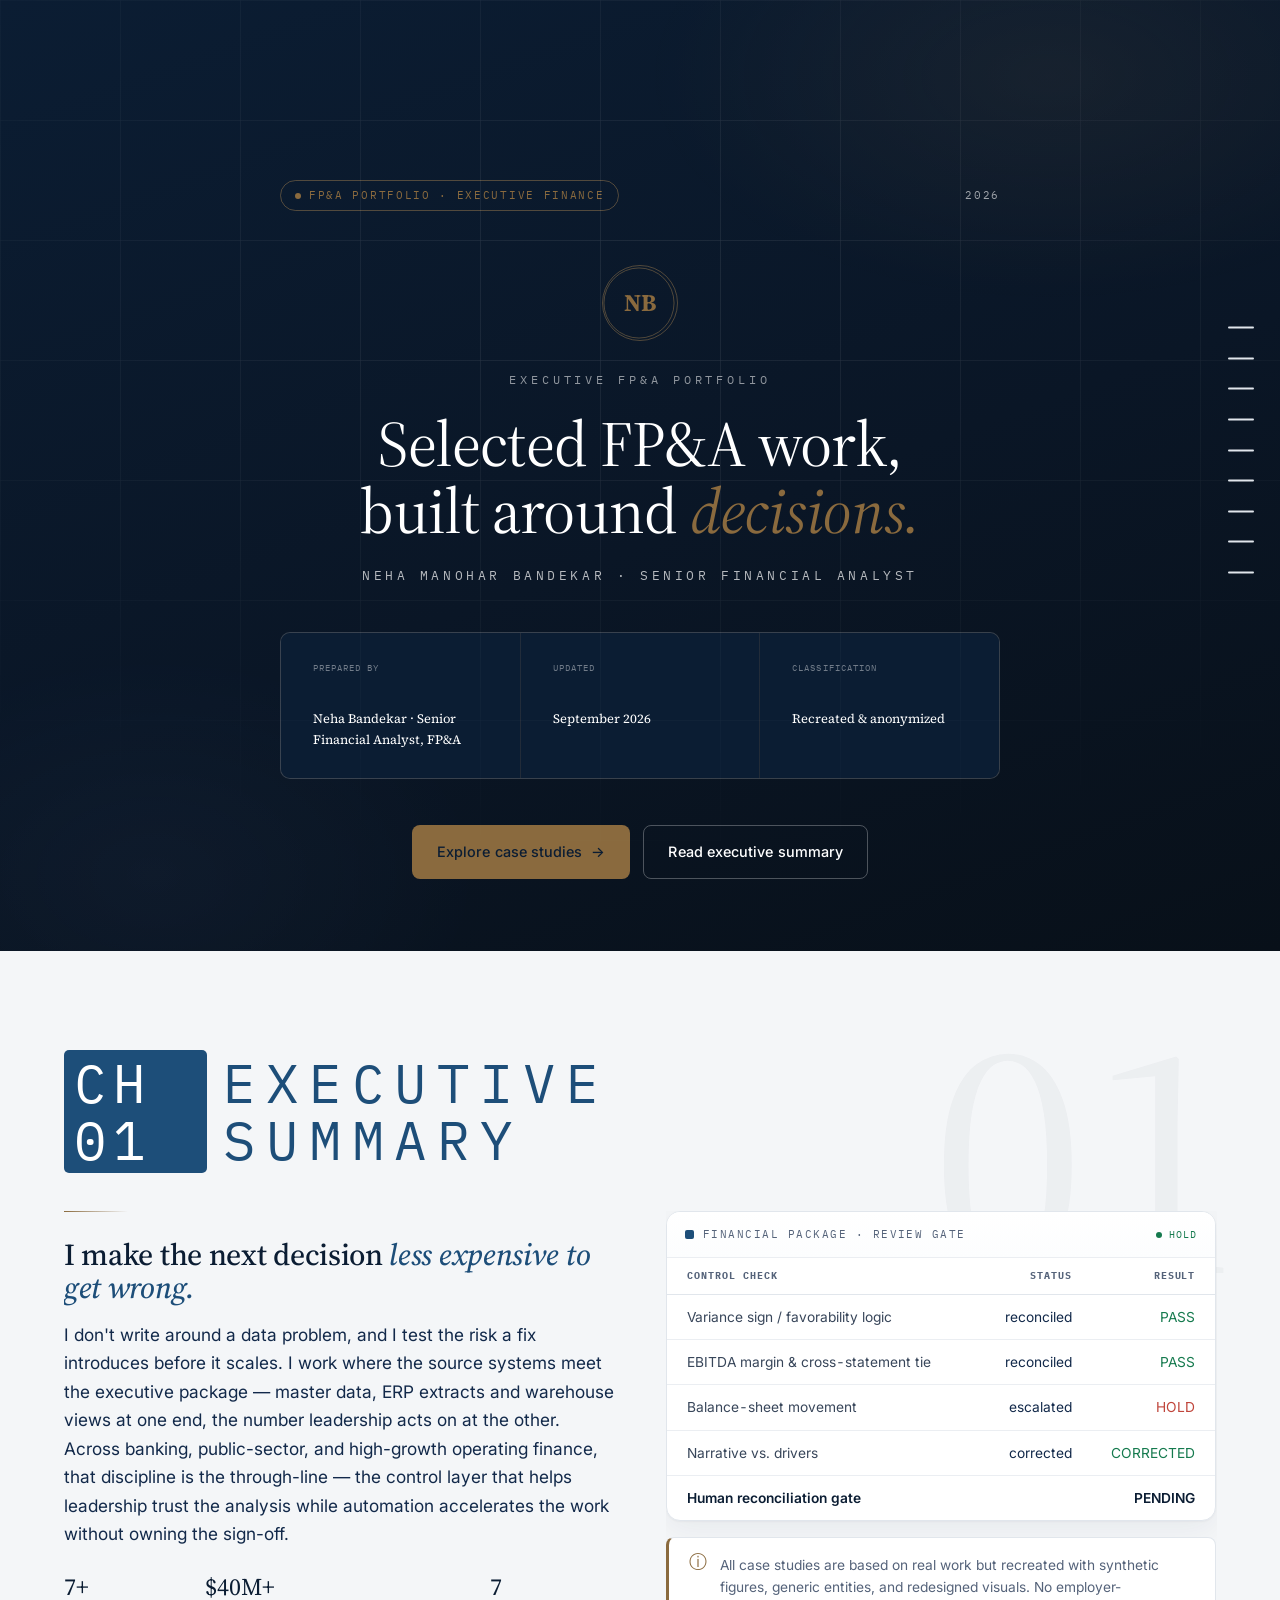
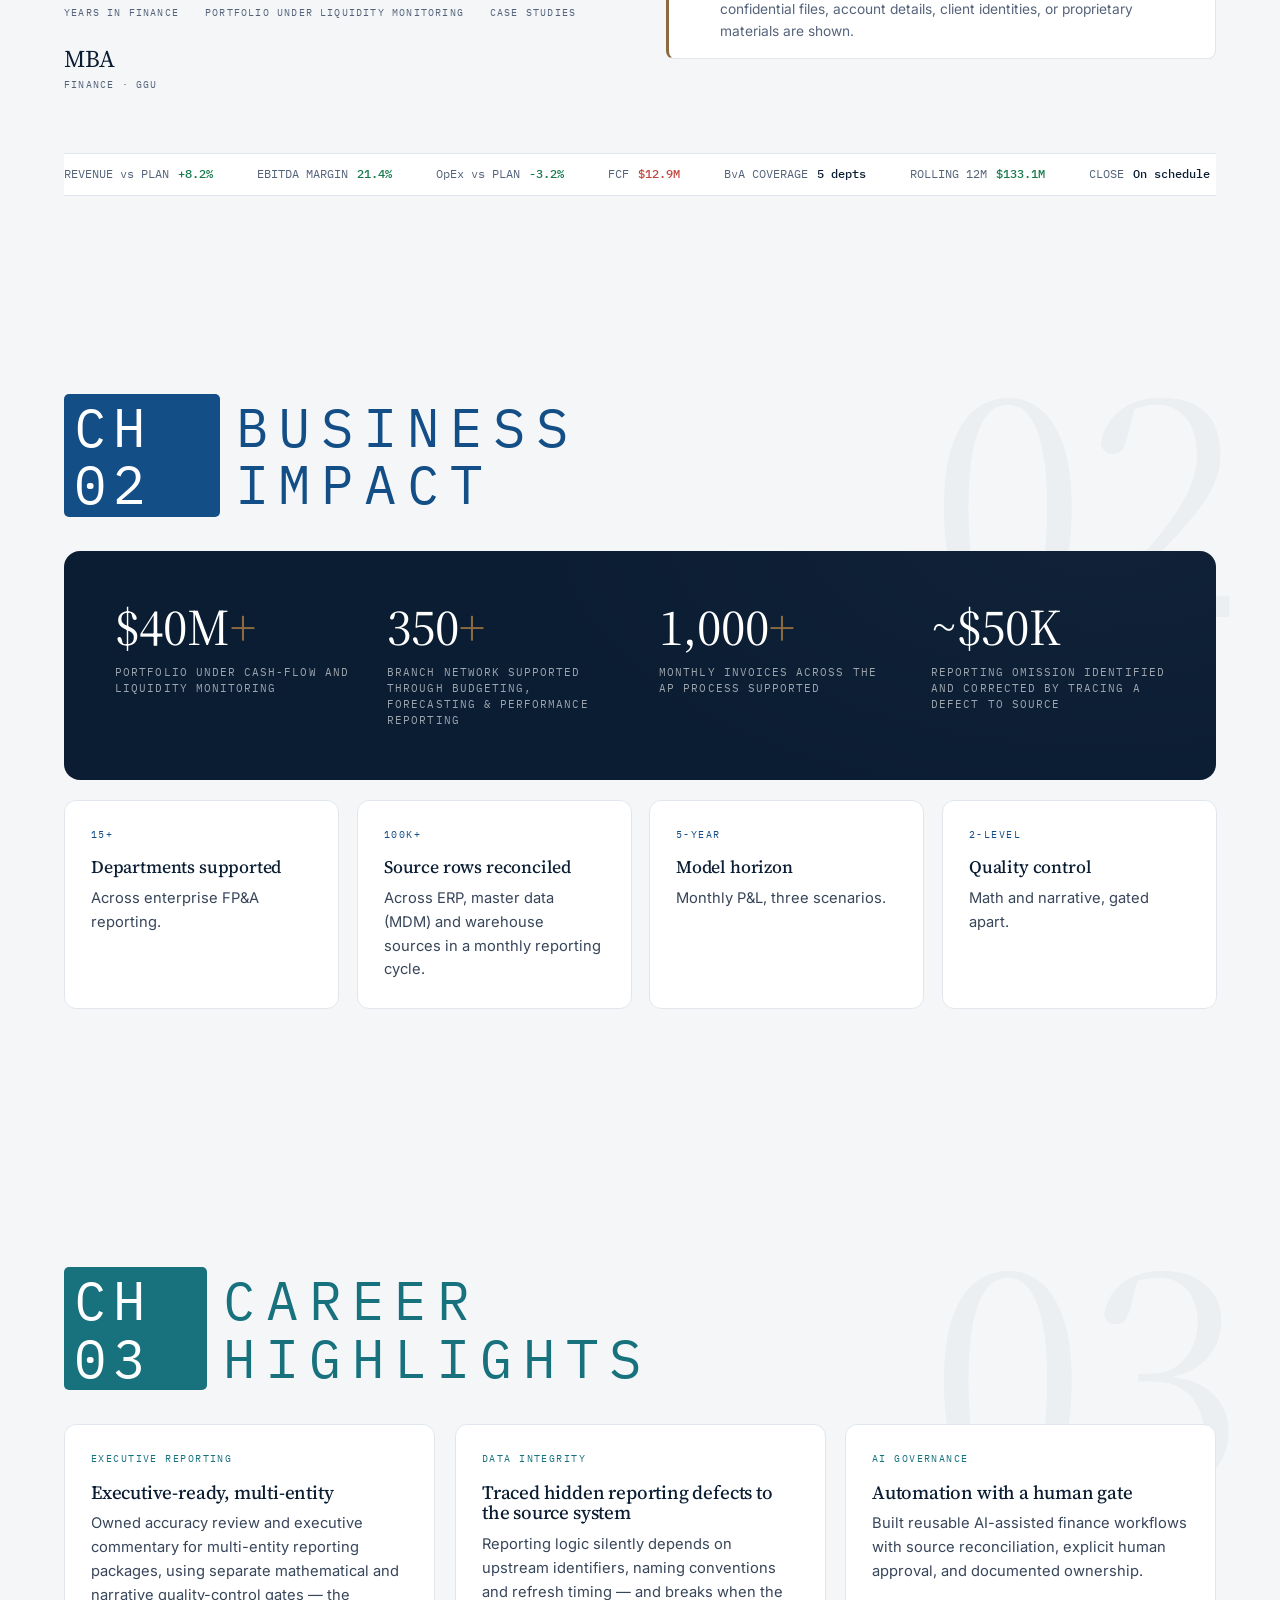
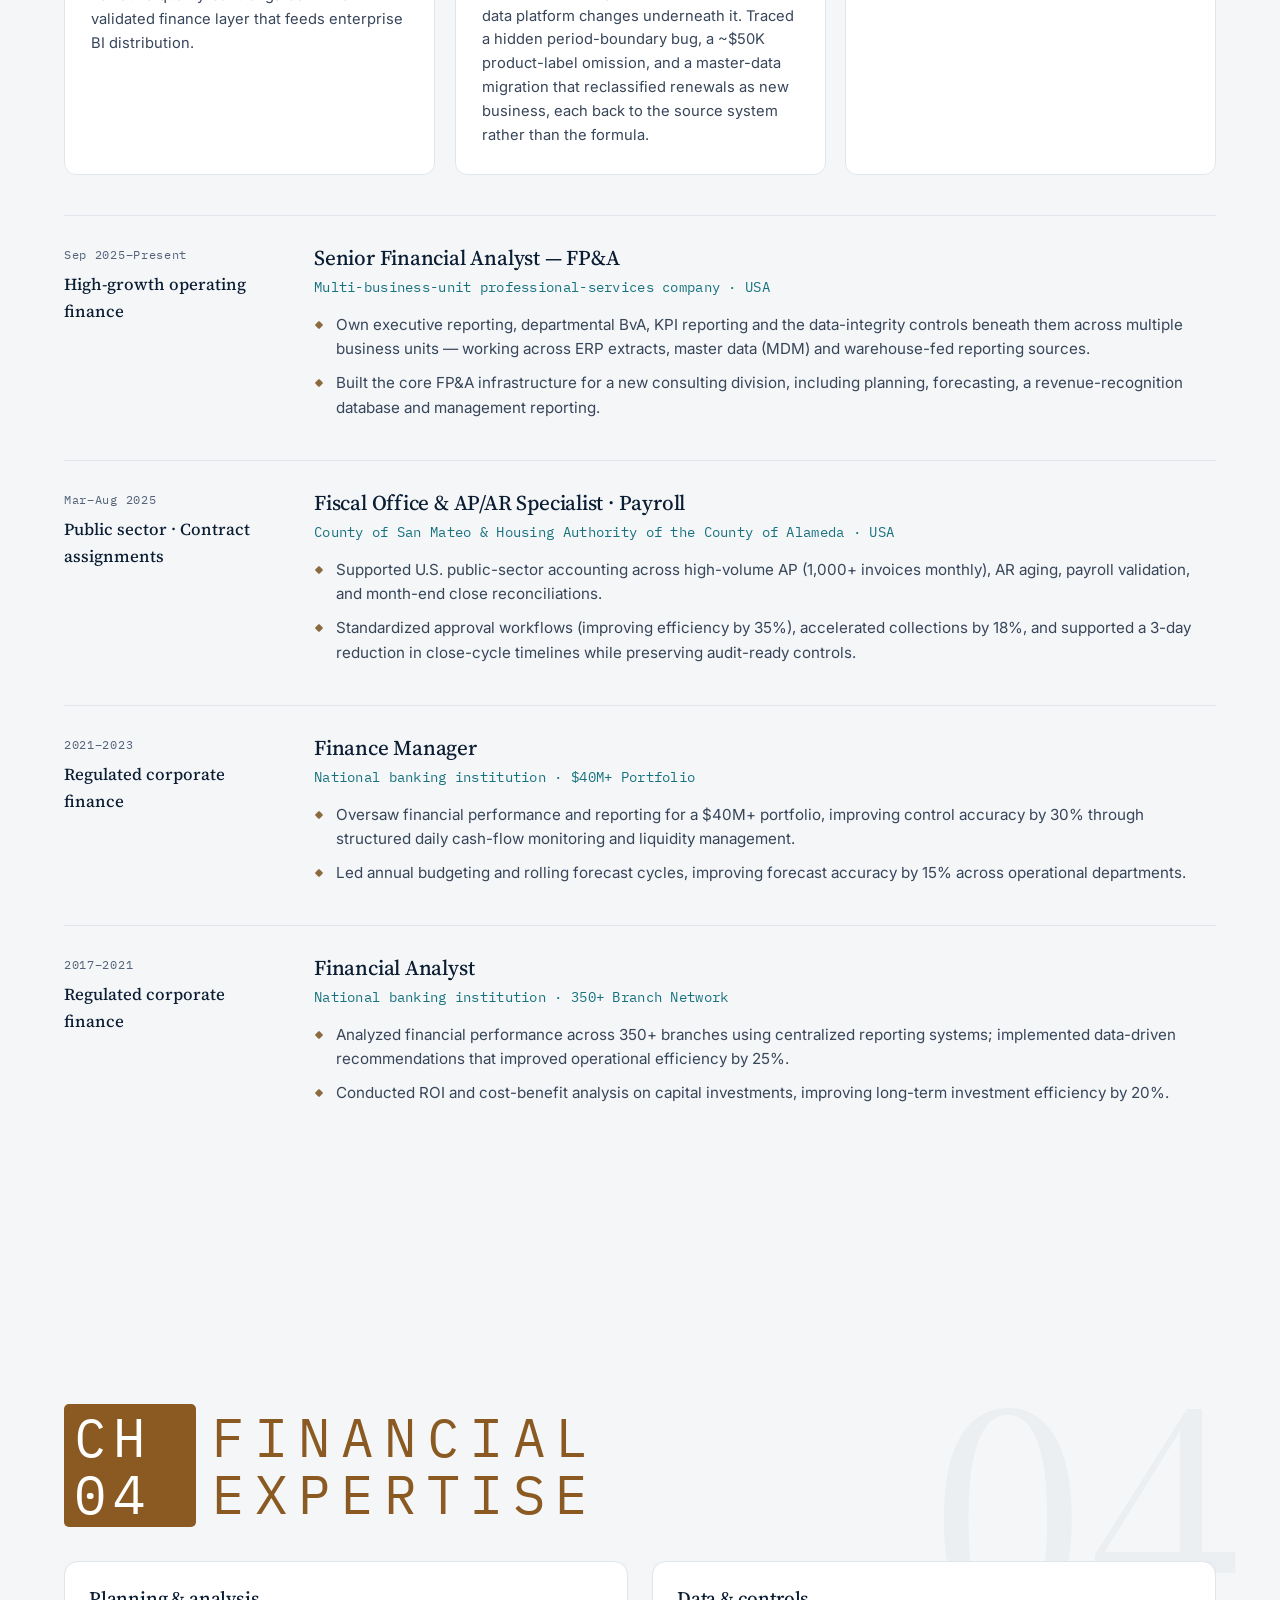
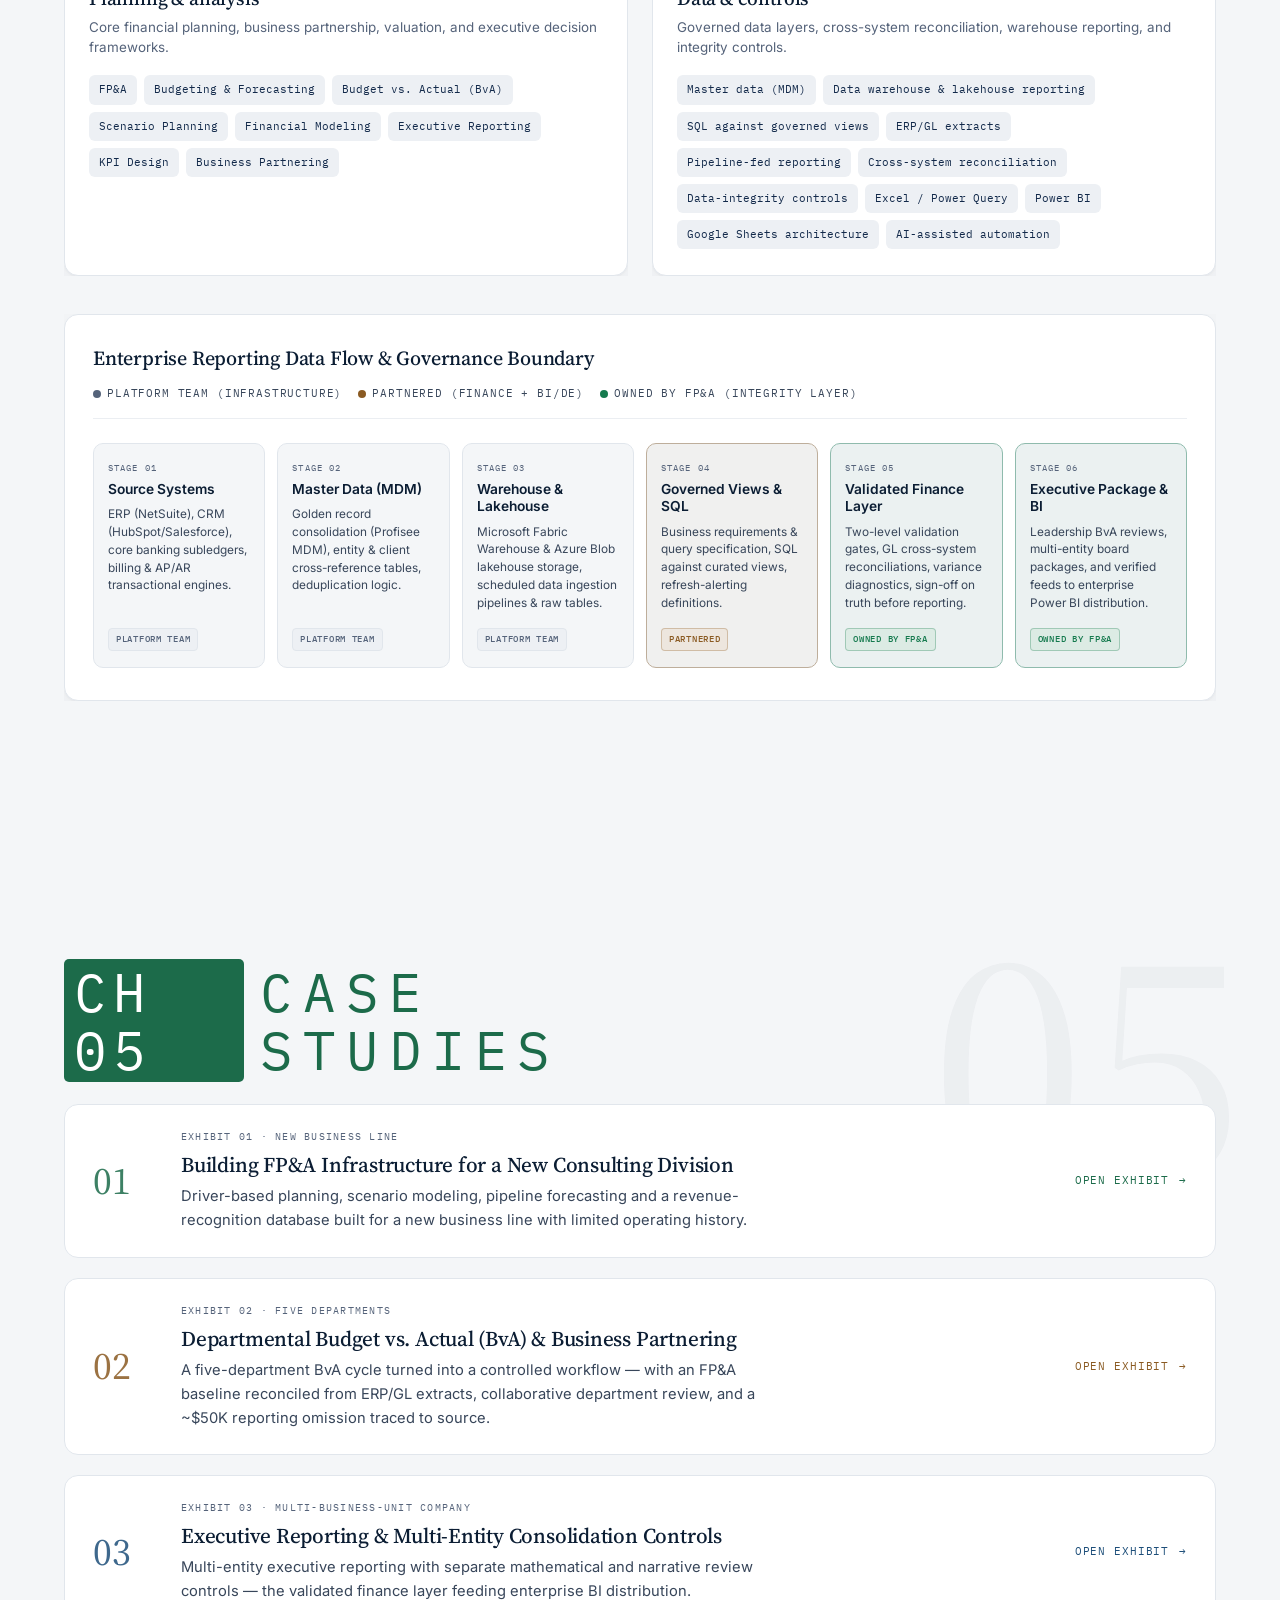
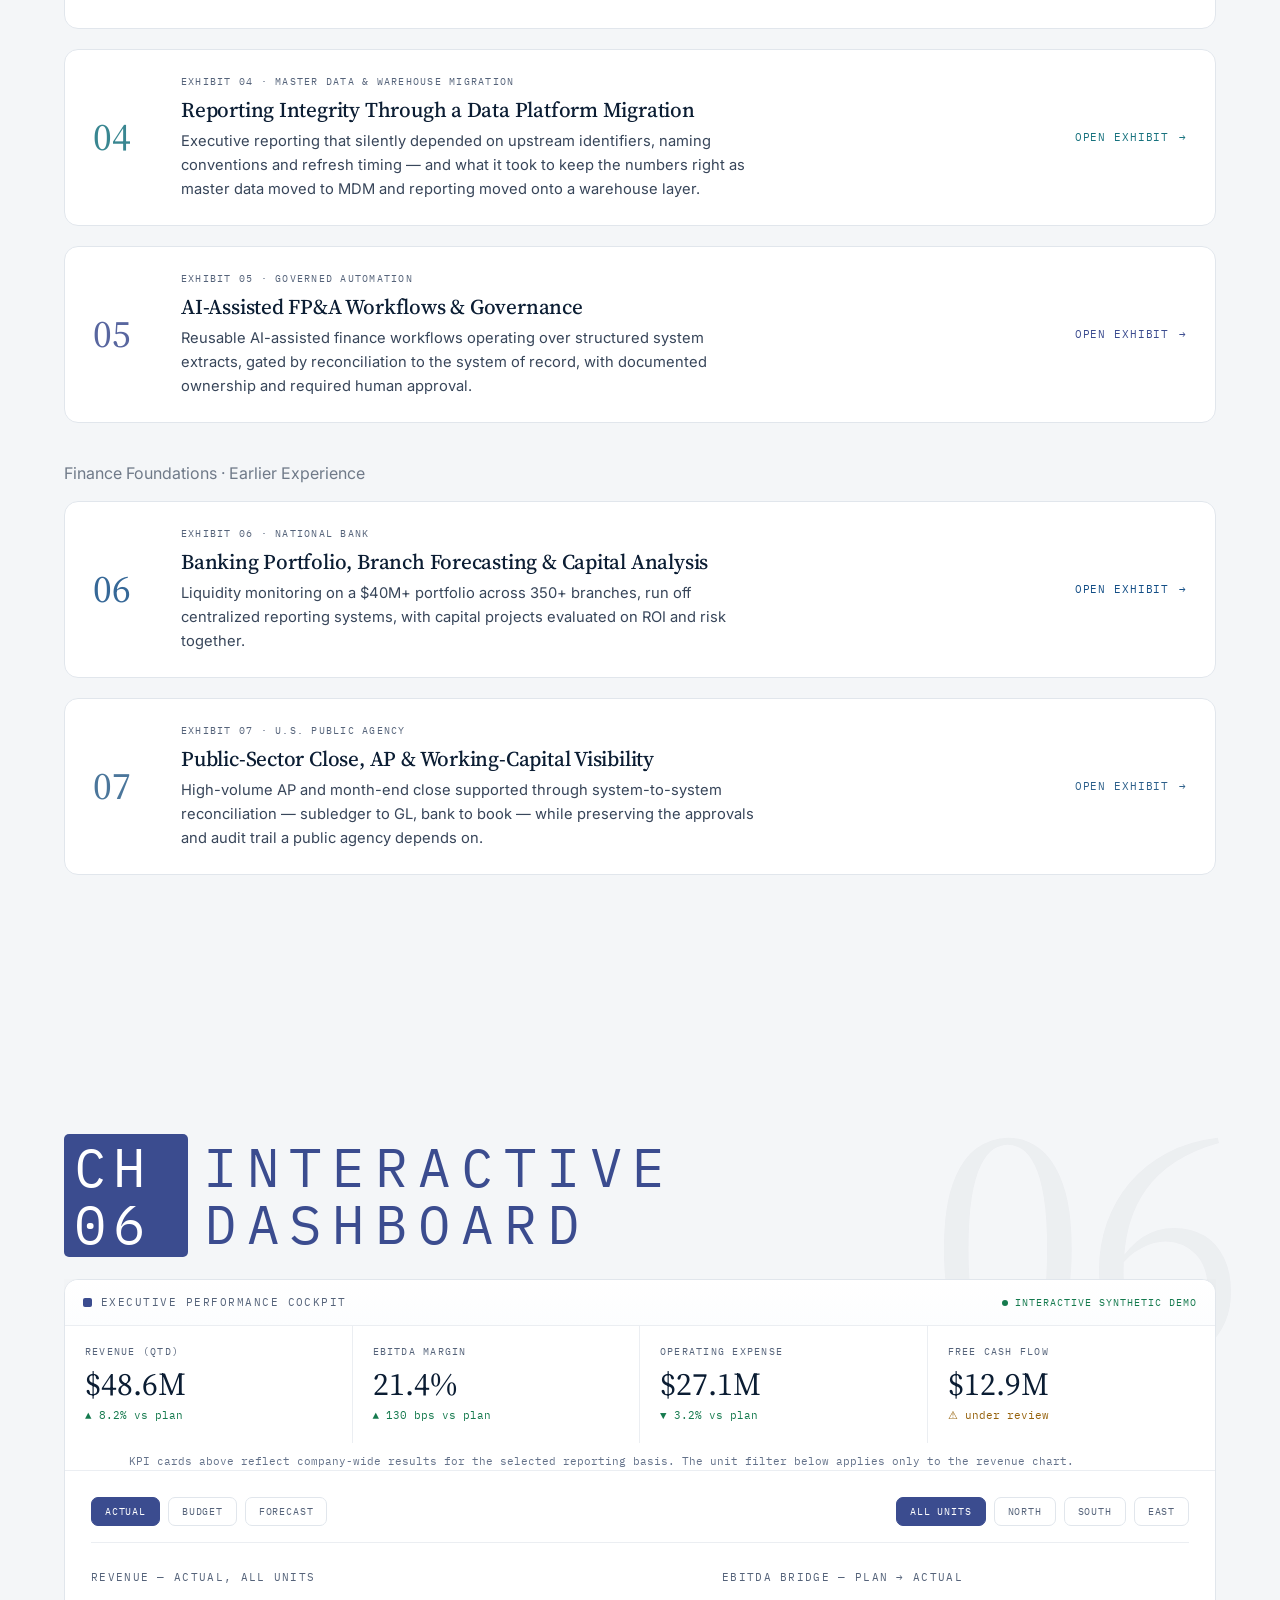
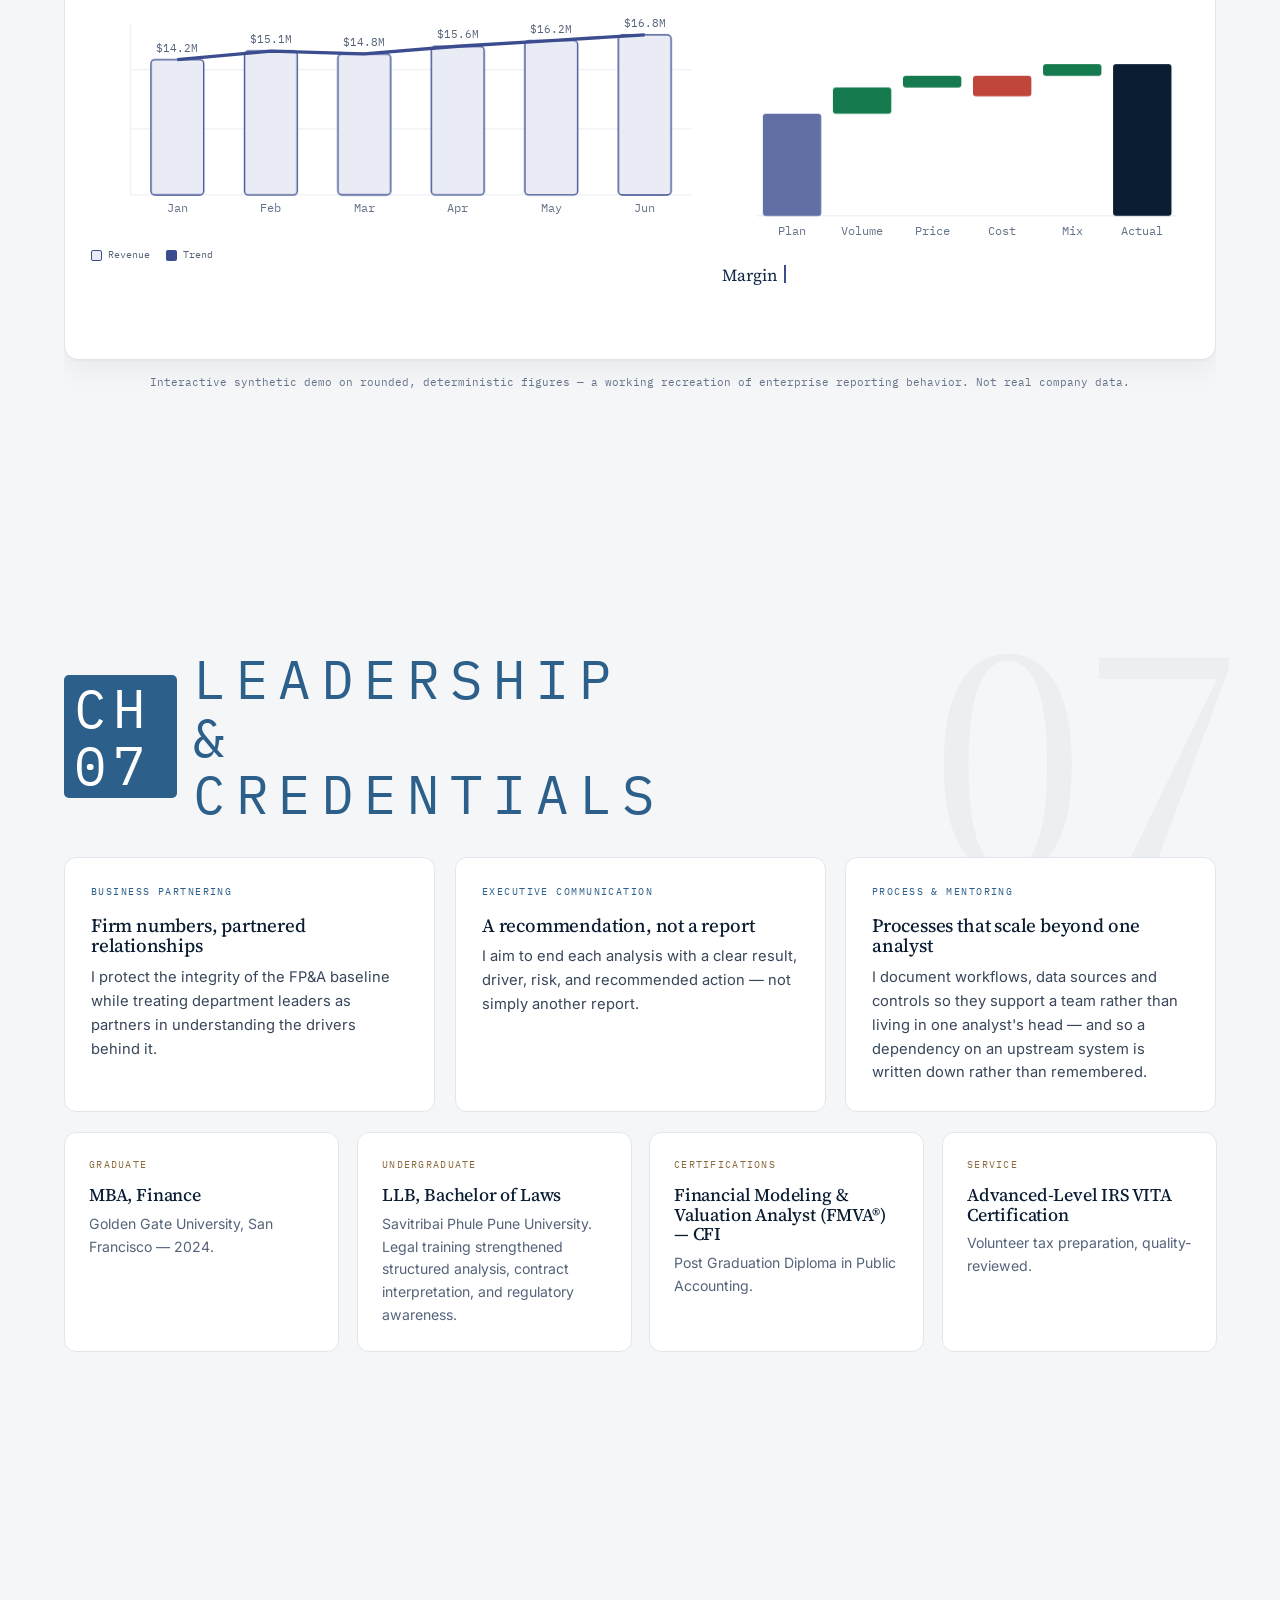
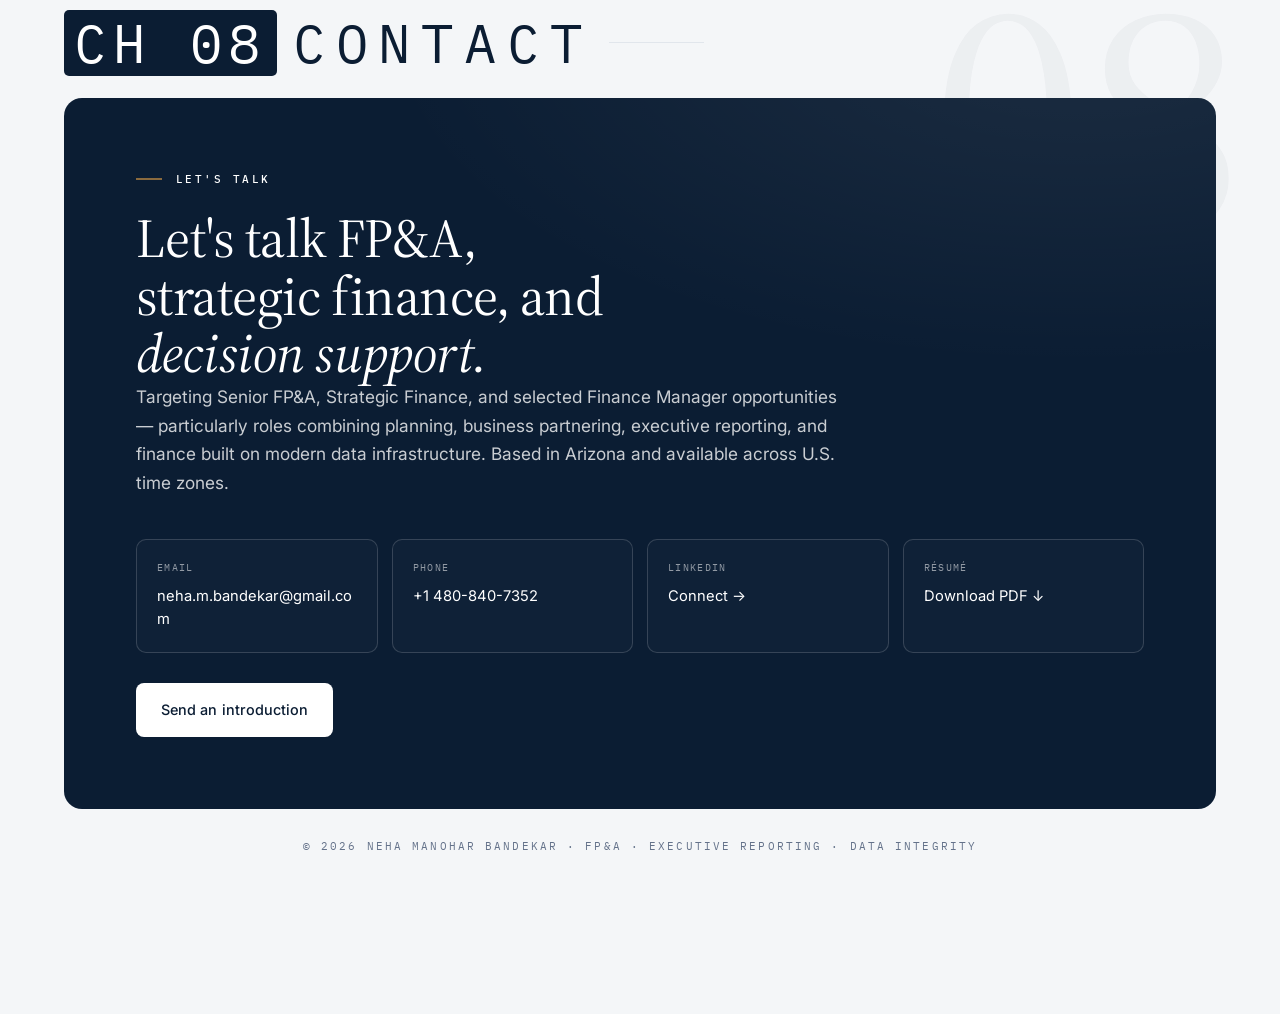
==== commit 6a5e83ef: "Update contact information and resume PDF" ====
--- a/index.html
+++ b/index.html
@@ -30,7 +30,7 @@
 <script type="application/ld+json">
 {"@context":"https://schema.org","@graph":[
 {"@type":"WebSite","url":"https://nehabandekar.com/","name":"Neha Manohar Bandekar — Senior Financial Analyst","inLanguage":"en"},
-{"@type":"Person","name":"Neha Manohar Bandekar","jobTitle":"Senior Financial Analyst, FP&A","email":"mailto:nehabandekar111@gmail.com","address":{"@type":"PostalAddress","addressRegion":"Arizona","addressCountry":"US"},"description":"Senior Financial Analyst (FP&A) specializing in executive reporting, financial modeling, disciplined validation, and governed AI-enabled finance workflows.","alumniOf":[{"@type":"CollegeOrUniversity","name":"Golden Gate University, San Francisco"},{"@type":"CollegeOrUniversity","name":"Savitribai Phule Pune University"}],"knowsAbout":["Financial Planning and Analysis","Executive Reporting","Financial Modeling","Budget vs Actual","KPI Dashboards","Variance Analysis","ASC 606 Revenue Recognition","AI in Finance","Data Governance","Corporate Finance"],"sameAs":["https://www.linkedin.com/in/nehabandekar"]}]}
+{"@type":"Person","name":"Neha Manohar Bandekar","jobTitle":"Senior Financial Analyst, FP&A","email":"mailto:neha.m.bandekar@gmail.com","telephone":"+1-480-840-7352","address":{"@type":"PostalAddress","addressRegion":"Arizona","addressCountry":"US"},"description":"Senior Financial Analyst (FP&A) specializing in executive reporting, financial modeling, disciplined validation, and governed AI-enabled finance workflows.","alumniOf":[{"@type":"CollegeOrUniversity","name":"Golden Gate University, San Francisco"},{"@type":"CollegeOrUniversity","name":"Savitribai Phule Pune University"}],"knowsAbout":["Financial Planning and Analysis","Executive Reporting","Financial Modeling","Budget vs Actual","KPI Dashboards","Variance Analysis","ASC 606 Revenue Recognition","AI in Finance","Data Governance","Corporate Finance"],"sameAs":["https://www.linkedin.com/in/nehabandekar"]}]}
 </script>
 </head>
 <body>
@@ -151,7 +151,7 @@
         </div>
         <div style="margin-top:40px">
           <div class="xp" data-rv><div class="xp-when">Sep 2025–Present<b>High-growth operating finance</b></div><div class="xp-role"><h3>Senior Financial Analyst — FP&amp;A</h3><div class="org">Multi-business-unit professional-services company · USA</div><ul><li>Own executive reporting, departmental BvA, KPI reporting and the data-integrity controls beneath them across multiple business units — working across ERP extracts, master data (MDM) and warehouse-fed reporting sources.</li><li>Built the core FP&amp;A infrastructure for a new consulting division, including planning, forecasting, a revenue-recognition database and management reporting.</li></ul></div></div>
-          <div class="xp" data-rv><div class="xp-when">Mar–Jun 2025<b>Public sector · Controllership &amp; close</b></div><div class="xp-role"><h3>Fiscal Office Specialist — AP Division</h3><div class="org">U.S. public-sector agency</div><ul><li>Managed high-volume AP operations processing 1,000+ invoices monthly; standardized approval workflows, improving processing efficiency by 35%.</li><li>Analyzed AR aging and coordinated cross-functional resolution, accelerating collections by 18%; performed system-to-system reconciliation across bank, subledger and GL to support a 3-day reduction in close-cycle timelines.</li></ul></div></div>
+          <div class="xp" data-rv><div class="xp-when">Mar–Aug 2025<b>Public sector · Contract assignments</b></div><div class="xp-role"><h3>Fiscal Office &amp; AP/AR Specialist · Payroll</h3><div class="org">County of San Mateo &amp; Housing Authority of the County of Alameda · USA</div><ul><li>Supported U.S. public-sector accounting across high-volume AP (1,000+ invoices monthly), AR aging, payroll validation, and month-end close reconciliations.</li><li>Standardized approval workflows (improving efficiency by 35%), accelerated collections by 18%, and supported a 3-day reduction in close-cycle timelines while preserving audit-ready controls.</li></ul></div></div>
           <div class="xp" data-rv><div class="xp-when">2021–2023<b>Regulated corporate finance</b></div><div class="xp-role"><h3>Finance Manager</h3><div class="org">National banking institution · $40M+ Portfolio</div><ul><li>Oversaw financial performance and reporting for a $40M+ portfolio, improving control accuracy by 30% through structured daily cash-flow monitoring and liquidity management.</li><li>Led annual budgeting and rolling forecast cycles, improving forecast accuracy by 15% across operational departments.</li></ul></div></div>
           <div class="xp" data-rv><div class="xp-when">2017–2021<b>Regulated corporate finance</b></div><div class="xp-role"><h3>Financial Analyst</h3><div class="org">National banking institution · 350+ Branch Network</div><ul><li>Analyzed financial performance across 350+ branches using centralized reporting systems; implemented data-driven recommendations that improved operational efficiency by 25%.</li><li>Conducted ROI and cost-benefit analysis on capital investments, improving long-term investment efficiency by 20%.</li></ul></div></div>
         </div>
@@ -394,12 +394,13 @@
           <h2 style="max-width:20ch">Let's talk FP&amp;A, strategic finance, and <em class="em" style="color:#fff;font-style:italic">decision support.</em></h2>
           <p class="lede">Targeting Senior FP&amp;A, Strategic Finance, and selected Finance Manager opportunities — particularly roles combining planning, business partnering, executive reporting, and finance built on modern data infrastructure. Based in Arizona and available across U.S. time zones.</p>
           <div class="clinks">
-            <a class="clink" href="mailto:nehabandekar111@gmail.com"><div class="k">Email</div><div class="v">nehabandekar111@gmail.com</div></a>
+            <a class="clink" href="mailto:neha.m.bandekar@gmail.com"><div class="k">Email</div><div class="v">neha.m.bandekar@gmail.com</div></a>
+            <a class="clink" href="tel:+14808407352"><div class="k">Phone</div><div class="v">+1 480-840-7352</div></a>
             <a class="clink" href="https://www.linkedin.com/in/nehabandekar" target="_blank" rel="noopener"><div class="k">LinkedIn</div><div class="v">Connect →</div></a>
             <a class="clink" href="Neha_Bandekar_Resume.pdf" download><div class="k">Résumé</div><div class="v">Download PDF ↓</div></a>
           </div>
           <div class="contact-cta">
-            <a class="btn btn-primary" href="mailto:nehabandekar111@gmail.com?subject=Introduction">Send an introduction</a>
+            <a class="btn btn-primary" href="mailto:neha.m.bandekar@gmail.com?subject=Introduction">Send an introduction</a>
           </div>
         </div>
         <div class="endseal" data-rv>© 2026 Neha Manohar Bandekar · FP&amp;A · Executive Reporting · Data Integrity</div>
